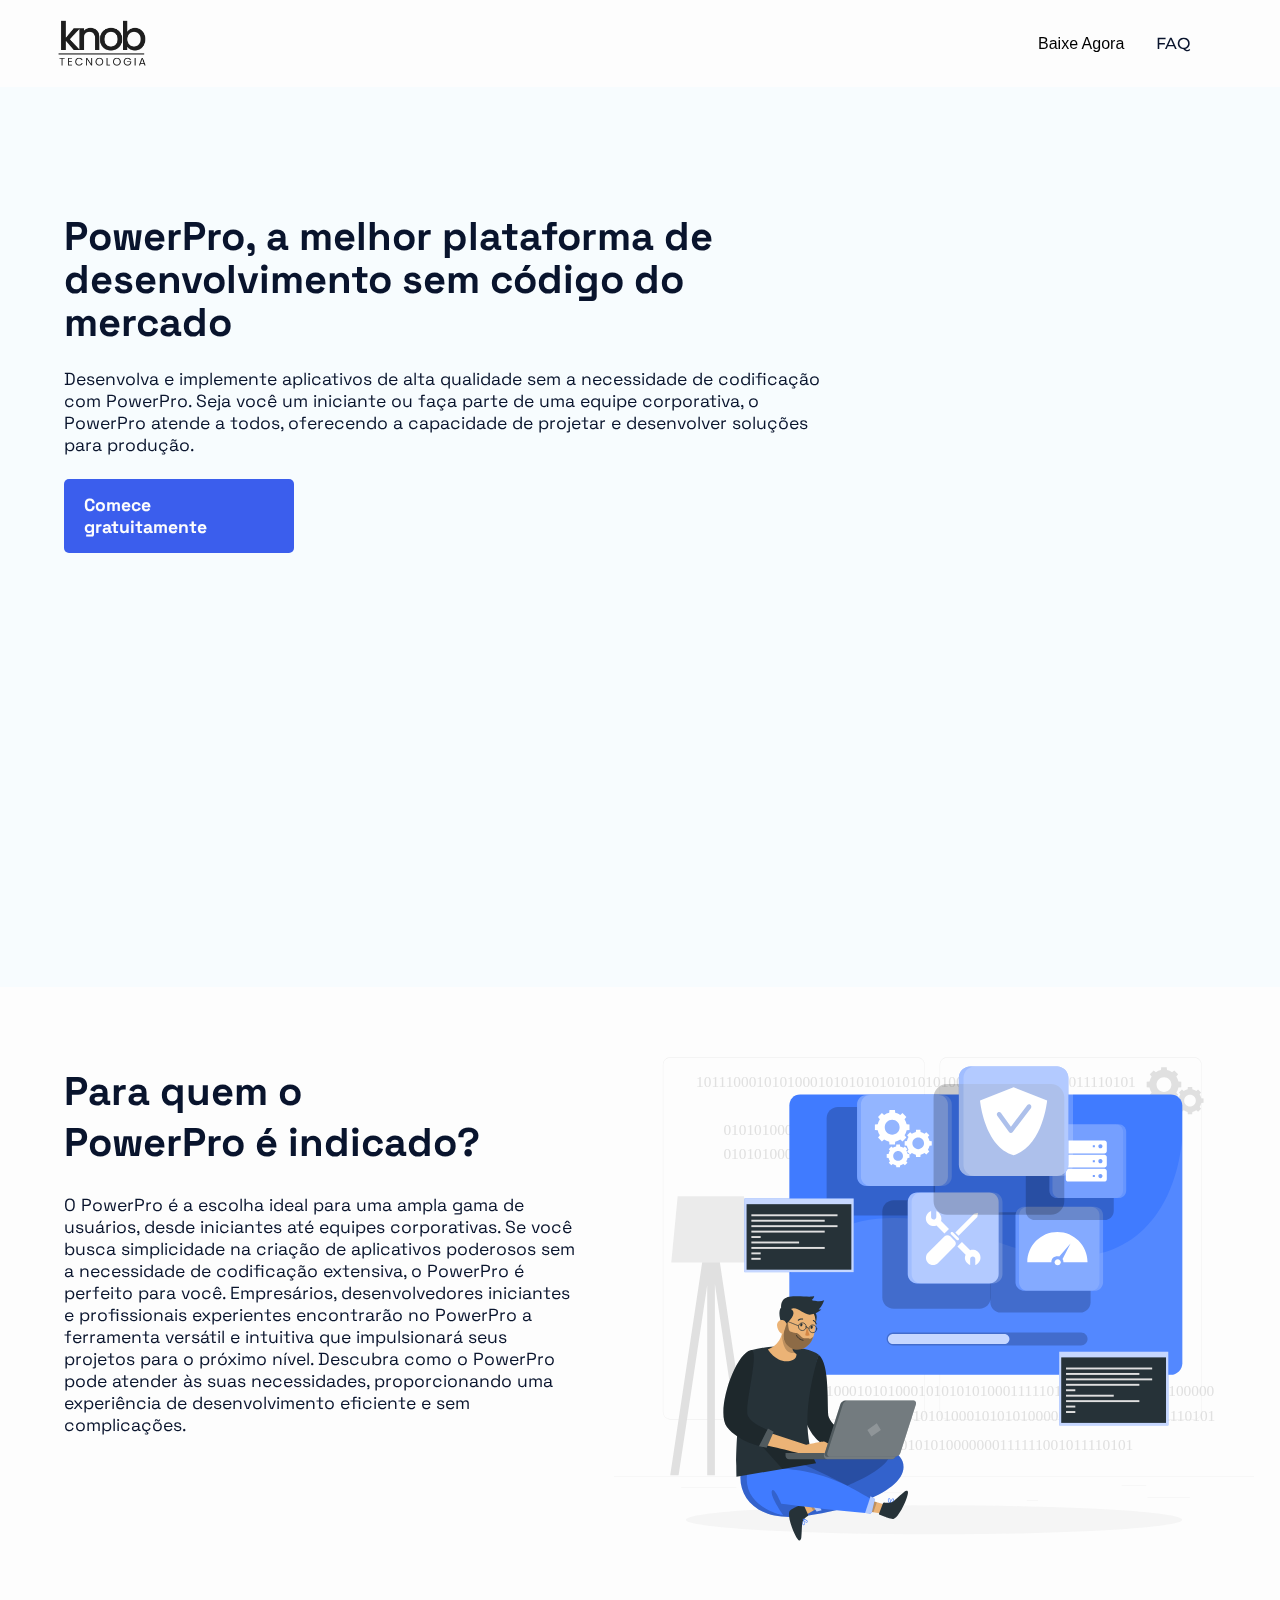
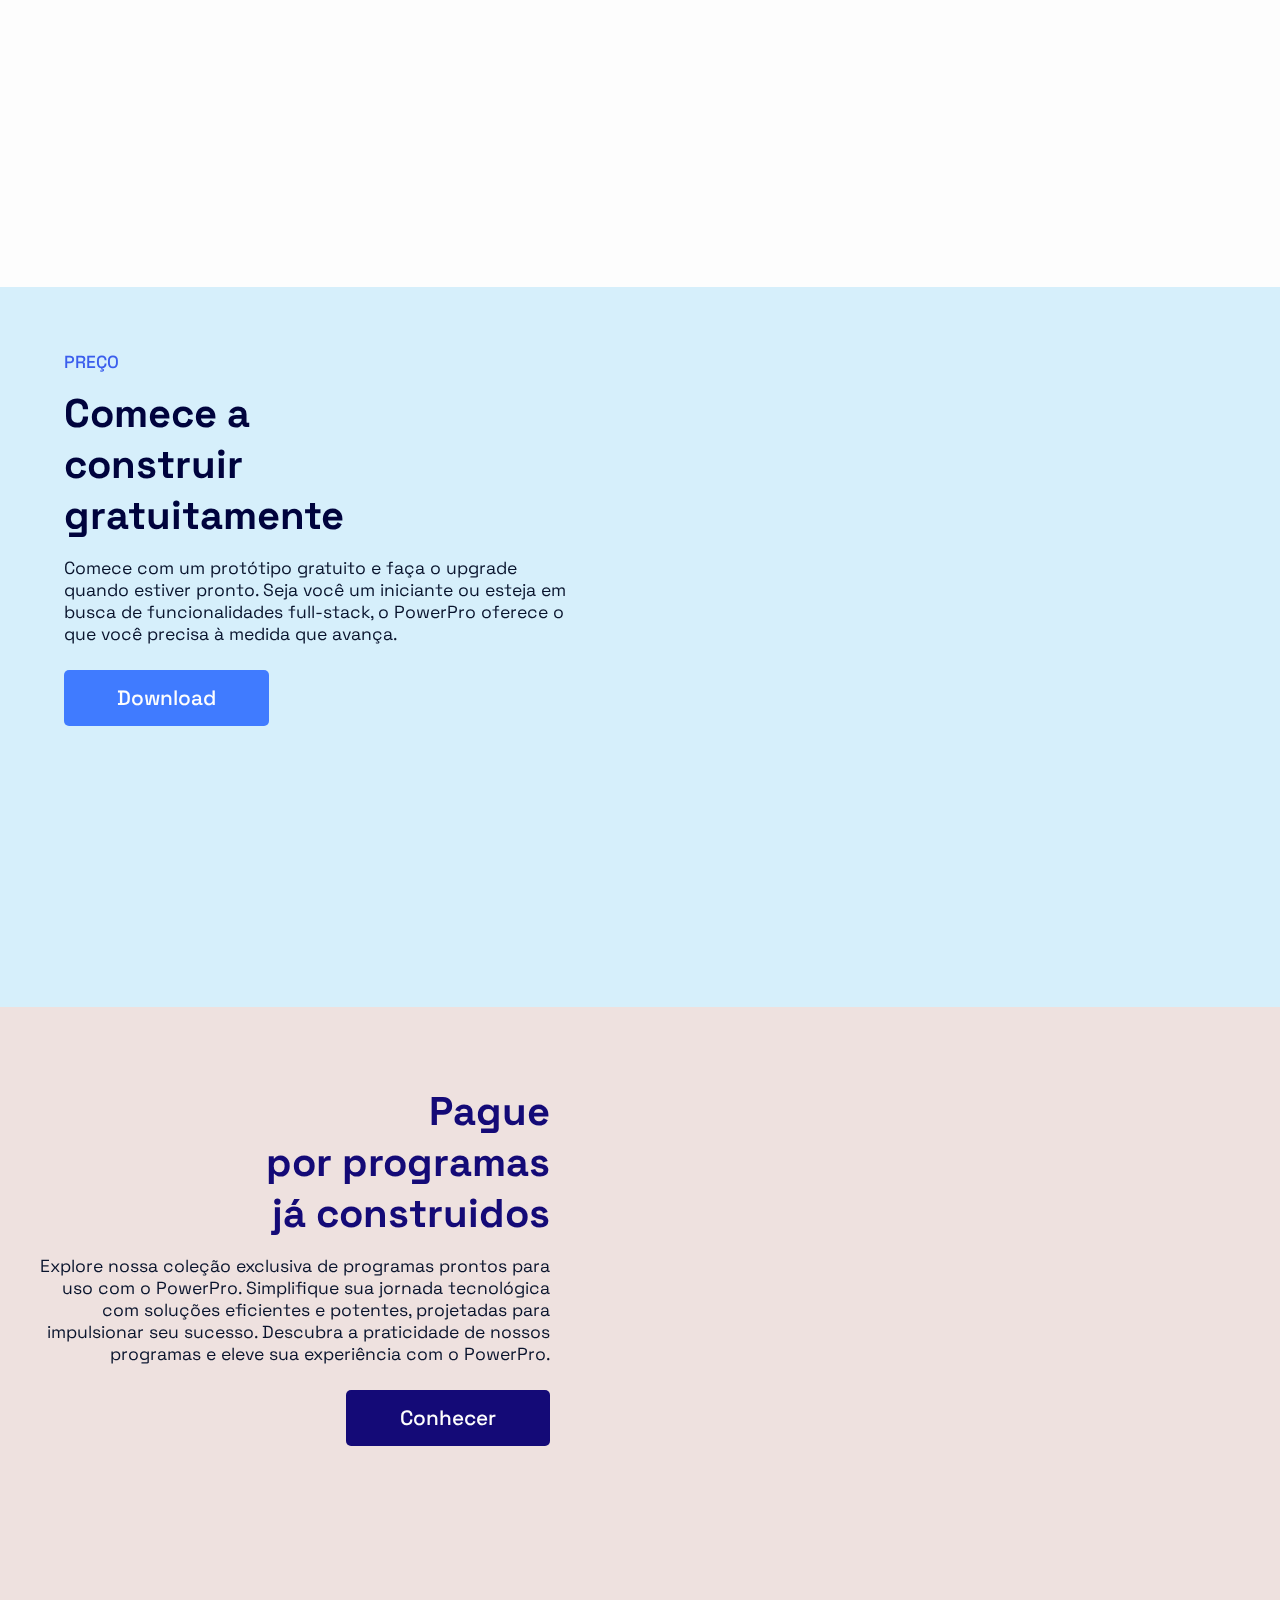
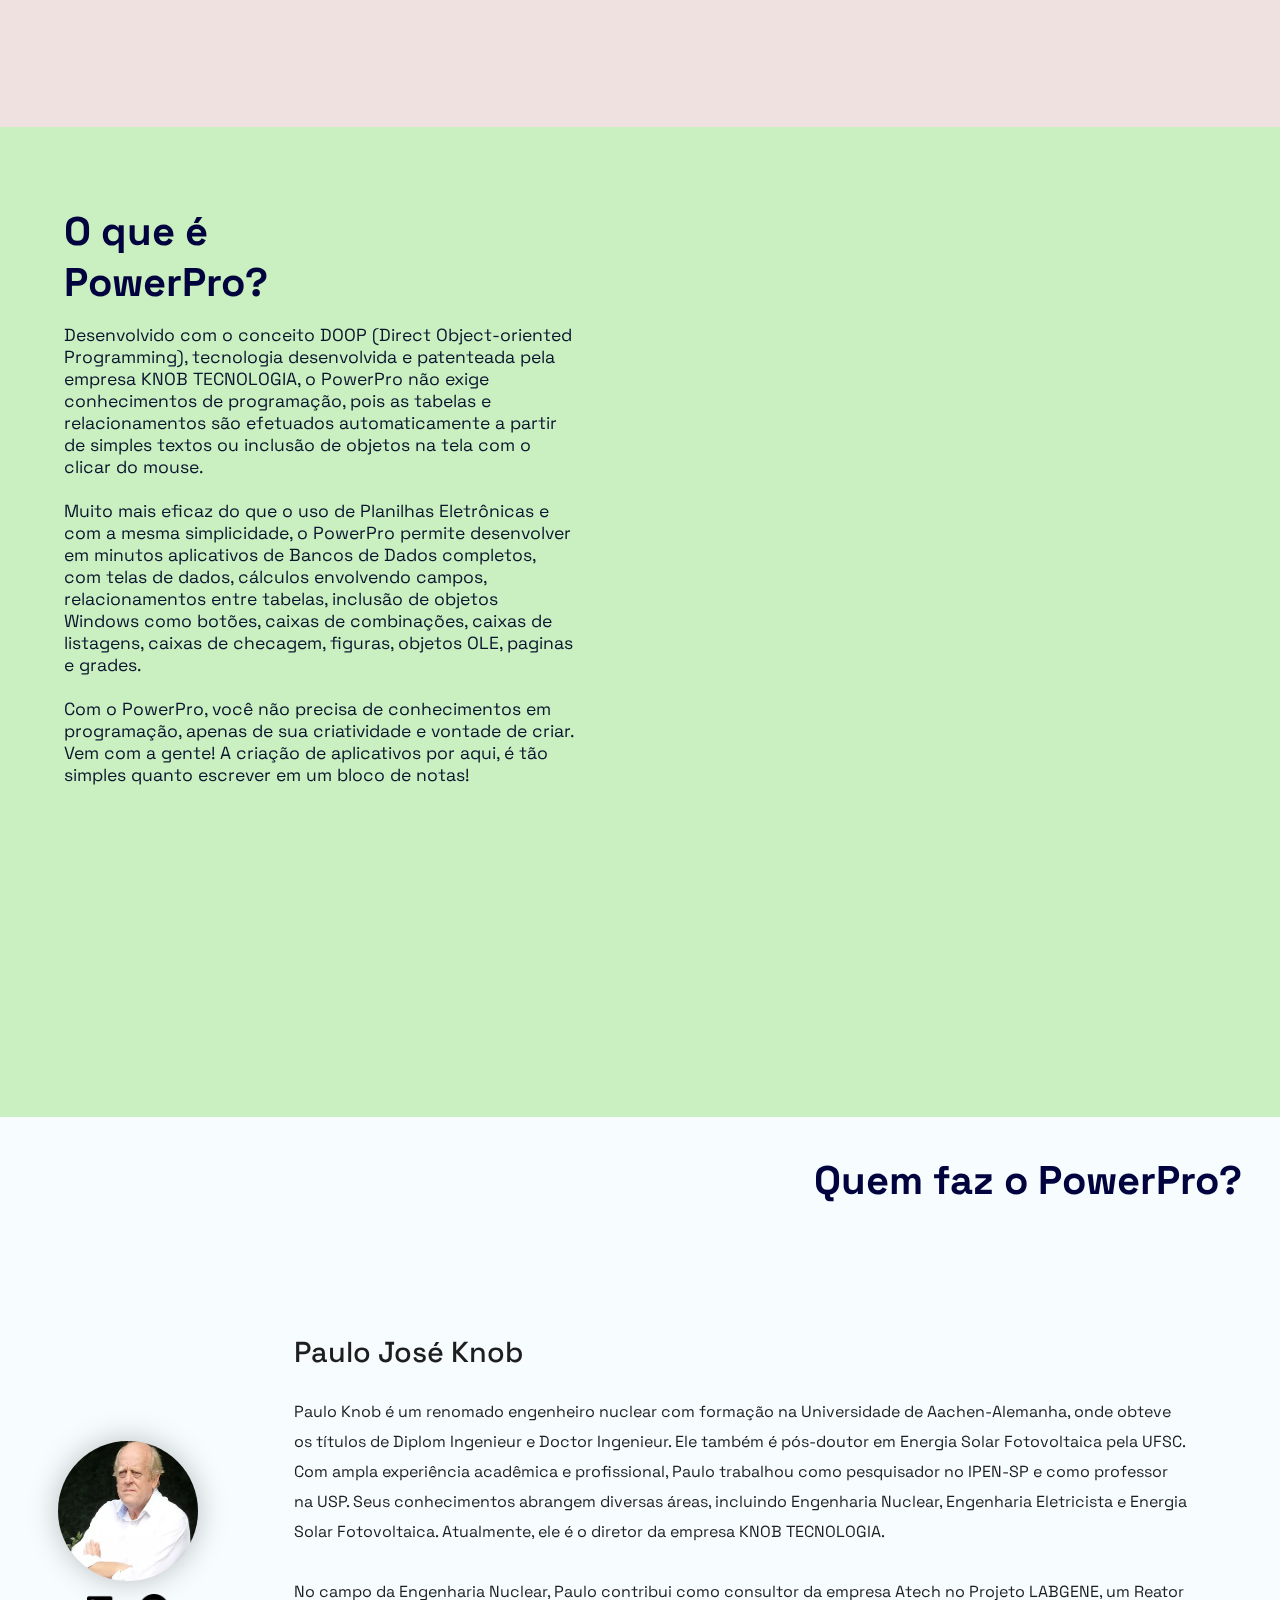
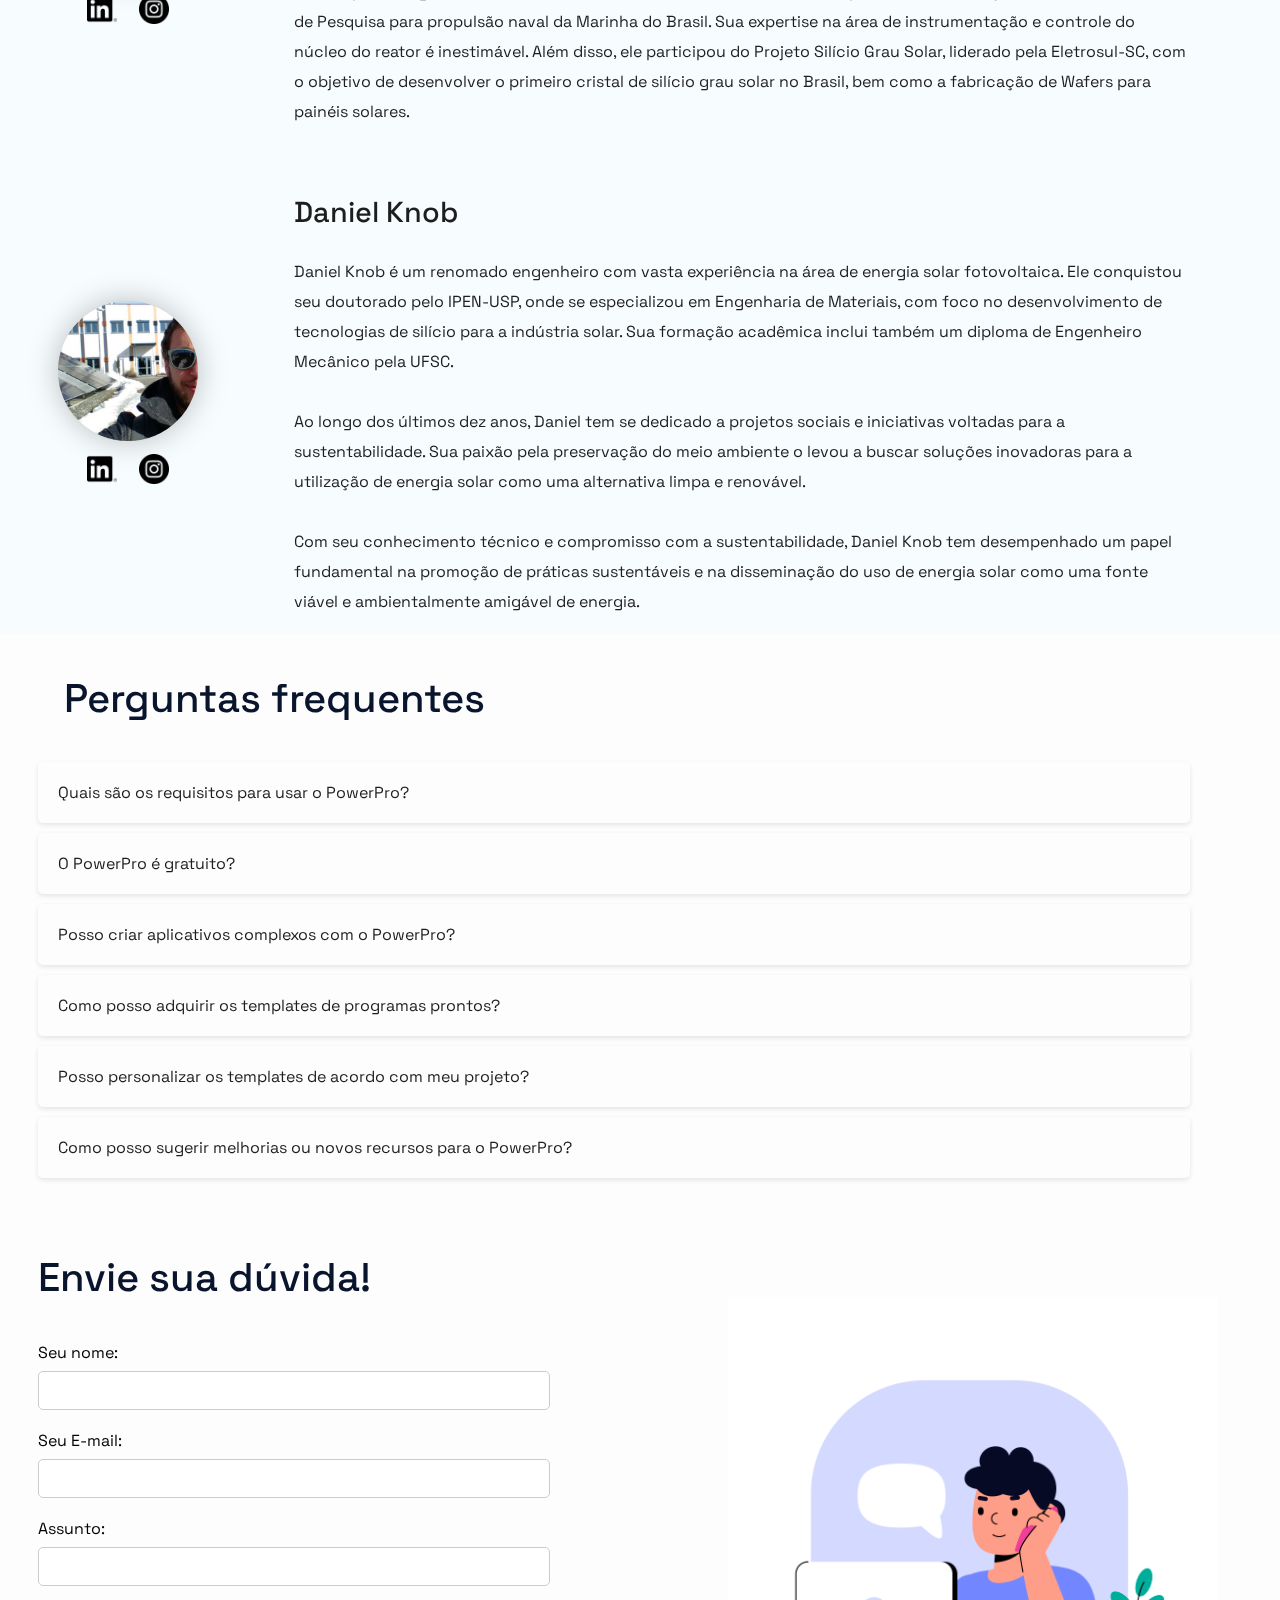
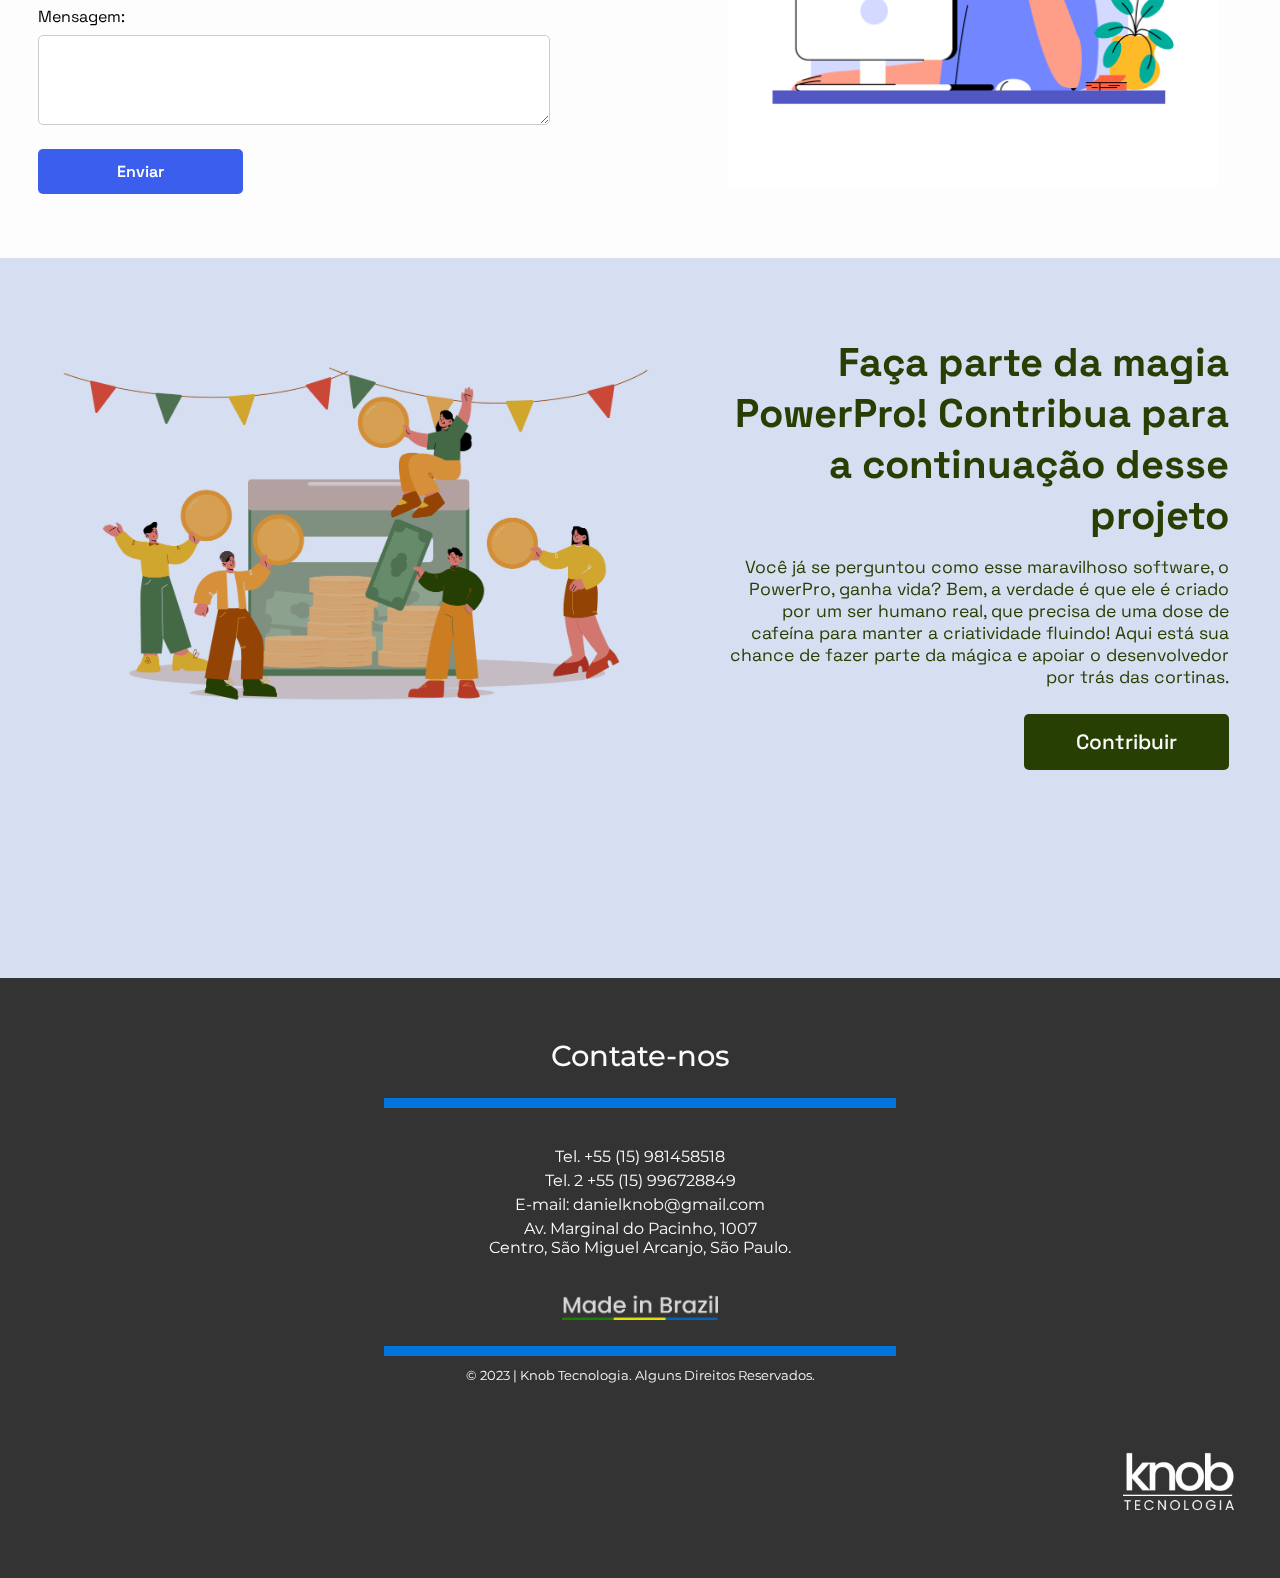
==== index.html @ 8c01953c "Update index.html" ====
<!DOCTYPE html>
<html lang="pt-BR">
<head>
    <meta charset="UTF-8">
    <meta name="viewport" content="width=device-width, initial-scale=1.0">
    <title>PowePro | Crie aplicativos sem códigos</title>
    <link rel="stylesheet" href="css/style.css">
    <link rel="shortcut icon" href="css/imagens/icons/PLogo.ico" type="image/x-icon">
</head>
<body>
    <header>
        <nav class="nav-bar">
            <div class="logo-header">
                <img src="css/imagens/logoknobtec.png" alt="">
            </div>
            <div class="nav-list">
                <ul>
                    <div class="dropdown">
                        <button onclick="toggleDropdown()" class="dropbtn">Baixe Agora</button>
                        <div id="myDropdown" class="dropdown-content">
                            <a href="#" download="PowerPro.rar">Winrar</a>
                            <a href="#" download="PowerPro.exe">Executável</a>
                        </div>
                    </div>
                    <li class="nav-item"><a href="#" class="nav-link">FAQ</a></li>
                </ul>
            </div>
            <div class="mobile-menu-icon">
                <button onclick="menuShow()"><img class="icon" src="css/imagens/icons/menu-abertoPreto.png" alt=""></button>
            </div>
        </nav>
        <div class="mobile-menu">
            <ul>
                <li class="nav-item"><a href="#powerpro" class="nav-link">FAQ</a></li>
            </ul>    
        </div>
    </header>
    <main>
        <section id="home">
            <div class="textos-home">
                <h1>PowerPro, a melhor plataforma de desenvolvimento sem código do mercado</h1>
                <p>Desenvolva e implemente aplicativos de alta qualidade sem a necessidade de codificação com PowerPro. Seja você um iniciante ou faça parte de uma equipe corporativa, o PowerPro atende a todos, oferecendo a capacidade de projetar e desenvolver soluções para produção.</p>
                <a href="#preco" class="btn-home">Comece gratuitamente</a>
            </div>
        </section>
        <section id="indicado">
            <div class="textos-indicado">
                <h1>Para quem o<br>PowerPro é indicado?</h1>
                <p class="desc-indicado">O PowerPro é a escolha ideal para uma ampla gama de usuários, desde iniciantes até equipes corporativas. Se você busca simplicidade na criação de aplicativos poderosos sem a necessidade de codificação extensiva, o PowerPro é perfeito para você. Empresários, desenvolvedores iniciantes e profissionais experientes encontrarão no PowerPro a ferramenta versátil e intuitiva que impulsionará seus projetos para o próximo nível. Descubra como o PowerPro pode atender às suas necessidades, proporcionando uma experiência de desenvolvimento eficiente e sem complicações.</p>
            </div>
            <div class="imagem-indicado"></div>
        </section>
        <section id="preco">
            <div class="textos-preco">
                <p class="tittle-preco">PREÇO</p>
                <h1>Comece a <br>construir<br>gratuitamente</h1>
                <p class="desc-preco">Comece com um protótipo gratuito e faça o upgrade quando estiver pronto. Seja você um iniciante ou esteja em busca de funcionalidades full-stack, o PowerPro oferece o que você precisa à medida que avança.</p>
                <a href="download.html" class="btn-preco" target="_blank" rel="noopener noreferrer">Download<a>
            </div>
            <div class="imagem-preco"><img src="css/imagens/35294599_8292847.svg" alt=""></div>
        </section>
        <section id="teste">
            <div class="imagem-teste"><img src="css/imagens/12084746_20943890.svg" alt=""></div>
            <div class="textos-teste">
                <h1>Pague<br>por programas<br>já construidos</h1>
                <p class="desc-teste">Explore nossa coleção exclusiva de programas prontos para uso com o PowerPro. Simplifique sua jornada tecnológica com soluções eficientes e potentes, projetadas para impulsionar seu sucesso. Descubra a praticidade de nossos programas e eleve sua experiência com o PowerPro.</p>
                <a href="pgProntos.html" class="btn-teste">Conhecer</a>
            </div>
        </section>
        <section id="sobre">
            <div class="textos-sobre">
                <h1>O que é<br>PowerPro?</h1>
                <p class="desc-sobre">
                    Desenvolvido com o conceito DOOP (Direct Object-oriented Programming), tecnologia desenvolvida e patenteada pela empresa KNOB TECNOLOGIA, o PowerPro não exige conhecimentos de programação, pois as tabelas e relacionamentos são efetuados automaticamente a partir de simples textos ou inclusão de objetos na tela com o clicar do mouse.
                    <br><br>
                    Muito mais eficaz do que o uso de Planilhas Eletrônicas e com a mesma simplicidade, o PowerPro permite desenvolver em minutos aplicativos de Bancos de Dados completos, com telas de dados, cálculos envolvendo campos, relacionamentos entre tabelas, inclusão de objetos Windows como botões, caixas de combinações, caixas de listagens, caixas de checagem, figuras, objetos OLE, paginas e grades. 
                    <br><br>
                    Com o PowerPro, você não precisa de conhecimentos em programação, apenas de sua criatividade e vontade de criar. Vem com a gente! A criação de aplicativos por aqui, é tão simples quanto escrever em um bloco de notas!
                </p>
            </div>
            <div class="imagem-sobre"></div>
        </section>
        <section id="quem-faz">
            <h1 class="title-quem-faz">Quem faz o PowerPro?</h1>
            <div class="desenvolvedoresContainer">
                <div class="desenvUm">
                    <div class="fotoIcons">
                        <div class="fotoUm">
                            <img src="css/imagens/paulo.jpg" alt="">
                        </div>
                        <div class="iconsDesenv">
                            <a href="#" target="_blank" rel="noopener noreferrer">
                                <img src="css/imagens/icons/linkedin.png" alt="icone-linkdin">
                            </a>
                            <a href="#" target="_blank" rel="noopener noreferrer">
                                <img src="css/imagens/icons/instagram (2).png" alt="icone-instagram">
                            </a>
                        </div>
                    </div>
                    <div class="contDesenv">
                        <h1>Paulo José Knob</h1>
                        <p>
                            Paulo Knob é um renomado engenheiro nuclear com formação na Universidade de Aachen-Alemanha, onde obteve os títulos de Diplom Ingenieur e Doctor Ingenieur. Ele também é pós-doutor em Energia Solar Fotovoltaica pela UFSC. Com ampla experiência acadêmica e profissional, Paulo trabalhou como pesquisador no IPEN-SP e como professor na USP. Seus conhecimentos abrangem diversas áreas, incluindo Engenharia Nuclear, Engenharia Eletricista e Energia Solar Fotovoltaica. Atualmente, ele é o diretor da empresa KNOB TECNOLOGIA.
                            <br><br>
                            No campo da Engenharia Nuclear, Paulo contribui como consultor da empresa Atech no Projeto LABGENE, um Reator de Pesquisa para propulsão naval da Marinha do Brasil. Sua expertise na área de instrumentação e controle do núcleo do reator é inestimável. Além disso, ele participou do Projeto Silício Grau Solar, liderado pela Eletrosul-SC, com o objetivo de desenvolver o primeiro cristal de silício grau solar no Brasil, bem como a fabricação de Wafers para painéis solares.
                        </p>
                    </div>
                </div>
                <div class="desenvDois">
                    <div class="fotoIcons">
                        <div class="fotoDois">
                            <img src="css/imagens/daniel.jpg" alt="">
                        </div>
                        <div class="iconsDesenv">
                            <a href="#" target="_blank" rel="noopener noreferrer">
                                <img src="css/imagens/icons/linkedin.png" alt="icone-linkdin">
                            </a>
                            <a href="#" target="_blank" rel="noopener noreferrer">
                                <img src="css/imagens/icons/instagram (2).png" alt="icone-instagram">
                            </a>
                        </div>
                    </div>
                    <div class="contDesenv">
                        <h1>Daniel Knob</h1>
                        <p>
                            Daniel Knob é um renomado engenheiro com vasta experiência na área de energia solar fotovoltaica. Ele conquistou seu doutorado pelo IPEN-USP, onde se especializou em Engenharia de Materiais, com foco no desenvolvimento de tecnologias de silício para a indústria solar. Sua formação acadêmica inclui também um diploma de Engenheiro Mecânico pela UFSC.
                            <br><br>
                            Ao longo dos últimos dez anos, Daniel tem se dedicado a projetos sociais e iniciativas voltadas para a sustentabilidade. Sua paixão pela preservação do meio ambiente o levou a buscar soluções inovadoras para a utilização de energia solar como uma alternativa limpa e renovável.
                            <br><br>
                            Com seu conhecimento técnico e compromisso com a sustentabilidade, Daniel Knob tem desempenhado um papel fundamental na promoção de práticas sustentáveis e na disseminação do uso de energia solar como uma fonte viável e ambientalmente amigável de energia.
                        </p>
                    </div>
                </div>
            </div>
        </section>
        <section id="faq">
            <div class="titulo-faq">
                <h1>Perguntas frequentes</h1>
            </div>
            <ul class="benefits-list">
                <li>
                  <span class="benefit-title">Quais são os requisitos para usar o PowerPro?</span>
                  <div class="benefit-details">
                    O PowerPro é compatível em desktops. Tudo que você precisa é de criatividade para começar a criar aplicativos incríveis!
                  </div>
                </li>
                <li>
                  <span class="benefit-title">O PowerPro é gratuito?</span>
                  <div class="benefit-details">
                    Sim, o PowerPro está disponível para download gratuito. Você pode criar aplicativos sem custos!
                  </div>
                </li>
                <li>
                  <span class="benefit-title">Posso criar aplicativos complexos com o PowerPro?</span>
                  <div class="benefit-details">
                    Com certeza! O PowerPro permite criar aplicativos simples ou complexos, adaptados às suas necessidades. Nossa plataforma oferece recursos avançados para lidar com projetos diversos.
                  </div>
                </li>
                <li>
                  <span class="benefit-title">Como posso adquirir os templates de programas prontos?</span>
                  <div class="benefit-details">
                    Nossos templates estão disponíveis para compra diretamente no site do PowerPro. Escolha entre uma variedade de modelos e adquira o que melhor se encaixa nas suas necessidades.
                  </div>
                </li>
                <li>
                  <span class="benefit-title">Posso personalizar os templates de acordo com meu projeto?</span>
                  <div class="benefit-details">
                    Sim, nossos templates são totalmente customizáveis. Após a compra, você pode adaptá-los com facilidade, inserindo seus próprios dados e conteúdos.
                  </div>
                </li>
                <li>
                  <span class="benefit-title">Como posso sugerir melhorias ou novos recursos para o PowerPro?</span>
                  <div class="benefit-details">
                    Valorizamos a opinião dos nossos usuários! Se você tiver sugestões de melhorias ou novos recursos, envie-nos suas ideias através do formulário de contato. Adoramos ouvir você!
                  </div>
                </li>
            </ul>
            <div class="titulo-faq-dois">
                <h1>Envie sua dúvida!</h1>
            </div>
            <div class="contato-faq">
                <form action="" method="post">
                    <label for="nome">Seu nome:</label>
                    <input type="text" id="nome" name="nome" required>
                  
                    <label for="email">Seu E-mail:</label>
                    <input type="email" id="email" name="email" required>
                  
                    <label for="assunto">Assunto:</label>
                    <input type="text" id="assunto" name="assunto" required>
                  
                    <label for="mensagem">Mensagem:</label>
                    <textarea id="mensagem" name="mensagem" rows="4" required></textarea>
                  
                    <input type="submit" value="Enviar">

                    <input type="hidden" name="_next" value="https://okaiquelopes.github.io/powerprofinal/agredecimento.html">
                </form>
                <div class="imagem-contato-faq">
                    <img src="css/imagens/33759779_8094458.jpg" alt="">
                </div>
            </div>
        </section>
        <section id="contribua">
            <div class="imagem-contribua"></div>
            <div class="textos-contribua">
                <h1>Faça parte da magia PowerPro! Contribua para a continuação desse projeto</h1>
                <p class="desc-contribua">Você já se perguntou como esse maravilhoso software, o PowerPro, ganha vida? Bem, a verdade é que ele é criado por um ser humano real, que precisa de uma dose de cafeína para manter a criatividade fluindo! Aqui está sua chance de fazer parte da mágica e apoiar o desenvolvedor por trás das cortinas.</p>
                <a href="contribua.html" class="btn-contribua">Contribuir</a>
            </div>
        </section>
    </main>

    <footer>
        <h2>Contate-nos</h2>
        <hr class="divisaoFooter">
        <div class="contFooter">
            <a href="tel:+55 (15) 981458518">Tel. +55 (15) 981458518</a>
            <a href="tel:+55 (15) 996728849">Tel. 2 +55 (15) 996728849</a>
            <a href="mailto:danielknob@gmail.com" target="_blank">E-mail: danielknob@gmail.com</a>
            <p>Av. Marginal do Pacinho, 1007<br>Centro, São Miguel Arcanjo, São Paulo.</p>
        </div>
        <img class="imgFooter" src="css/imagens/madein.png" alt="">
        <hr class="divisaoFooter">
        <p class="footerDireitos">&copy; 2023 | Knob Tecnologia. Alguns Direitos Reservados.</p>
        <div class="logo-footer">
            <img src="css/imagens/LOGO_KNOB_TEC_BGBLACK.png" alt="">
        </div>
    </footer>






<script src="script.js"></script>
</body>
</html>
---- css/style.css ----
@import url('https://fonts.googleapis.com/css2?family=Montserrat:wght@400;500&family=Space+Grotesk:wght@400;500;700&display=swap');
*{
    margin: 0;
    padding: 0;
    box-sizing: border-box;
}
html{
    scroll-behavior: smooth;
}
body{
    background-color: rgba(253, 253, 253, 1);
    font-family: 'Montserrat';
}
header {
    align-items: center;
}
.logo-header{
    display: flex;
    align-items: center;
    justify-content: center;
    height: 55px;
    margin-left: 3%;
}
.logo-header img{
    height: 55px;
    width: 100%;
}
.nav-bar {
    display: flex;
    align-items: center;
    padding: 1rem 1rem;
}
.nav-list {
    display: flex;
    align-items: center;
    justify-content: space-evenly;
    margin-left: 70%;
}
.nav-list ul {
    display: flex;
    justify-content: center;
    align-items: center;
    list-style: none;
}
.nav-item {
    margin: 0 20px;
}
.nav-link {
    color: #09142D;
    font-family: 'Montserrat';
    font-size: 1rem;
    font-style: normal;
    font-weight: 500;
    line-height: normal;
    text-decoration: none;
}
.dropbtn {
    padding: 12px;
    font-size: 1rem;
    font-weight: 500;
    border: none;
    cursor: pointer;
    background-color: #FDFDFD;
    border-radius: 5px;
}
.dropdown {
    position: relative;
    display: inline-block;
    border-radius: 5px;
}
.dropdown-content {
    display: none;
    position: absolute;
    background-color: #FDFDFD;
    min-width: 160px;
    box-shadow: 0px 8px 16px 0px rgba(0,0,0,0.2);
    z-index: 1;
    color: #09142D;
    border-radius: 5px;
}
.dropdown-content a {
    color: #09142D;
    font-weight: 500;
    padding: 12px 16px;
    text-decoration: none;
    display: block;
}
.dropdown-content a:hover {
    background-color: #f1f1f1;
}
.show {
    display: block;
}
.mobile-menu-icon {
    display: none;
}
.mobile-menu {
    display: none;
}
#home{
    display: flex;
    flex-direction: column;
    width: 100%;
    height: 100vh;
    background-color: rgba(247, 252, 254, 1);
}
.textos-home{
    display: flex;
    flex-direction: column;
    width: 60%;
    max-height: auto;
    margin-top: 10%;
    margin-left: 5%;
}
.textos-home h1{
    color: #09142D;
    font-family: 'Space Grotesk';
    font-size: 2.5rem;
    font-style: normal;
    font-weight: 700;
    line-height: 108.333%; /* 3.25rem */
}
.textos-home p{
    color: #09142D;
    font-family: 'Space Grotesk';
    font-size: 1.1rem;
    font-style: normal;
    font-weight: 400;
    line-height: normal;
    margin-top: 3%;
}
.btn-home{
    color: #FDFDFD;
    font-family: 'Space Grotesk';
    font-size: 1.1rem;
    font-style: normal;
    font-weight: 700;
    line-height: normal;
    text-decoration: none;
    align-items: center;
    justify-content: center;
    background: #3B5EED;
    padding: 15px 20px;
    border-radius: 5px;
    width: 30%;
    margin-top: 3%;
}
.btn-home:hover{
    background: #2f4bbb;
    transition: all 0.3s ease-out;
}
#indicado{
    display: flex;
    flex-direction: row;
    max-height: auto;
    width: 100%;
    height: 100vh;
    background-color: rgba(253, 253, 253, 1);
}
.textos-indicado{
    display: flex;
    flex-direction: column;
    width: 40%;
    max-height: auto;
    margin-left: 5%;
    margin-top: 5%;
}
.textos-indicado h1{
    color: #09142D;
    font-family: 'Space Grotesk';
    font-size: 2.5rem;
    font-style: normal;
    font-weight: 700;
    line-height: normal;
    margin-top: 3%;
}
.desc-indicado{
    color: #09142D;
    font-family: 'Space Grotesk';
    font-size: 1.1rem;
    font-style: normal;
    font-weight: 400;
    line-height: normal;
    margin-top: 5%;
}
.imagem-indicado{
    display: flex;
    width: 50%;
    max-height: auto;
    align-items: center;
    justify-content: center;
    background-image: url(imagens/8497398_3937432.svg);
    background-repeat: no-repeat;
    margin-left: 3%;
}
#preco{
    display: flex;
    flex-direction: row;
    max-height: auto;
    width: 100%;
    height: 80vh;
    background-color: rgba(214, 239, 251, 1);
}
.textos-preco{
    display: flex;
    flex-direction: column;
    width: 40%;
    max-height: auto;
    margin-left: 5%;
    margin-top: 5%;
}
.tittle-preco{
    color: #3B5EED;
    font-family: 'Space Grotesk';
    font-size: 1.1rem;
    font-style: normal;
    font-weight: 500;
    line-height: normal;
}
.textos-preco h1{
    color: #00033D;
    font-family: 'Space Grotesk';
    font-size: 2.5rem;
    font-style: normal;
    font-weight: 700;
    line-height: normal;
    margin-top: 3%;
}
.desc-preco{
    color: #09142D;
    font-family: 'Space Grotesk';
    font-size: 1.1rem;
    font-style: normal;
    font-weight: 400;
    line-height: normal;
    margin-top: 3%;
}
.btn-preco{
    color: #FDFDFD;
    font-family: 'Space Grotesk';
    font-size: 1.3rem;
    font-style: normal;
    font-weight: 500;
    line-height: normal;
    text-decoration: none;
    display: flex;
    align-items: center;
    justify-content: center;
    background: #407BFF;
    padding: 15px 20px;
    width: 40%;
    margin-top: 5%;
    border-radius: 5px;
}
.btn-preco:hover{
    background: #3565ce;
    transition: all 0.3s ease-out;
}
.imagem-preco{
    display: flex;
    width: 50%;
    max-height: auto;
    align-items: center;
    justify-content: center;
    background-image: url(imagens/35294599_8292847.svg);
    background-repeat: no-repeat;
    margin-left: 3%;
}
#teste{
    display: flex;
    flex-direction: row;
    max-height: auto;
    width: 100%;
    height: 80vh;
    background-color: rgba(238, 225, 223, 1);
}
.textos-teste{
    display: flex;
    flex-direction: column;
    text-align: right;
    align-items: flex-end;
    width: 40%;
    max-height: auto;
    margin-left: 3%;
    margin-top: 5%;
    
}
.tittle-teste{
    color: #3B5EED;
    font-family: 'Space Grotesk';
    font-size: 1.1rem;
    font-style: normal;
    font-weight: 500;
    line-height: normal;
}
.textos-teste h1{
    color: #140A77;
    font-family: 'Space Grotesk';
    font-size: 2.5rem;
    font-style: normal;
    font-weight: 700;
    line-height: normal;
    margin-top: 3%;
}
.desc-teste{
    color: #09142D;
    font-family: 'Space Grotesk';
    font-size: 1.1rem;
    font-style: normal;
    font-weight: 400;
    line-height: normal;
    margin-top: 3%;
}
.imagem-teste{
    display: flex;
    width: 50%;
    max-height: auto;
    align-items: center;
    justify-content: center;
    background-image: url(imagens/12084746_20943890.svg);
    background-repeat: no-repeat;
    margin-left: 3%;
    mix-blend-mode: multiply;
}
.btn-teste{
    color: #FDFDFD;
    font-family: 'Space Grotesk';
    font-size: 1.3rem;
    font-style: normal;
    font-weight: 500;
    line-height: normal;
    text-decoration: none;
    display: flex;
    align-items: center;
    justify-content: center;
    background: #140A77;
    padding: 15px 20px;
    width: 40%;
    margin-top: 5%;
    border-radius: 5px;
}
.btn-teste:hover{
    background: #0f0755;
    transition: all 0.3s ease-out;
}
#sobre{
    display: flex;
    flex-direction: row;
    max-height: auto;
    width: 100%;
    height: 110vh;
    background-color: rgba(202, 239, 193, 1);
}
.textos-sobre{
    display: flex;
    flex-direction: column;
    width: 40%;
    max-height: auto;
    margin-left: 5%;
    margin-top: 5%;
}
.tittle-sobre{
    color: #3B5EED;
    font-family: 'Space Grotesk';
    font-size: 1.1rem;
    font-style: normal;
    font-weight: 500;
    line-height: normal;
}
.textos-sobre h1{
    color: #00033D;
    font-family: 'Space Grotesk';
    font-size: 2.5rem;
    font-style: normal;
    font-weight: 700;
    line-height: normal;
    margin-top: 3%;
}
.desc-sobre{
    color: #09142D;
    font-family: 'Space Grotesk';
    font-size: 1.1rem;
    font-style: normal;
    font-weight: 400;
    line-height: normal;
    margin-top: 3%;
}
.imagem-sobre{
    display: flex;
    width: 50%;
    max-height: auto;
    align-items: center;
    justify-content: center;
    background-repeat: no-repeat;
    margin-left: 3%;
}
#quem-faz{
    display: flex;
    flex-direction: column;
    background-color: rgba(247, 252, 254, 1);
}
.title-quem-faz{
    color: #00033D;
    font-family: 'Space Grotesk';
    font-size: 2.5rem;
    font-style: normal;
    font-weight: 700;
    line-height: normal;
    text-align: right;
    margin-right: 3%;
    margin-top: 3%;
}
.desenvolvedoresContainer{
    height: 900px;
    width: 100%;
    display: flex;
    flex-direction: column;
    margin-top: 10%;
    gap: 60px;
}
.desenvUm{
    display: flex;
    flex-direction: row;
    width: 100%;
    height: 400px;
}
.fotoIcons{
    display: flex;
    flex-direction: column;
    width: 20%;
    height: 400px;
    align-items: center;
    justify-content: center;
}
.fotoUm{
    background: #D9D9D9;
    box-shadow: 0px 0px 30px rgba(0, 0, 0, 0.25);
    height: 140px;
    width: 140px;
    border-radius: 100%;
}
.fotoUm img{
    height: 140px;
    width: 140px;
    border-radius: 100%;
}
.iconsDesenv{
    display: flex;
    flex-direction: row;
    width: 50%;
    margin-top: 5%;
    max-height: auto;
    align-items: center;
    justify-content: space-evenly;
}
.iconsDesenv img{
    height: 30px;
}
.iconsDesenv img:hover{
    scale: 1.1;
    transition: all 0.3s ease-out;
}
.contDesenv{
    display: flex;
    flex-direction: column;
    width: 70%;
    margin-left: 3%;
}
.contDesenv h1{
    font-family: 'Space Grotesk';
    font-style: normal;
    font-weight: 500;
    font-size: 1.8rem;
    color: #1E1E1E;
}
.contDesenv p{
    font-family: 'Space Grotesk';
    font-style: normal;
    font-weight: 400;
    font-size: 1rem;
    line-height: 30px;
    color: #1E1E1E;
    margin-top: 3%;
}
.desenvDois{
    display: flex;
    flex-direction: row;
    width: 100%;
    height: 500px;
}
.fotoDois{
    background: #D9D9D9;
    box-shadow: 0px 0px 30px rgba(0, 0, 0, 0.25);
    height: 140px;
    width: 140px;
    border-radius: 100%;
}
.fotoDois img{
    height: 140px;
    width: 140px;
    border-radius: 100%;
}
#faq{
    background-color: #FDFDFD;
    max-height: auto;
    display: flex;
    flex-direction: column;
    width: 100%;
    margin-bottom: 5%;
}
.titulo-faq{
    display: flex;
    flex-direction: column;
    width: 100%;
    max-height: auto;
    margin-top: 3%;
    justify-content: center;
}
.titulo-faq h1{
    color: #09142D;
    font-family: 'Space Grotesk';
    font-size: 2.5rem;
    font-style: normal;
    font-weight: 500;
    line-height: normal;
    margin-left: 5%;
}
/* Estilos para a lista de benefícios */
.benefits-list {
    list-style-type: none;
    padding: 0;
    margin: 0;
    margin-top: 3%;
    width: 90%;
    max-height: auto;
    margin-left: 3%;
  }
  
  /* Estilos para cada item da lista */
  .benefits-list li {
    background-color: #FDFDFD;
    padding: 20px;
    border-radius: 5px;
    margin-bottom: 10px;
    box-shadow: 0px 2px 5px rgba(0, 0, 0, 0.1);
    cursor: pointer;
  }
  
  /* Estilos para os detalhes do benefício (inicialmente ocultos) */
  .benefit-details {
    display: none;
    padding: 20px;
    border-radius: 5px;
    margin-top: 5px;
  }
  
  /* Estilos para o título do benefício */
  .benefit-title {
    font-weight: 400;
    color: #1E1E1E;
    font-family: 'Space Grotesk';
  }
  
  /* Estilos para o título do benefício quando o item está expandido */
  .benefits-list li.active .benefit-title {
    color: #1E1E1E;
    font-weight: 500;
  }
  
  /* Estilos para os detalhes do benefício quando o item está expandido */
  .benefits-list li.active .benefit-details {
    display: block;
  }
  /* Adicione estilos ao botão de alternância */
  .titulo-faq-dois{
    display: flex;
    flex-direction: column;
    width: 100%;
    max-height: auto;
    margin-top: 5%;
    align-items: flex-start;
    justify-content: center;
}
.titulo-faq-dois h1{
    color: #09142D;
    font-family: 'Space Grotesk';
    font-size: 2.5rem;
    font-style: normal;
    font-weight: 500;
    line-height: normal;
    margin-left: 3%;
}
.contato-faq{
    display: flex;
    flex-direction: row;
    width: 100%;
    max-height: auto;
}
/* Estilo para o formulário de contato */
form {
    width: 40%;
    margin-left: 3%;
    margin-top: 3%;
  }
  
  label {
    display: block;
    margin-bottom: 8px;
    font-family: 'Space Grotesk';
    font-weight: 400;
  }
  
  input[type="text"],
  input[type="email"],
  textarea {
    width: 100%;
    padding: 10px;
    margin-bottom: 20px;
    border: 1px solid #ccc;
    border-radius: 5px;
    font-family: 'Space Grotesk';
  }
  
  textarea {
    resize: vertical;
  }
  
  input[type="submit"] {
    background: #3B5EED;
    color: #fff;
    font-weight: 600;
    width: 40%;
    padding: 12px 20px;
    border: none;
    border-radius: 5px;
    cursor: pointer;
    font-size: 1rem;
    font-family: 'Space Grotesk';
  }
  
  input[type="submit"]:hover {
    background: #2f4bbb;
  }
  
  /* Estilo para a mensagem de confirmação */
  .confirmation-message {
    color: #4CAF50;
    font-weight: bold;
  }
  
.imagem-contato-faq{
    display: flex;
    align-items: center;
    justify-content: center;
    width: 40%;
    height: 400px;
    margin-left: 13%;
    margin-top: 3%;
    border-radius: 10px;
   
}
.imagem-contato-faq img{
    max-width: auto;
    height: 490px;
    
}
#contribua{
    display: flex;
    flex-direction: row;
    height: 80vh;
    width: 100%;
    background-color: rgba(214, 222, 241, 1);
}
.textos-contribua{
    display: flex;
    flex-direction: column;
    text-align: right;
    align-items: flex-end;
    width: 40%;
    max-height: auto;
    margin-left: 3%;
    margin-top: 5%;
    
}
.textos-contribua h1{
    color: #283F04;
    font-family: 'Space Grotesk';
    font-size: 2.5rem;
    font-style: normal;
    font-weight: 700;
    line-height: normal;
    margin-top: 3%;
}
.desc-contribua{
    color: #283F04;
    font-family: 'Space Grotesk';
    font-size: 1.1rem;
    font-style: normal;
    font-weight: 400;
    line-height: normal;
    margin-top: 3%;
}
.imagem-contribua{
    display: flex;
    width: 50%;
    max-height: auto;
    align-items: center;
    justify-content: center;
    background-image: url(imagens/contribua1.jpg);
    background-size: 100%;
    background-repeat: no-repeat;
    margin-left: 3%;
    margin-top: 8%;
    mix-blend-mode: multiply;
}
.btn-contribua{
    color: #FDFDFD;
    font-family: 'Space Grotesk';
    font-size: 1.3rem;
    font-style: normal;
    font-weight: 500;
    line-height: normal;
    text-decoration: none;
    display: flex;
    align-items: center;
    justify-content: center;
    background: #283F04;
    padding: 15px 20px;
    width: 40%;
    margin-top: 5%;
    border-radius: 5px;
}
.btn-contribua:hover{
    background: #1c2c03;
    transition: all 0.3s ease-out;
}
footer{
    display: flex;
    flex-direction: column;
    align-items: center;
    justify-content: center;
    height: 600px;
    width: 100%;
    background-color: rgba(52, 51, 51, 1);
}
footer h2{
    font-family: 'Montserrat';
    font-style: normal;
    font-weight: 500;
    font-size: 1.8rem;
    color: #FBFBFB;

}
.divisaoFooter{
    border: 5px solid #0374DD;
    width: 40%;
    margin-top: 2%;
}
.contFooter{
    width: 40%;
    margin-top: 3%;
    max-height: auto;
    align-items: center;
    display: flex;
    flex-direction: column;
    gap: 5px;
}
.contFooter a,
.contFooter p{
    font-family: 'Montserrat';
    font-style: normal;
    font-weight: 400;
    font-size: 1rem;
    text-align: center;
    text-decoration: none;
    color: #FBFBFB;
}
.imgFooter{
    height: 25px;
    display: flex;
    margin-top: 3%;
}
.footerDireitos{
    font-family: 'Montserrat';
    font-style: normal;
    font-weight: 400;
    font-size: 0.8rem;
    text-align: center;
    color: #FBFBFB;
    margin-top: 1%;
}
.logo-footer{
    display: flex;
    flex-direction: row;
    align-items: center;
    justify-content: flex-end;
    max-height: auto;
    width: 100%;
}
.logo-footer img{
    display: flex;
    height: 70px;
    margin-right: 3%;
    margin-top: 5%;
}
@media (max-width: 768px) {
    .nav-bar {
        padding: 1rem 1.5rem;
    }
    .nav-item {
        display: none;
    }
    #mudarEstilo{
        display: none;
    }
    .mobile-menu-icon {
        display: block;
        margin-left: 20%;
    }
    .mobile-menu-icon button {
        background-color: transparent;
        border: none;
        cursor: pointer;
    }
    .icon{
        height: 30px;
    }
    .mobile-menu ul {
        display: flex;
        flex-direction: column;
        text-align: center;
        padding-bottom: 1rem;
        align-items: center;
    }
    .mobile-menu .nav-item {
        display: block;
        padding-top: 1.2rem;
    }
    .mobile-menu #mudarEstilo{
        display: block;
        width: 50%;
        margin-top: 2%;
    }
    .mobile-menu #mudarEstilo:hover{
        scale: 1;
    }
    .open {
        display: block;
    }
    .logo-header{
        display: none;
    }
    .dropdown{
        display: none;
    }
    #home,
    #indicado,
    #preco,
    #teste{
        align-items: center;
        height: 40vh;
    }
    .textos-home,
    .textos-indicado,
    .textos-preco,
    .textos-teste{
        width: 100%;
        margin: 0;
    }
    .textos-home h1,
    .textos-indicado h1,
    .textos-preco h1{
        font-size: 1.5rem;
        margin-left: 2%;
    }
    .textos-home p,
    .textos-indicado p,
    .textos-preco p{
        font-size: 0.8rem;
        margin-left: 2%;
    }
    .btn-home,
    .btn-preco{
        font-size: 0.9rem;
        width: 50%;
        margin-left: 2%;
    }
    .imagem-indicado{
        display: none;
    }
    .imagem-preco{
        display: none;
    }
    .tittle-preco{
        font-size: 0.8rem;
    }
    .imagem-teste{
        display: none;
    }
    .textos-teste{
        width: 100%;
        margin: 0;
    }
    .textos-teste h1{
        font-size: 1.5rem;
        margin-right: 2%;
    }
    .textos-teste p{
        font-size: 0.8rem;
        margin-right: 2%;
    }
    .btn-teste{
        font-size: 0.9rem;
        width: 50%;
        margin-right: 2%;
    }
}
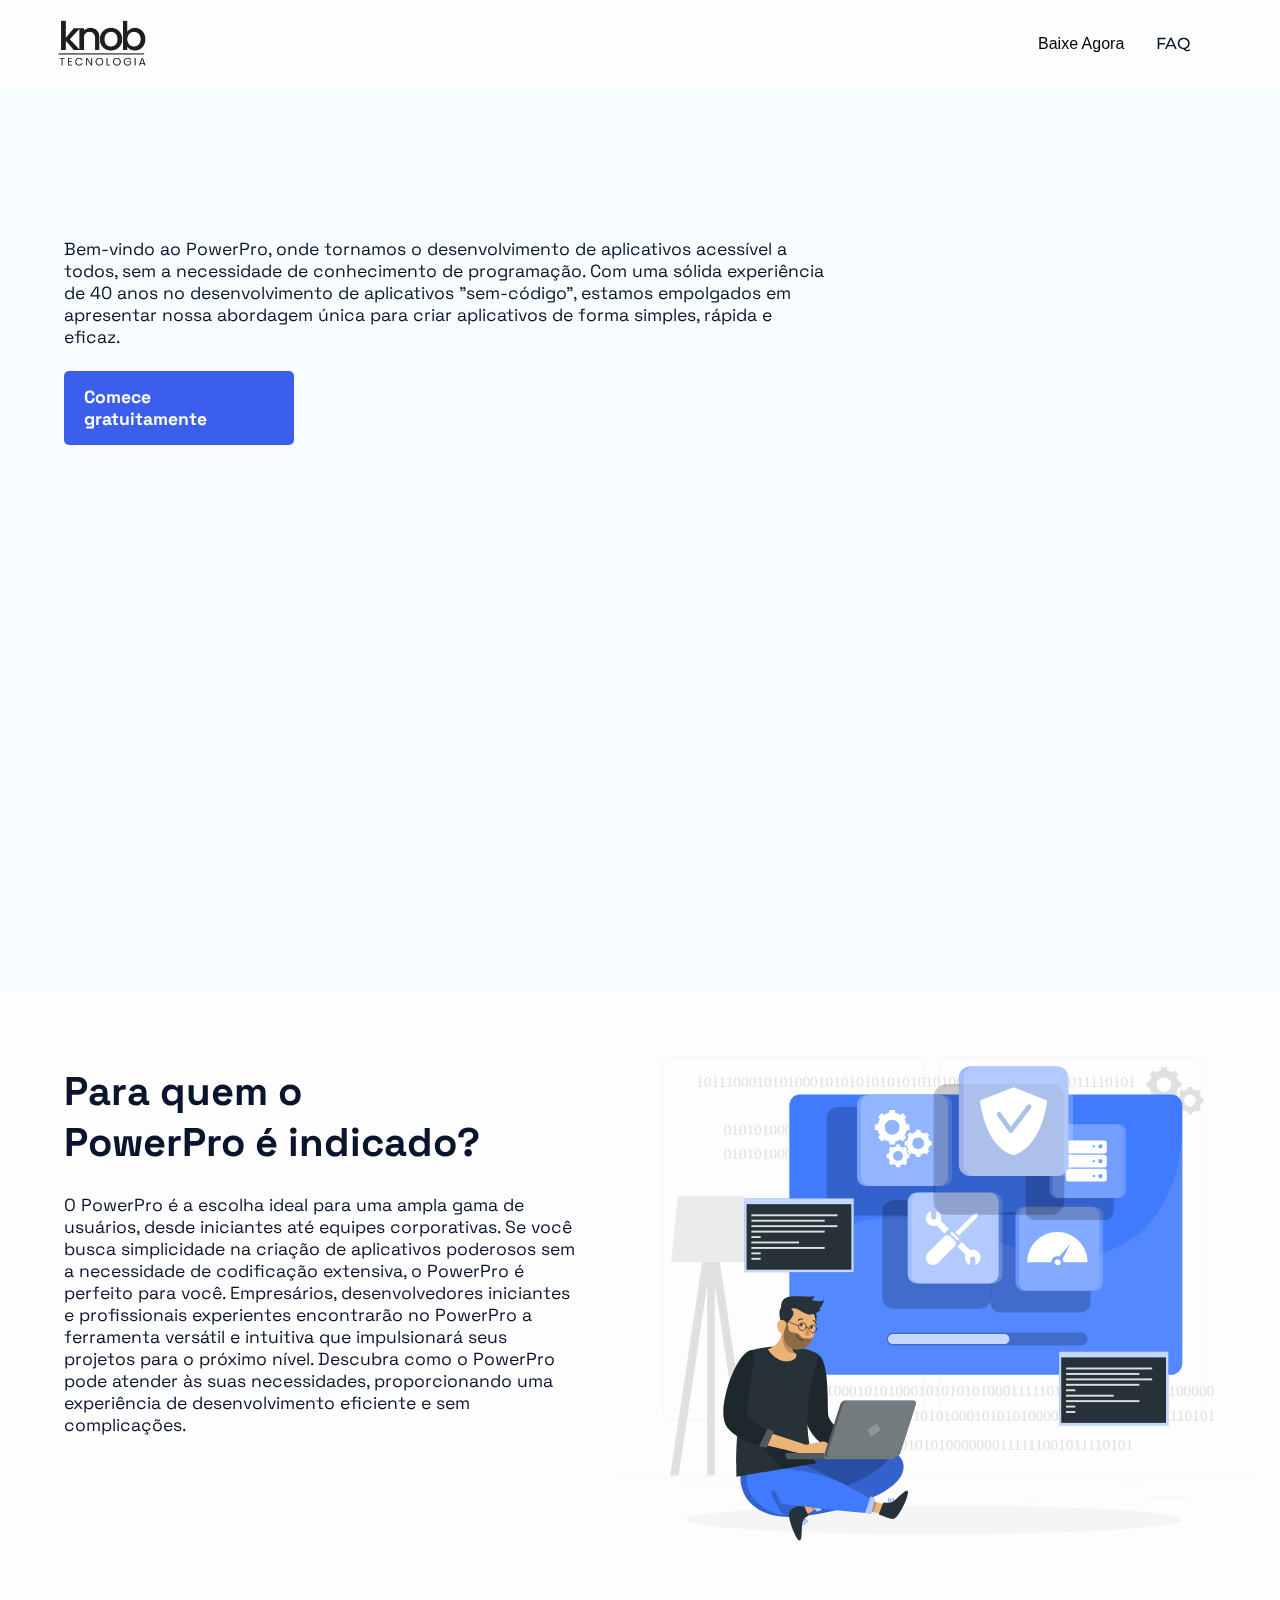
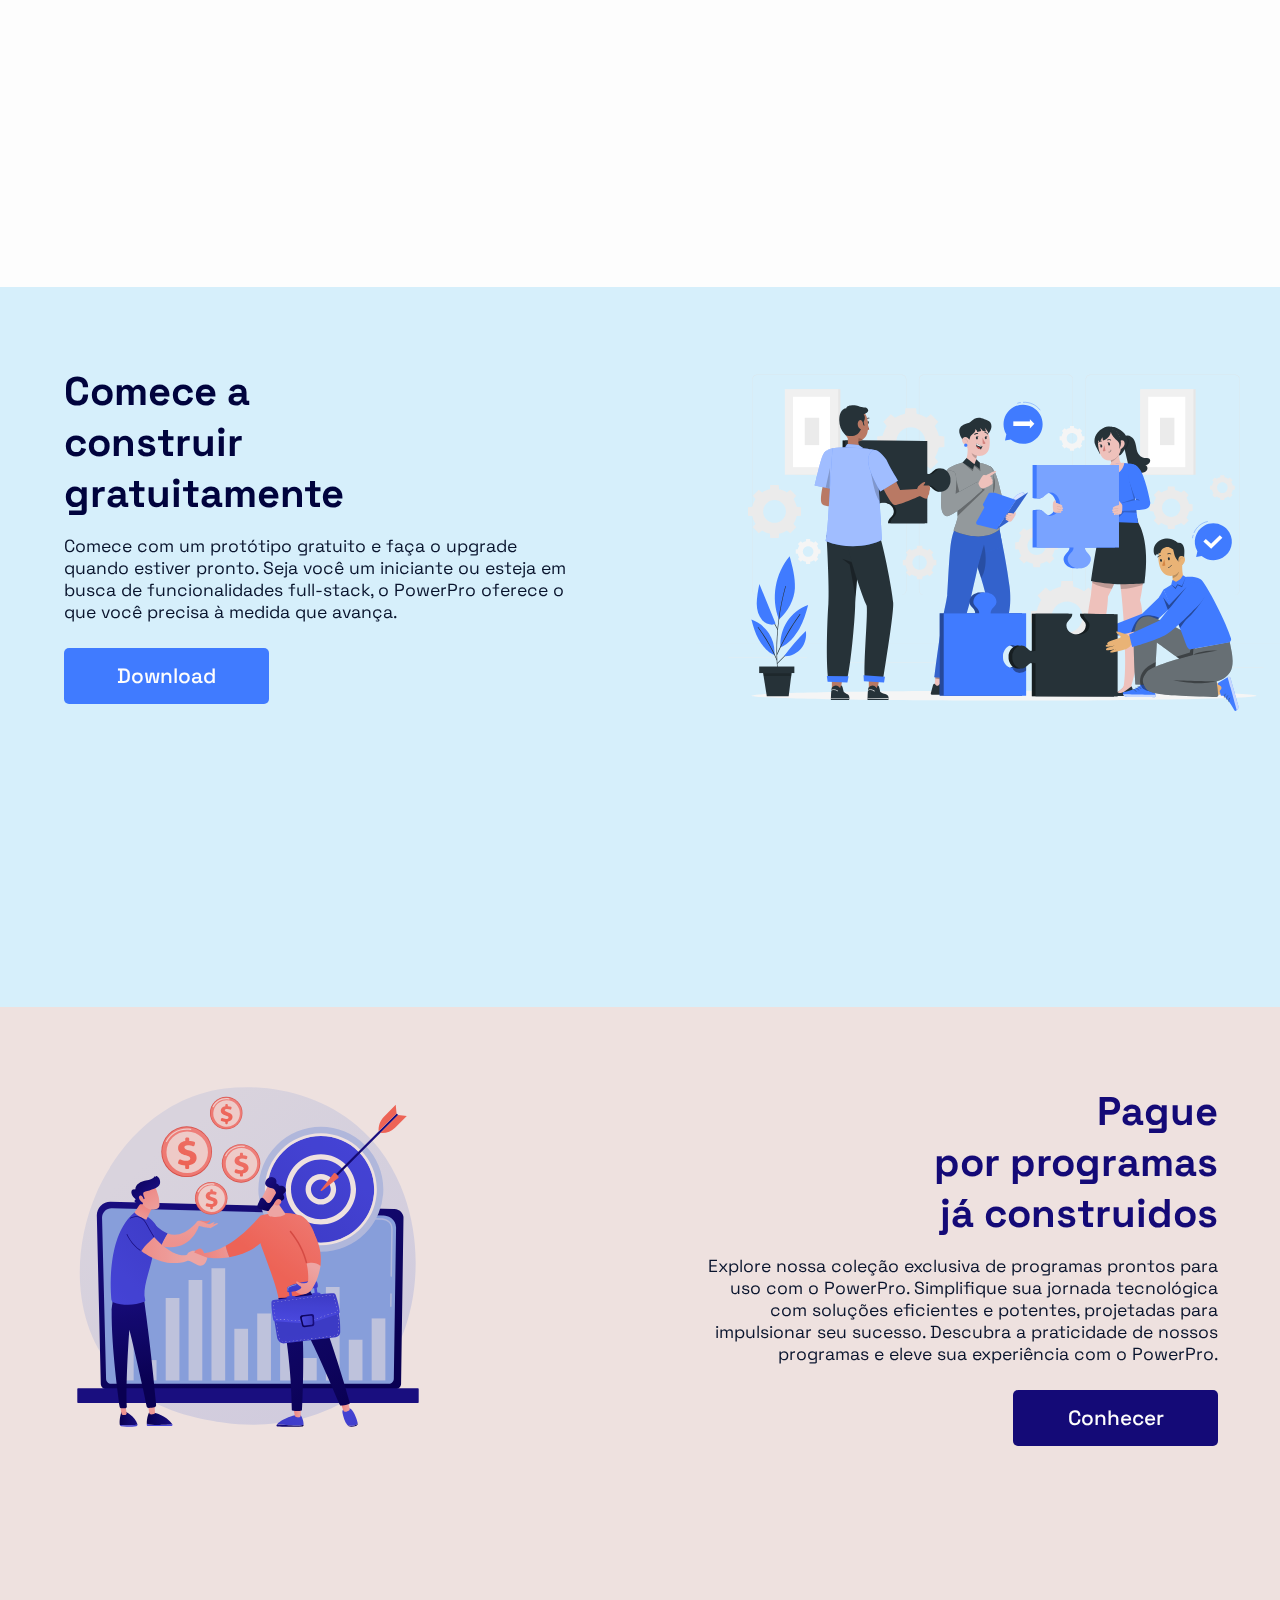
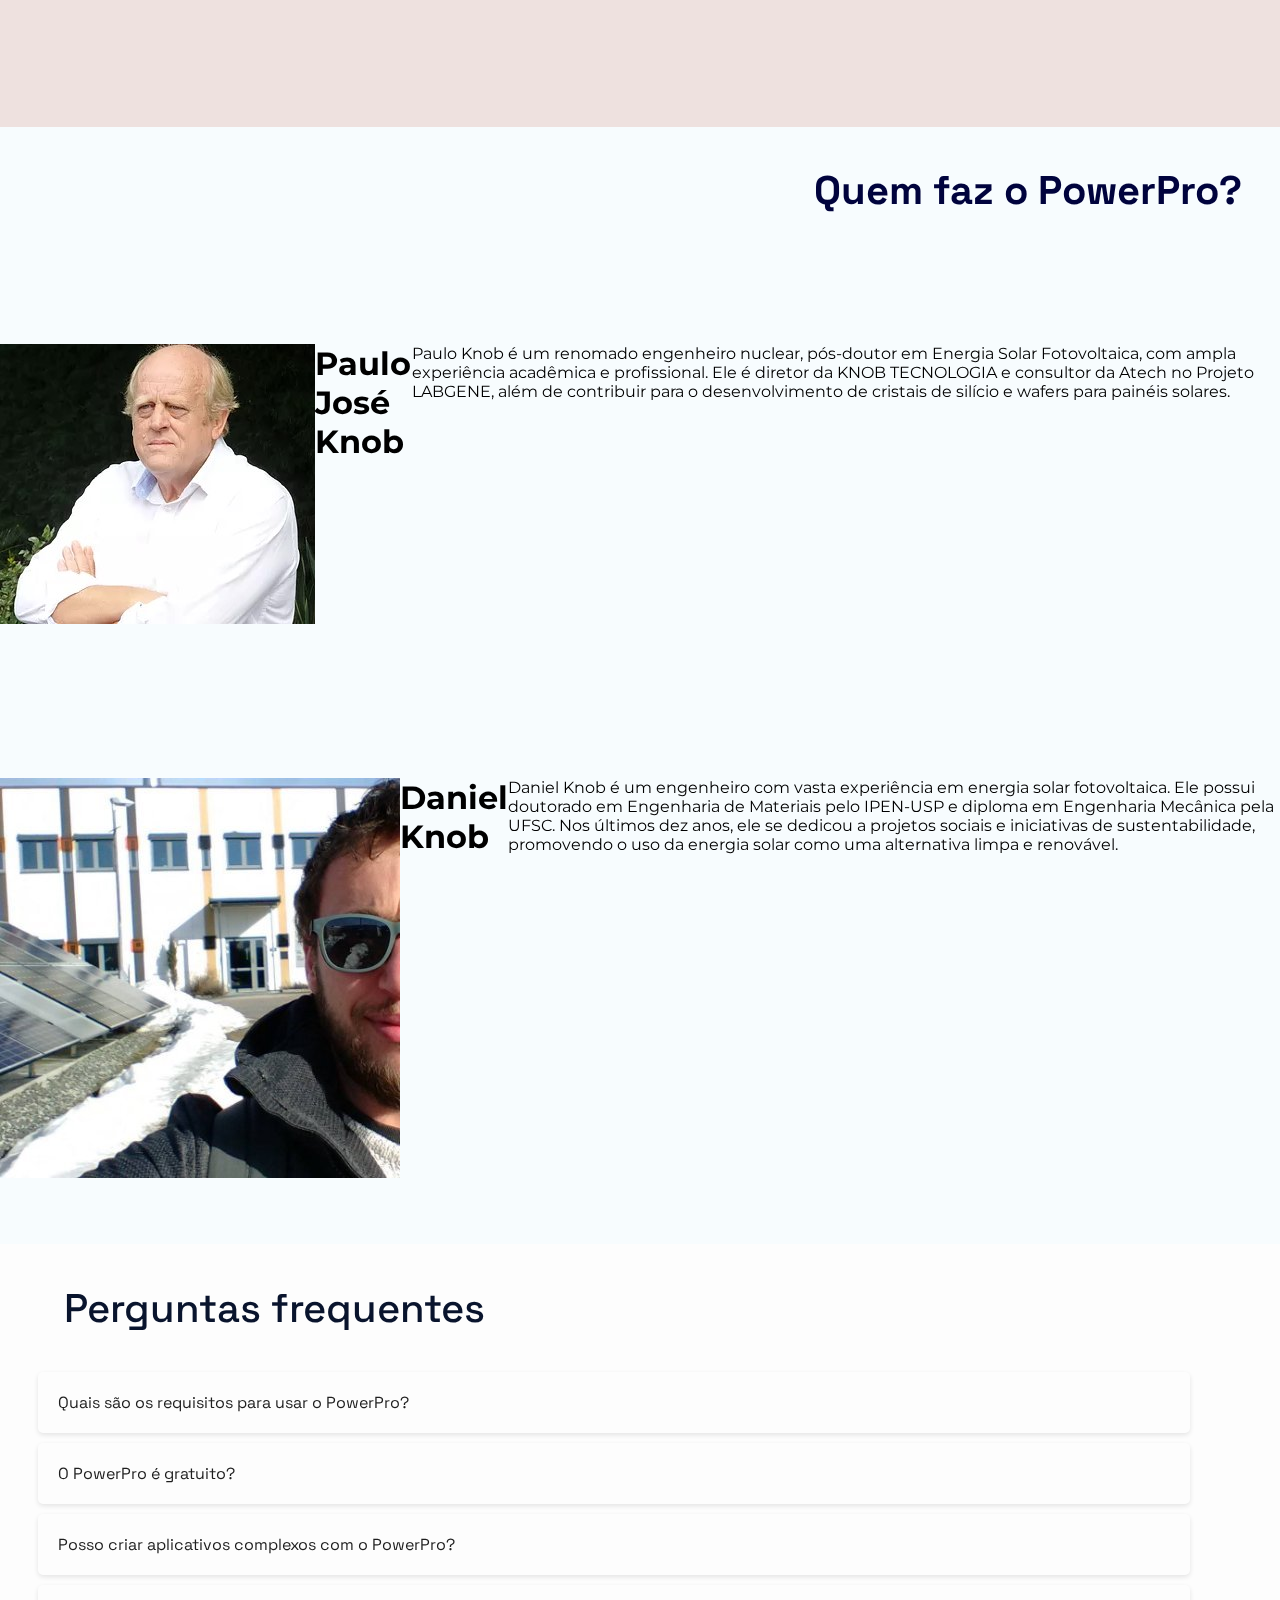
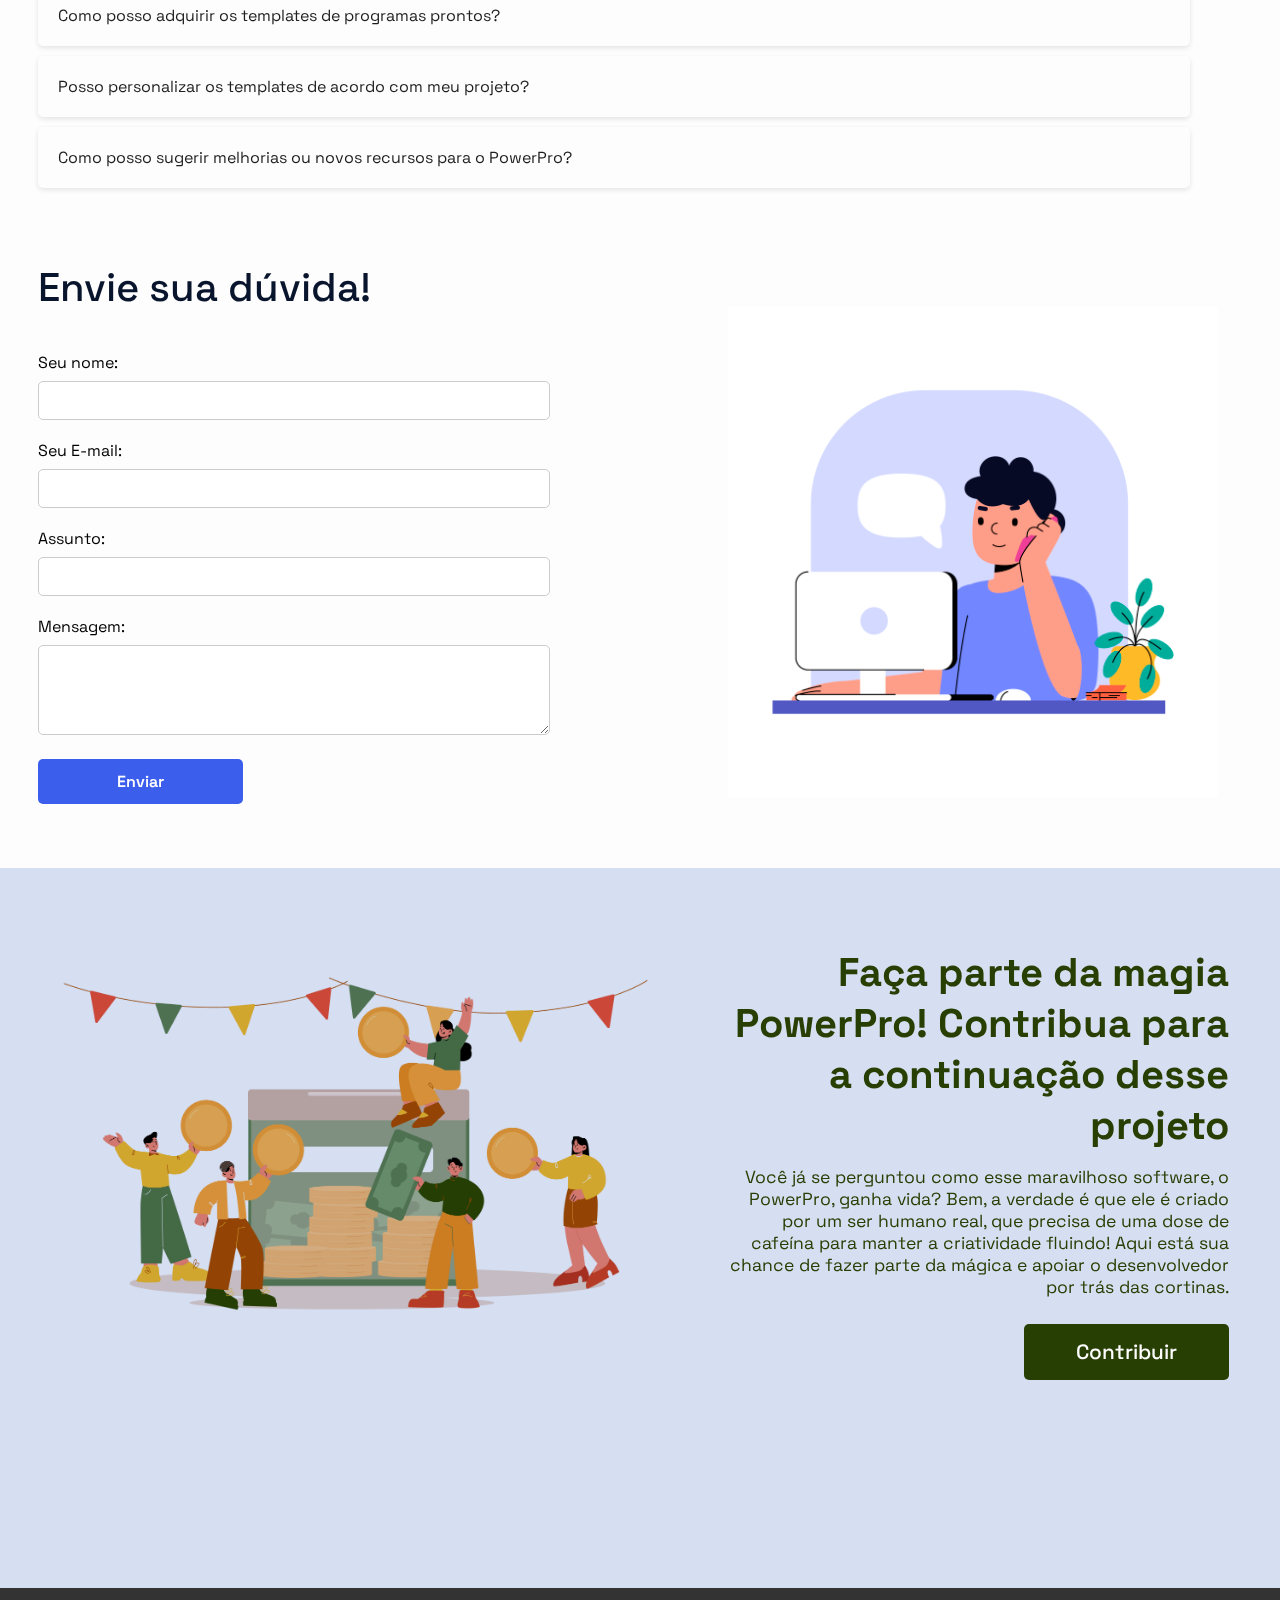
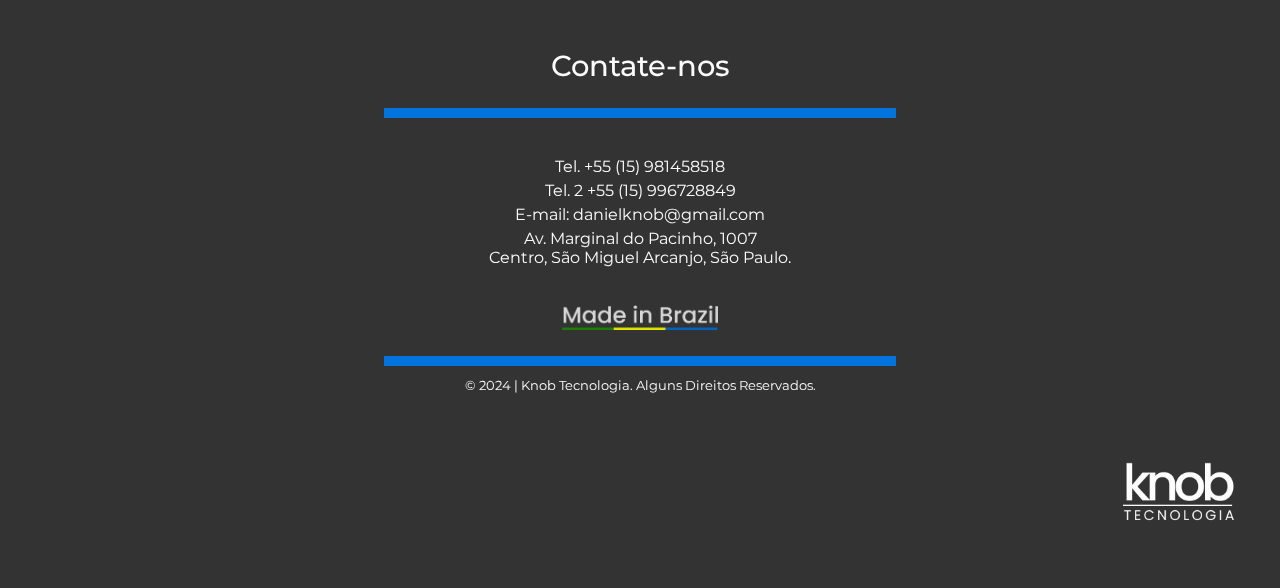
==== commit 04b3a07b: "Update index.html" ====
--- a/index.html
+++ b/index.html
@@ -22,7 +22,7 @@
                             <a href="#" download="PowerPro.exe">Executável</a>
                         </div>
                     </div>
-                    <li class="nav-item"><a href="#" class="nav-link">FAQ</a></li>
+                    <li class="nav-item"><a href="#faq" class="nav-link">FAQ</a></li>
                 </ul>
             </div>
             <div class="mobile-menu-icon">
@@ -38,8 +38,8 @@
     <main>
         <section id="home">
             <div class="textos-home">
-                <h1>PowerPro, a melhor plataforma de desenvolvimento sem código do mercado</h1>
-                <p>Desenvolva e implemente aplicativos de alta qualidade sem a necessidade de codificação com PowerPro. Seja você um iniciante ou faça parte de uma equipe corporativa, o PowerPro atende a todos, oferecendo a capacidade de projetar e desenvolver soluções para produção.</p>
+                <h1 id="home-title"></h1>
+                <p>Bem-vindo ao PowerPro, onde tornamos o desenvolvimento de aplicativos acessível a todos, sem a necessidade de conhecimento de programação. Com uma sólida experiência de 40 anos no desenvolvimento de aplicativos "sem-código", estamos empolgados em apresentar nossa abordagem única para criar aplicativos de forma simples, rápida e eficaz.</p>
                 <a href="#preco" class="btn-home">Comece gratuitamente</a>
             </div>
         </section>
@@ -52,7 +52,6 @@
         </section>
         <section id="preco">
             <div class="textos-preco">
-                <p class="tittle-preco">PREÇO</p>
                 <h1>Comece a <br>construir<br>gratuitamente</h1>
                 <p class="desc-preco">Comece com um protótipo gratuito e faça o upgrade quando estiver pronto. Seja você um iniciante ou esteja em busca de funcionalidades full-stack, o PowerPro oferece o que você precisa à medida que avança.</p>
                 <a href="download.html" class="btn-preco" target="_blank" rel="noopener noreferrer">Download<a>
@@ -67,7 +66,7 @@
                 <a href="pgProntos.html" class="btn-teste">Conhecer</a>
             </div>
         </section>
-        <section id="sobre">
+        <!--<section id="sobre">
             <div class="textos-sobre">
                 <h1>O que é<br>PowerPro?</h1>
                 <p class="desc-sobre">
@@ -79,57 +78,19 @@
                 </p>
             </div>
             <div class="imagem-sobre"></div>
-        </section>
+        </section>-->
         <section id="quem-faz">
             <h1 class="title-quem-faz">Quem faz o PowerPro?</h1>
             <div class="desenvolvedoresContainer">
                 <div class="desenvUm">
-                    <div class="fotoIcons">
-                        <div class="fotoUm">
-                            <img src="css/imagens/paulo.jpg" alt="">
-                        </div>
-                        <div class="iconsDesenv">
-                            <a href="#" target="_blank" rel="noopener noreferrer">
-                                <img src="css/imagens/icons/linkedin.png" alt="icone-linkdin">
-                            </a>
-                            <a href="#" target="_blank" rel="noopener noreferrer">
-                                <img src="css/imagens/icons/instagram (2).png" alt="icone-instagram">
-                            </a>
-                        </div>
-                    </div>
-                    <div class="contDesenv">
-                        <h1>Paulo José Knob</h1>
-                        <p>
-                            Paulo Knob é um renomado engenheiro nuclear com formação na Universidade de Aachen-Alemanha, onde obteve os títulos de Diplom Ingenieur e Doctor Ingenieur. Ele também é pós-doutor em Energia Solar Fotovoltaica pela UFSC. Com ampla experiência acadêmica e profissional, Paulo trabalhou como pesquisador no IPEN-SP e como professor na USP. Seus conhecimentos abrangem diversas áreas, incluindo Engenharia Nuclear, Engenharia Eletricista e Energia Solar Fotovoltaica. Atualmente, ele é o diretor da empresa KNOB TECNOLOGIA.
-                            <br><br>
-                            No campo da Engenharia Nuclear, Paulo contribui como consultor da empresa Atech no Projeto LABGENE, um Reator de Pesquisa para propulsão naval da Marinha do Brasil. Sua expertise na área de instrumentação e controle do núcleo do reator é inestimável. Além disso, ele participou do Projeto Silício Grau Solar, liderado pela Eletrosul-SC, com o objetivo de desenvolver o primeiro cristal de silício grau solar no Brasil, bem como a fabricação de Wafers para painéis solares.
-                        </p>
-                    </div>
+                    <div class="profile-img-desenv1"><img src="css/imagens/paulo.jpg" alt=""></div>
+                    <h1>Paulo José Knob</h1>
+                    <p>Paulo Knob é um renomado engenheiro nuclear, pós-doutor em Energia Solar Fotovoltaica, com ampla experiência acadêmica e profissional. Ele é diretor da KNOB TECNOLOGIA e consultor da Atech no Projeto LABGENE, além de contribuir para o desenvolvimento de cristais de silício e wafers para painéis solares.</p>
                 </div>
                 <div class="desenvDois">
-                    <div class="fotoIcons">
-                        <div class="fotoDois">
-                            <img src="css/imagens/daniel.jpg" alt="">
-                        </div>
-                        <div class="iconsDesenv">
-                            <a href="#" target="_blank" rel="noopener noreferrer">
-                                <img src="css/imagens/icons/linkedin.png" alt="icone-linkdin">
-                            </a>
-                            <a href="#" target="_blank" rel="noopener noreferrer">
-                                <img src="css/imagens/icons/instagram (2).png" alt="icone-instagram">
-                            </a>
-                        </div>
-                    </div>
-                    <div class="contDesenv">
-                        <h1>Daniel Knob</h1>
-                        <p>
-                            Daniel Knob é um renomado engenheiro com vasta experiência na área de energia solar fotovoltaica. Ele conquistou seu doutorado pelo IPEN-USP, onde se especializou em Engenharia de Materiais, com foco no desenvolvimento de tecnologias de silício para a indústria solar. Sua formação acadêmica inclui também um diploma de Engenheiro Mecânico pela UFSC.
-                            <br><br>
-                            Ao longo dos últimos dez anos, Daniel tem se dedicado a projetos sociais e iniciativas voltadas para a sustentabilidade. Sua paixão pela preservação do meio ambiente o levou a buscar soluções inovadoras para a utilização de energia solar como uma alternativa limpa e renovável.
-                            <br><br>
-                            Com seu conhecimento técnico e compromisso com a sustentabilidade, Daniel Knob tem desempenhado um papel fundamental na promoção de práticas sustentáveis e na disseminação do uso de energia solar como uma fonte viável e ambientalmente amigável de energia.
-                        </p>
-                    </div>
+                    <div class="profile-img-desenv2"><img src="css/imagens/daniel.jpg" alt=""></div>
+                    <h1>Daniel Knob</h1>
+                    <p>Daniel Knob é um engenheiro com vasta experiência em energia solar fotovoltaica. Ele possui doutorado em Engenharia de Materiais pelo IPEN-USP e diploma em Engenharia Mecânica pela UFSC. Nos últimos dez anos, ele se dedicou a projetos sociais e iniciativas de sustentabilidade, promovendo o uso da energia solar como uma alternativa limpa e renovável.</p>
                 </div>
             </div>
         </section>
@@ -222,17 +183,11 @@
         </div>
         <img class="imgFooter" src="css/imagens/madein.png" alt="">
         <hr class="divisaoFooter">
-        <p class="footerDireitos">&copy; 2023 | Knob Tecnologia. Alguns Direitos Reservados.</p>
+        <p class="footerDireitos">&copy; 2024 | Knob Tecnologia. Alguns Direitos Reservados.</p>
         <div class="logo-footer">
             <img src="css/imagens/LOGO_KNOB_TEC_BGBLACK.png" alt="">
         </div>
     </footer>
-
-
-
-
-
-
 <script src="script.js"></script>
 </body>
 </html>
--- a/css/style.css
+++ b/css/style.css
@@ -259,12 +259,14 @@
 .imagem-preco{
     display: flex;
     width: 50%;
-    max-height: auto;
-    align-items: center;
-    justify-content: center;
-    background-image: url(imagens/35294599_8292847.svg);
-    background-repeat: no-repeat;
-    margin-left: 3%;
+    height: 500px;
+    align-items: center;
+    justify-content: center;
+    margin-left: 45%;
+}
+.imagem-preco img{
+    display: flex;
+    height: 400px;
 }
 #teste{
     display: flex;
@@ -281,7 +283,7 @@
     align-items: flex-end;
     width: 40%;
     max-height: auto;
-    margin-left: 3%;
+    margin-left: 20%;
     margin-top: 5%;
     
 }
@@ -314,13 +316,16 @@
 .imagem-teste{
     display: flex;
     width: 50%;
-    max-height: auto;
-    align-items: center;
-    justify-content: center;
-    background-image: url(imagens/12084746_20943890.svg);
-    background-repeat: no-repeat;
-    margin-left: 3%;
+    height: 500px;
+    max-height: auto;
+    align-items: center;
+    justify-content: center;
+    margin-left: 30%;
     mix-blend-mode: multiply;
+}
+.imagem-teste img{
+    display: flex;
+    height: 450px;
 }
 .btn-teste{
     color: #FDFDFD;
@@ -914,4 +919,4 @@
         width: 50%;
         margin-right: 2%;
     }
-}+}
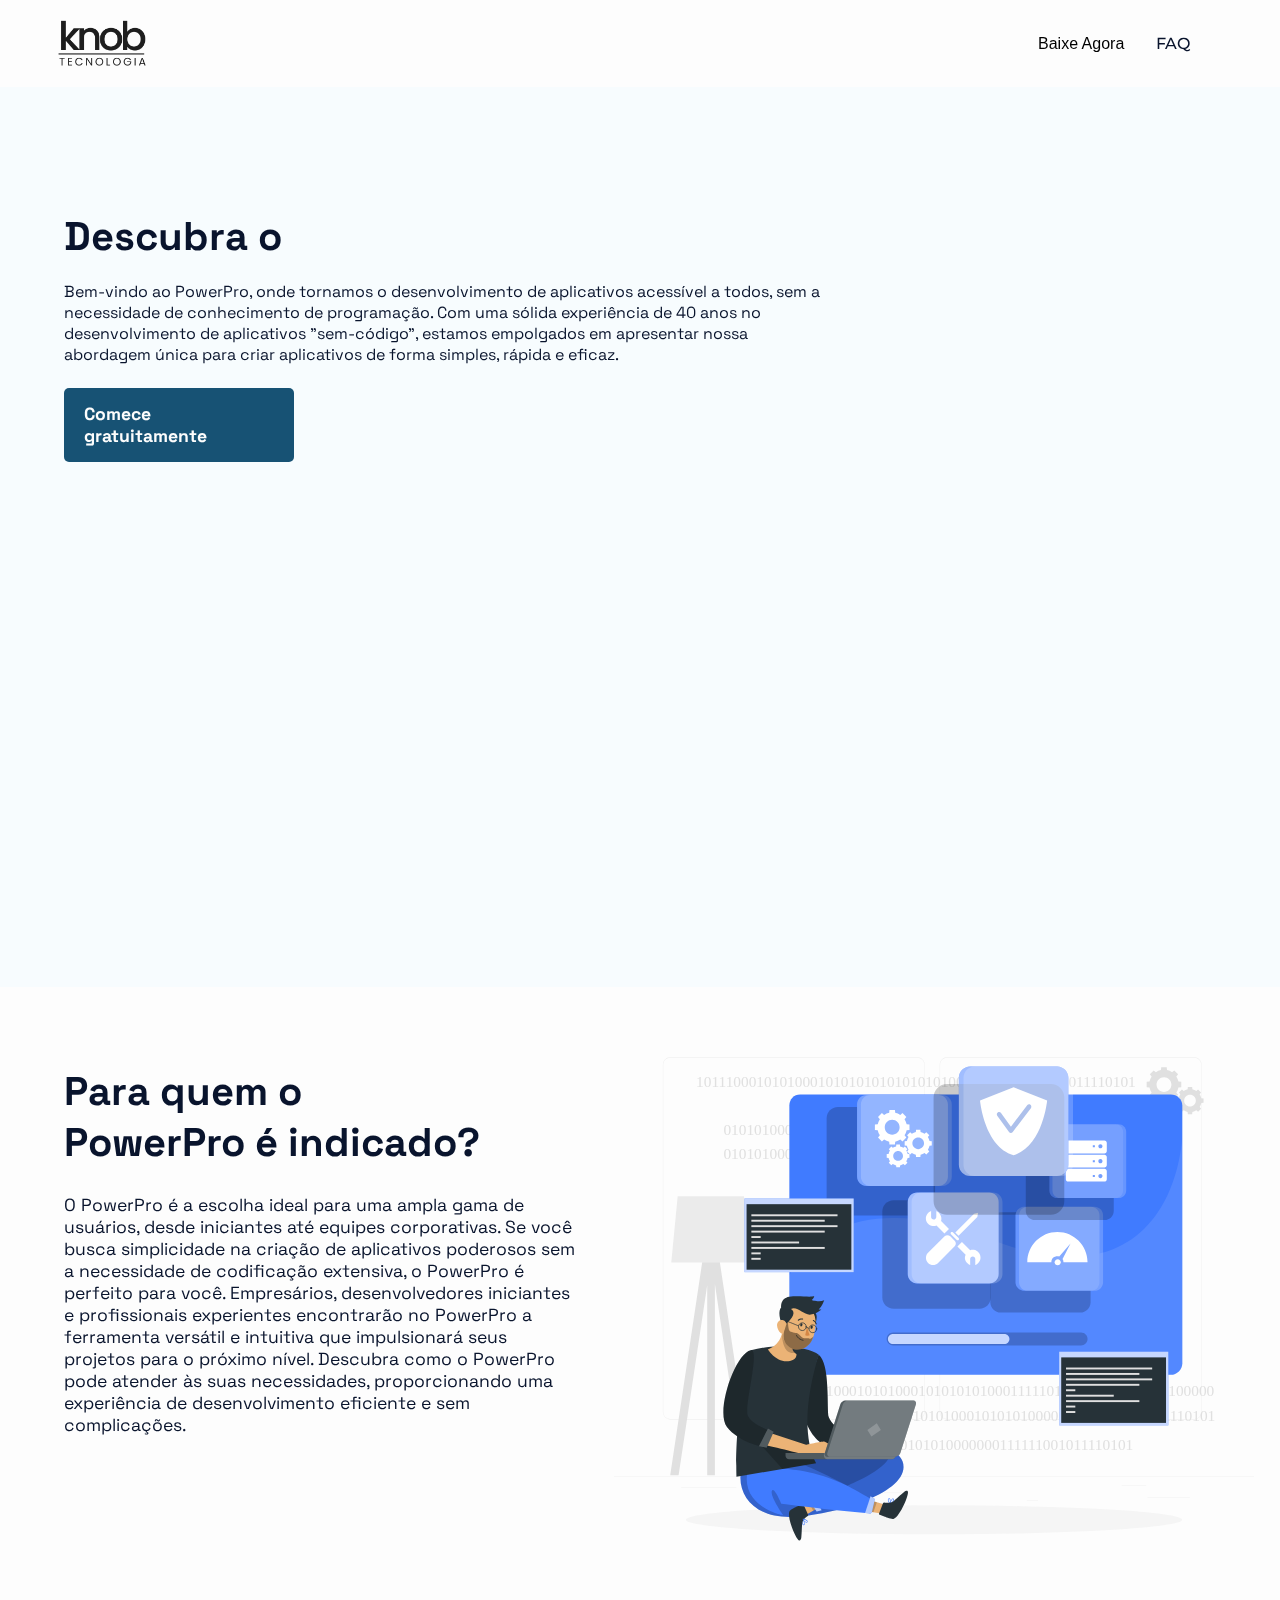
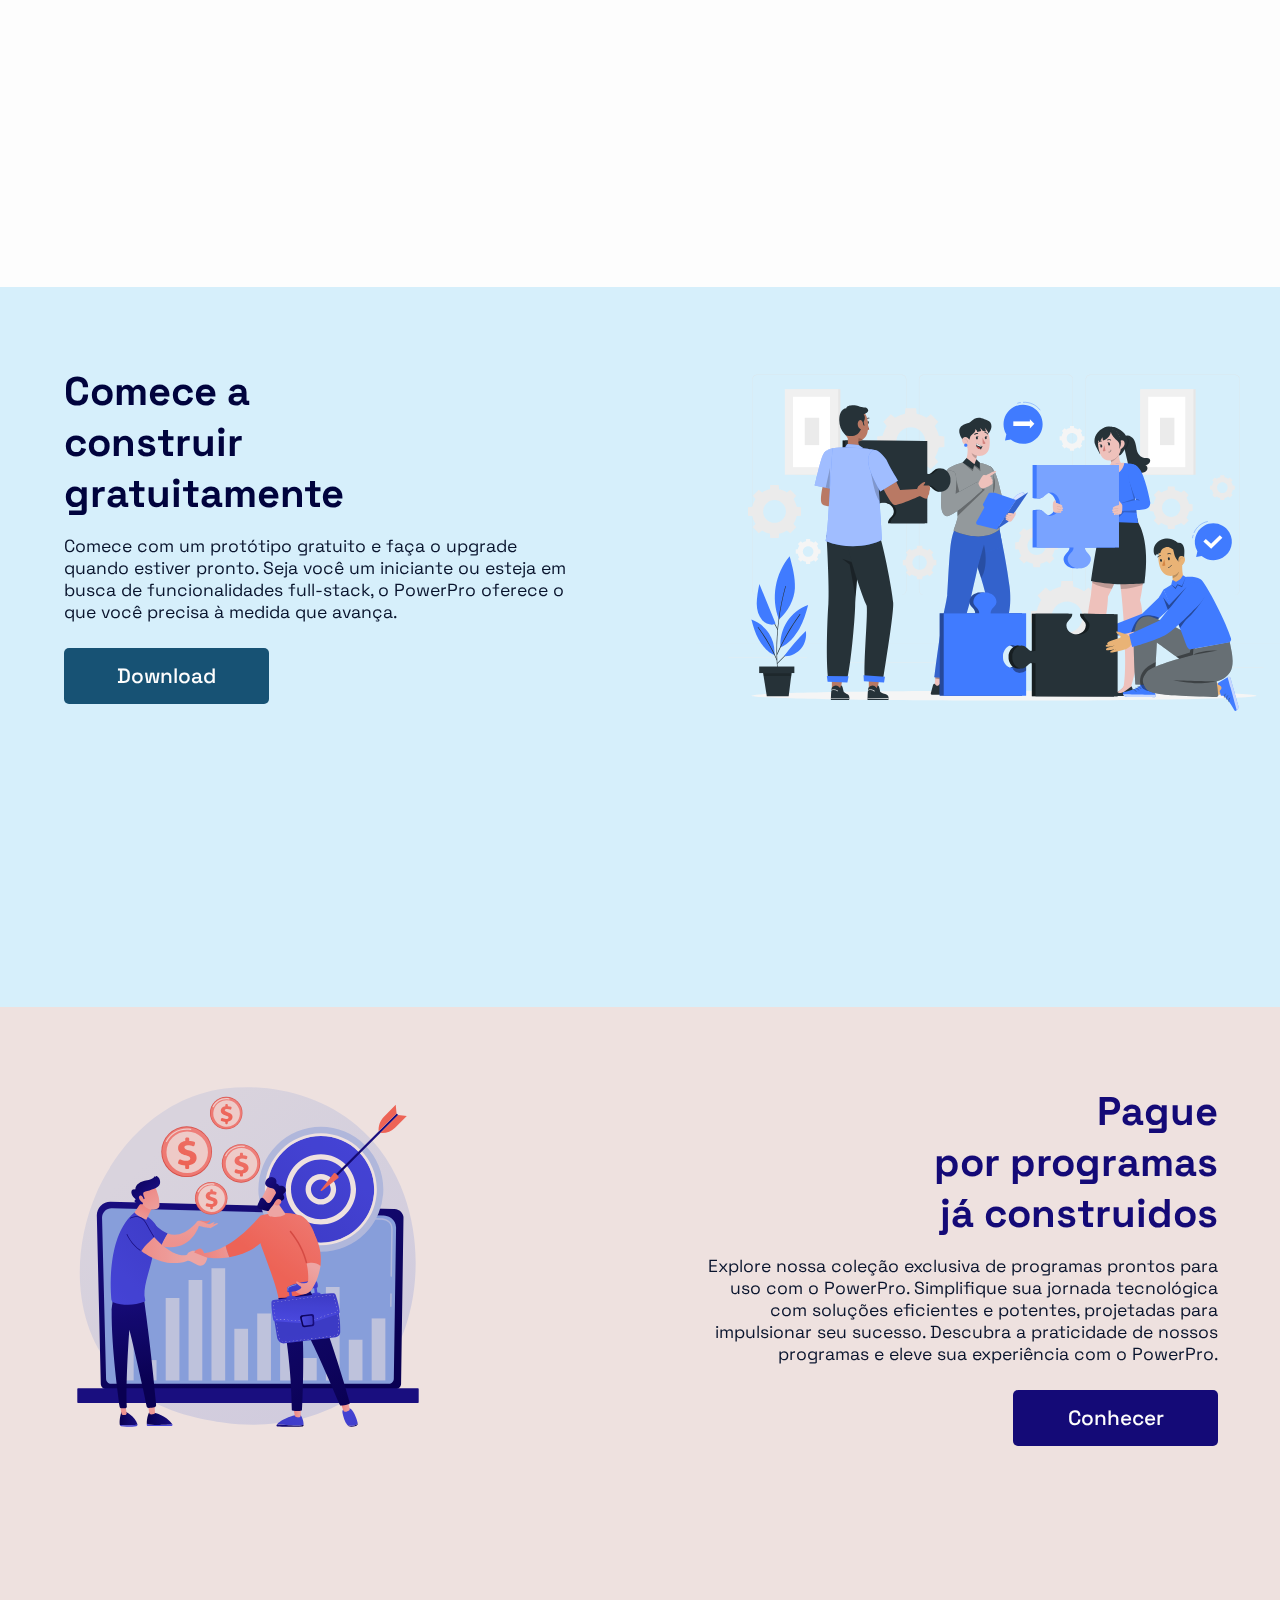
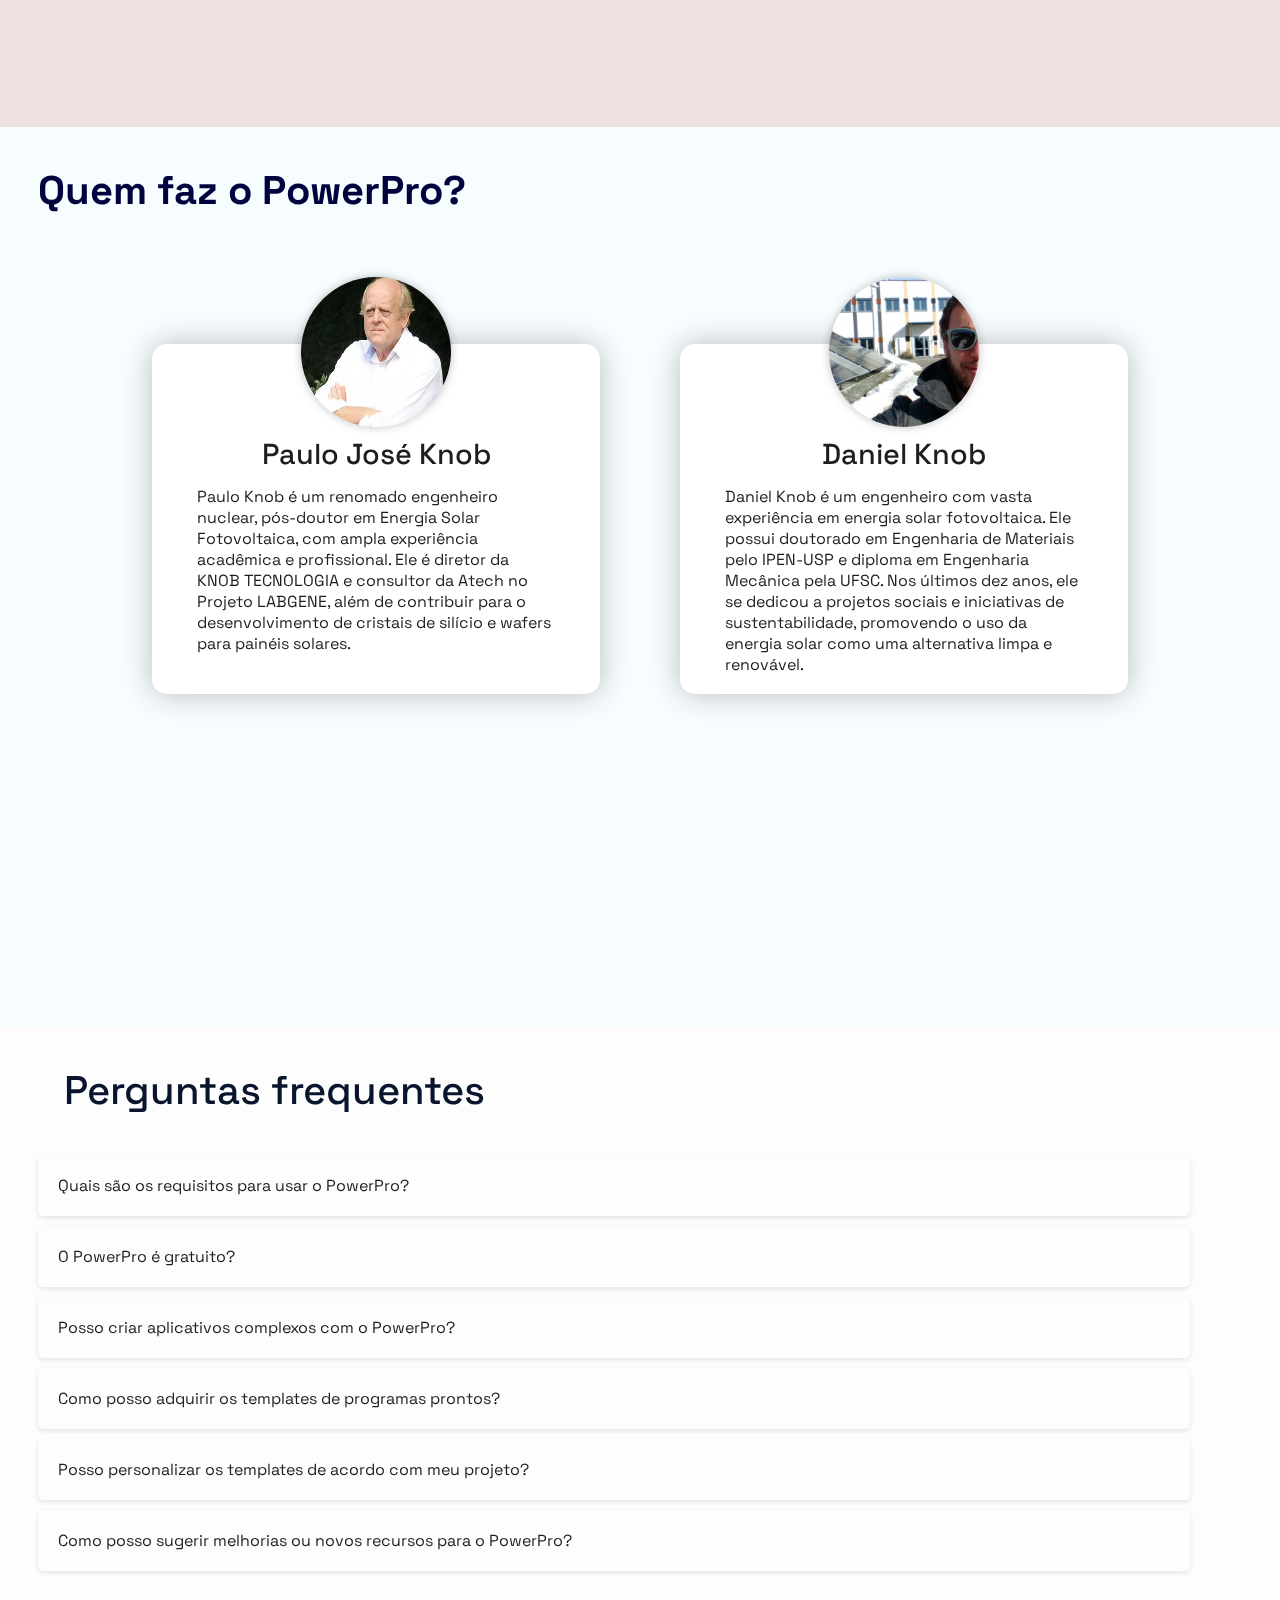
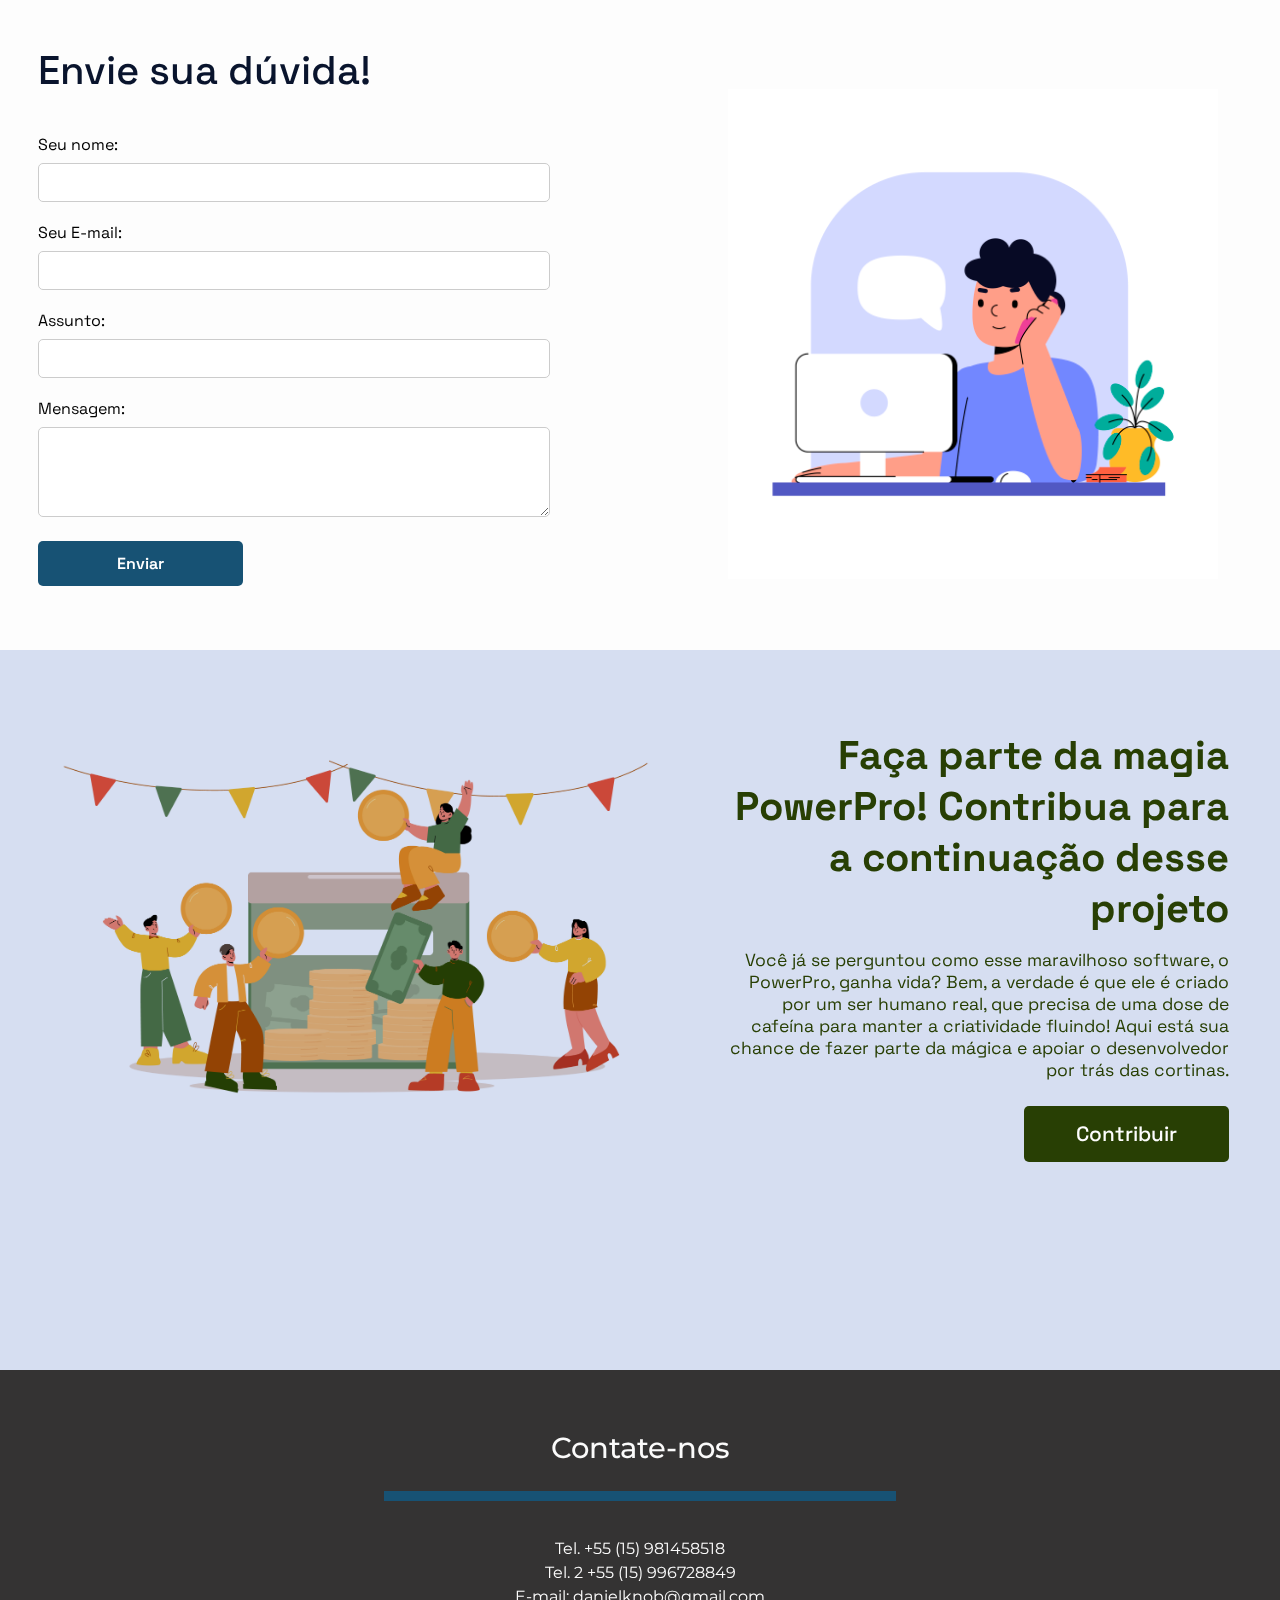
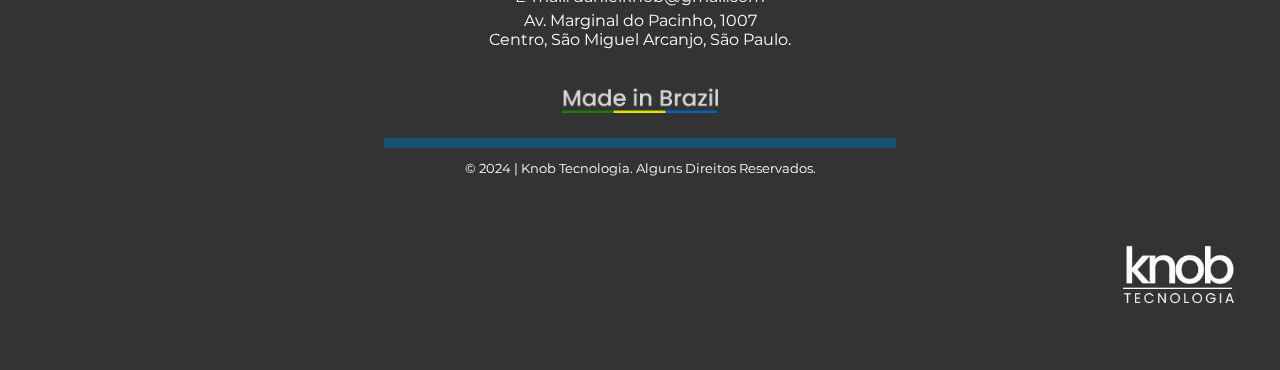
==== commit 78af76f7: "Update index.html" ====
--- a/index.html
+++ b/index.html
@@ -18,8 +18,8 @@
                     <div class="dropdown">
                         <button onclick="toggleDropdown()" class="dropbtn">Baixe Agora</button>
                         <div id="myDropdown" class="dropdown-content">
-                            <a href="#" download="PowerPro.rar">Winrar</a>
-                            <a href="#" download="PowerPro.exe">Executável</a>
+                            <a href="download.html">Versão gratuita</a>
+                            <a href="pgProntos.html">Programas prontos</a>
                         </div>
                     </div>
                     <li class="nav-item"><a href="#faq" class="nav-link">FAQ</a></li>
--- a/css/style.css
+++ b/css/style.css
@@ -112,7 +112,7 @@
     margin-top: 10%;
     margin-left: 5%;
 }
-.textos-home h1{
+#home-title{
     color: #09142D;
     font-family: 'Space Grotesk';
     font-size: 2.5rem;
@@ -123,7 +123,7 @@
 .textos-home p{
     color: #09142D;
     font-family: 'Space Grotesk';
-    font-size: 1.1rem;
+    font-size: 1rem;
     font-style: normal;
     font-weight: 400;
     line-height: normal;
@@ -139,14 +139,14 @@
     text-decoration: none;
     align-items: center;
     justify-content: center;
-    background: #3B5EED;
+    background: #175274;
     padding: 15px 20px;
     border-radius: 5px;
     width: 30%;
     margin-top: 3%;
 }
 .btn-home:hover{
-    background: #2f4bbb;
+    background: #10374e;
     transition: all 0.3s ease-out;
 }
 #indicado{
@@ -209,14 +209,6 @@
     margin-left: 5%;
     margin-top: 5%;
 }
-.tittle-preco{
-    color: #3B5EED;
-    font-family: 'Space Grotesk';
-    font-size: 1.1rem;
-    font-style: normal;
-    font-weight: 500;
-    line-height: normal;
-}
 .textos-preco h1{
     color: #00033D;
     font-family: 'Space Grotesk';
@@ -246,14 +238,14 @@
     display: flex;
     align-items: center;
     justify-content: center;
-    background: #407BFF;
+    background: #175274;
     padding: 15px 20px;
     width: 40%;
     margin-top: 5%;
     border-radius: 5px;
 }
 .btn-preco:hover{
-    background: #3565ce;
+    background: #10374e;
     transition: all 0.3s ease-out;
 }
 .imagem-preco{
@@ -403,6 +395,7 @@
     display: flex;
     flex-direction: column;
     background-color: rgba(247, 252, 254, 1);
+    height: 100vh;
 }
 .title-quem-faz{
     color: #00033D;
@@ -411,99 +404,72 @@
     font-style: normal;
     font-weight: 700;
     line-height: normal;
-    text-align: right;
-    margin-right: 3%;
+    text-align: left;
+    margin-left: 3%;
     margin-top: 3%;
 }
 .desenvolvedoresContainer{
-    height: 900px;
-    width: 100%;
-    display: flex;
-    flex-direction: column;
+    max-height: auto;
+    width: 100%;
+    display: flex;
+    flex-direction: row;
+    align-items: center;
+    justify-content: center;
     margin-top: 10%;
-    gap: 60px;
-}
-.desenvUm{
-    display: flex;
-    flex-direction: row;
-    width: 100%;
-    height: 400px;
-}
-.fotoIcons{
-    display: flex;
-    flex-direction: column;
-    width: 20%;
-    height: 400px;
-    align-items: center;
-    justify-content: center;
-}
-.fotoUm{
-    background: #D9D9D9;
-    box-shadow: 0px 0px 30px rgba(0, 0, 0, 0.25);
-    height: 140px;
-    width: 140px;
+    gap: 80px;
+}
+.desenvUm,
+.desenvDois{
+    display: flex;
+    flex-direction: column;
+    height: 350px;
+    width: 35%;
+    align-items: center;
+    background-color: #FFF;
+    -webkit-box-shadow: 0px 0px 30px 0px rgba(0,0,0,0.25);
+    -moz-box-shadow: 0px 0px 30px 0px rgba(0,0,0,0.25);
+    box-shadow: 0px 0px 30px 0px rgba(0,0,0,0.25);
+    border-radius: 15px;
+}
+.profile-img-desenv1,
+.profile-img-desenv2{
+    display: flex;
+    align-items: center;
+    justify-content: center;
+    width: 150px;
+    height: 150px;
+    margin-top: -15%;
     border-radius: 100%;
-}
-.fotoUm img{
-    height: 140px;
-    width: 140px;
+    background-color: #FFF;
+    -webkit-box-shadow: 0px 0px 10px 0px rgba(0,0,0,0.25);
+    -moz-box-shadow: 0px 0px 10px 0px rgba(0,0,0,0.25);
+    box-shadow: 0px 0px 10px 0px rgba(0,0,0,0.25);
+}
+.profile-img-desenv1 img,
+.profile-img-desenv2 img{
+    width: 150px;
+    height: 150px;
     border-radius: 100%;
 }
-.iconsDesenv{
-    display: flex;
-    flex-direction: row;
-    width: 50%;
-    margin-top: 5%;
-    max-height: auto;
-    align-items: center;
-    justify-content: space-evenly;
-}
-.iconsDesenv img{
-    height: 30px;
-}
-.iconsDesenv img:hover{
-    scale: 1.1;
-    transition: all 0.3s ease-out;
-}
-.contDesenv{
-    display: flex;
-    flex-direction: column;
-    width: 70%;
-    margin-left: 3%;
-}
-.contDesenv h1{
+.desenvUm h1,
+.desenvDois h1{
     font-family: 'Space Grotesk';
     font-style: normal;
     font-weight: 500;
     font-size: 1.8rem;
     color: #1E1E1E;
-}
-.contDesenv p{
+    margin-top: 2%;
+}
+.desenvUm p,
+.desenvDois p{
     font-family: 'Space Grotesk';
     font-style: normal;
     font-weight: 400;
     font-size: 1rem;
-    line-height: 30px;
     color: #1E1E1E;
     margin-top: 3%;
-}
-.desenvDois{
-    display: flex;
-    flex-direction: row;
-    width: 100%;
-    height: 500px;
-}
-.fotoDois{
-    background: #D9D9D9;
-    box-shadow: 0px 0px 30px rgba(0, 0, 0, 0.25);
-    height: 140px;
-    width: 140px;
-    border-radius: 100%;
-}
-.fotoDois img{
-    height: 140px;
-    width: 140px;
-    border-radius: 100%;
+    margin-bottom: 5%;
+    width: 80%;
 }
 #faq{
     background-color: #FDFDFD;
@@ -631,7 +597,7 @@
   }
   
   input[type="submit"] {
-    background: #3B5EED;
+    background: #175274;
     color: #fff;
     font-weight: 600;
     width: 40%;
@@ -644,7 +610,7 @@
   }
   
   input[type="submit"]:hover {
-    background: #2f4bbb;
+    background: #10374e;
   }
   
   /* Estilo para a mensagem de confirmação */
@@ -757,7 +723,7 @@
 
 }
 .divisaoFooter{
-    border: 5px solid #0374DD;
+    border: 5px solid #175274;
     width: 40%;
     margin-top: 2%;
 }
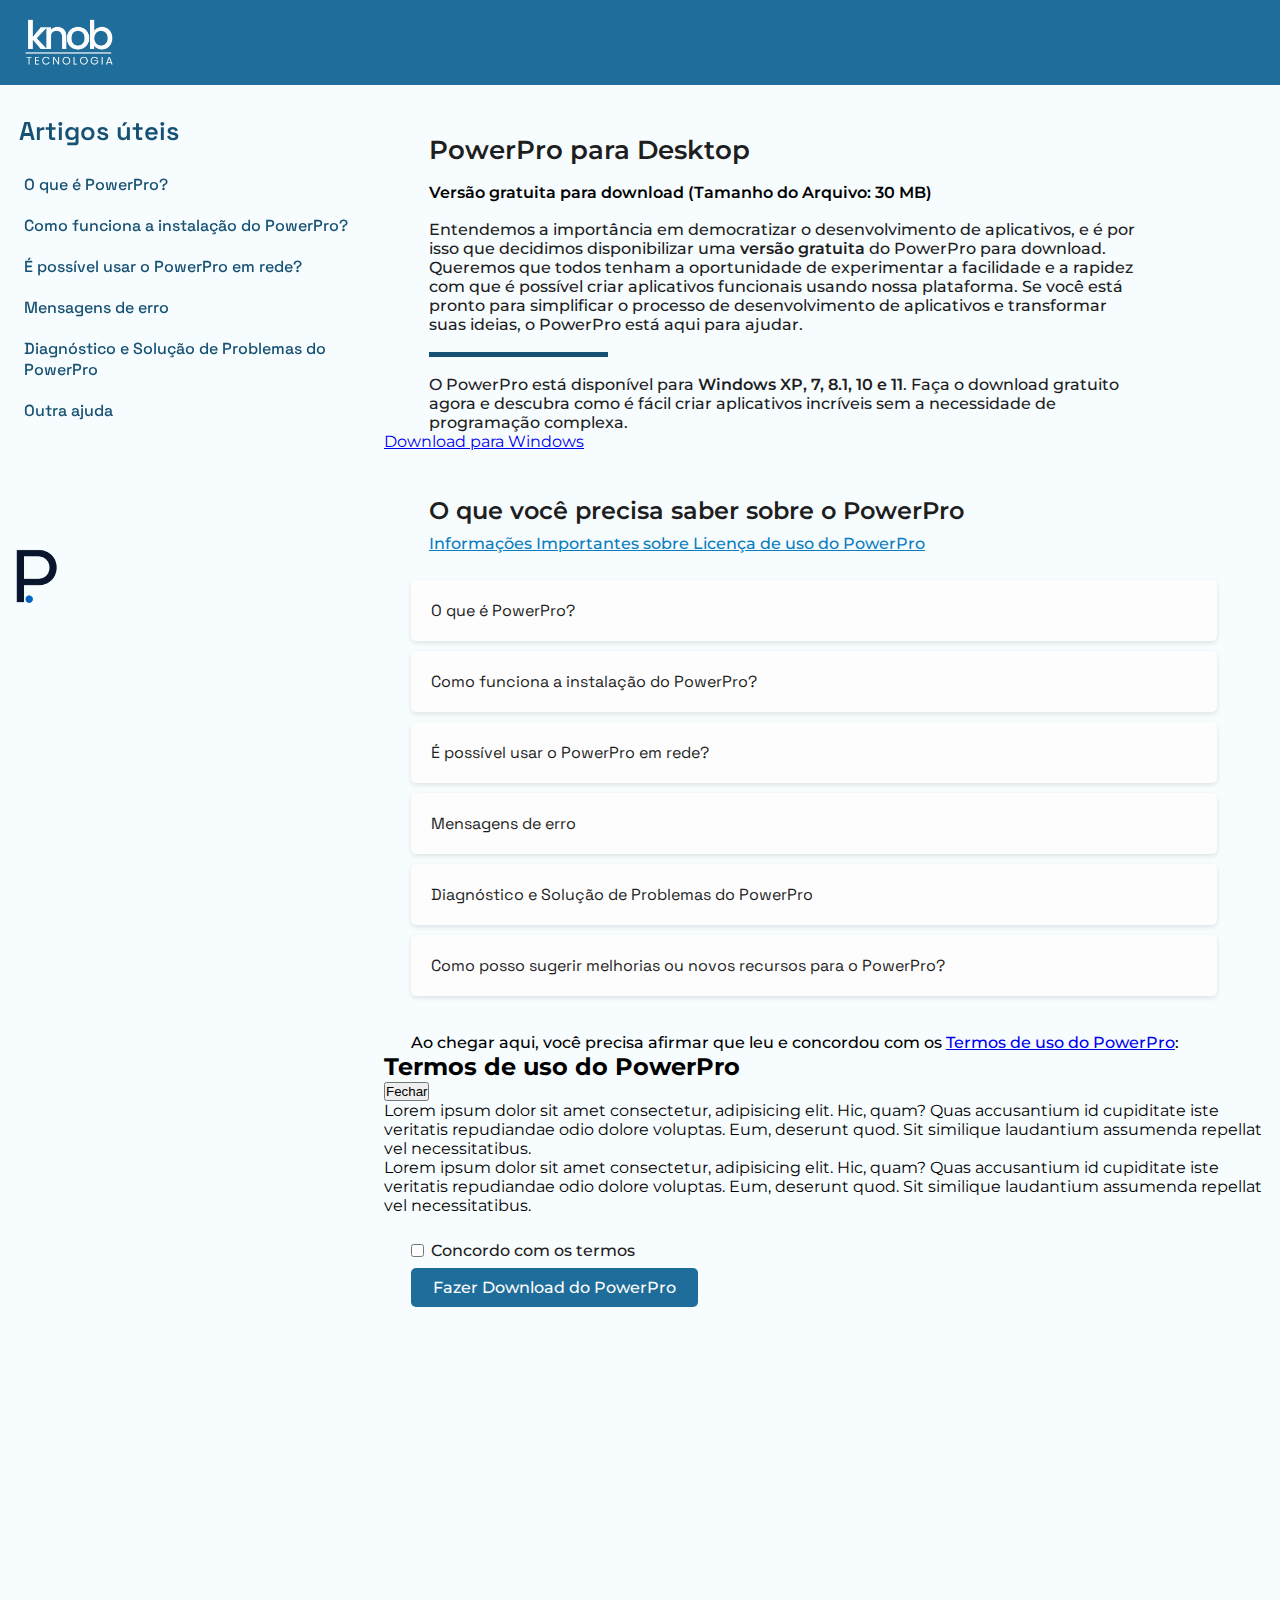
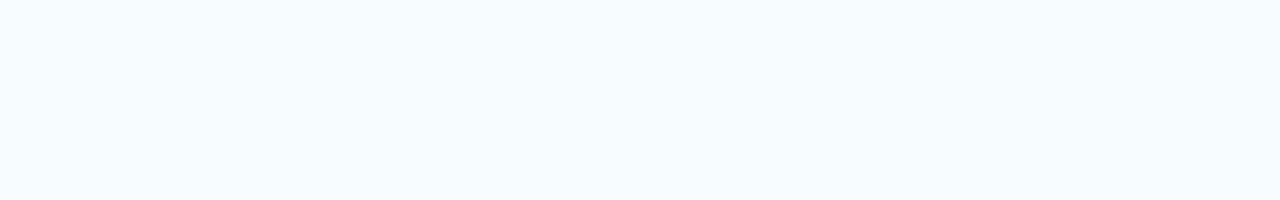
==== commit 9c90097e: "Update index.html" ====
--- a/index.html
+++ b/index.html
@@ -3,191 +3,126 @@
 <head>
     <meta charset="UTF-8">
     <meta name="viewport" content="width=device-width, initial-scale=1.0">
-    <title>PowePro | Crie aplicativos sem códigos</title>
-    <link rel="stylesheet" href="css/style.css">
+    <title>Download PowerPro | Knob Tecnologia</title>
+    <link rel="stylesheet" href="css/download.css">
     <link rel="shortcut icon" href="css/imagens/icons/PLogo.ico" type="image/x-icon">
 </head>
 <body>
-    <header>
-        <nav class="nav-bar">
-            <div class="logo-header">
-                <img src="css/imagens/logoknobtec.png" alt="">
-            </div>
-            <div class="nav-list">
-                <ul>
-                    <div class="dropdown">
-                        <button onclick="toggleDropdown()" class="dropbtn">Baixe Agora</button>
-                        <div id="myDropdown" class="dropdown-content">
-                            <a href="download.html">Versão gratuita</a>
-                            <a href="pgProntos.html">Programas prontos</a>
-                        </div>
-                    </div>
-                    <li class="nav-item"><a href="#faq" class="nav-link">FAQ</a></li>
-                </ul>
-            </div>
-            <div class="mobile-menu-icon">
-                <button onclick="menuShow()"><img class="icon" src="css/imagens/icons/menu-abertoPreto.png" alt=""></button>
-            </div>
-        </nav>
-        <div class="mobile-menu">
-            <ul>
-                <li class="nav-item"><a href="#powerpro" class="nav-link">FAQ</a></li>
-            </ul>    
+  <header>
+    <nav class="nav-bar">
+        <div class="logo-header">
+            <img src="css/imagens/LOGO KNOB NO BG.png" alt="">
         </div>
-    </header>
+    </div>
+</header>
     <main>
         <section id="home">
-            <div class="textos-home">
-                <h1 id="home-title"></h1>
-                <p>Bem-vindo ao PowerPro, onde tornamos o desenvolvimento de aplicativos acessível a todos, sem a necessidade de conhecimento de programação. Com uma sólida experiência de 40 anos no desenvolvimento de aplicativos "sem-código", estamos empolgados em apresentar nossa abordagem única para criar aplicativos de forma simples, rápida e eficaz.</p>
-                <a href="#preco" class="btn-home">Comece gratuitamente</a>
+            <div class="left-menu">
+                <div class="left-menu-links">
+                    <h3>Artigos úteis</h3>
+                    <a href="#" target="_blank" rel="noopener noreferrer">O que é PowerPro?</a>
+                    <a href="#" target="_blank" rel="noopener noreferrer">Como funciona a instalação do PowerPro?</a>
+                    <a href="#" target="_blank" rel="noopener noreferrer">É possível usar o PowerPro em rede?</a>
+                    <a href="#" target="_blank" rel="noopener noreferrer">Mensagens de erro</a>
+                    <a href="#" target="_blank" rel="noopener noreferrer">Diagnóstico e Solução de Problemas do PowerPro</a>
+                    <a href="index.html#faq" target="_blank" rel="noopener noreferrer">Outra ajuda</a>
+                </div>
+                <a href="index.html"><div class="left-menu-logoP"><img src="css/imagens/PP-LOGO.png" alt=""></div></a>
+                
             </div>
-        </section>
-        <section id="indicado">
-            <div class="textos-indicado">
-                <h1>Para quem o<br>PowerPro é indicado?</h1>
-                <p class="desc-indicado">O PowerPro é a escolha ideal para uma ampla gama de usuários, desde iniciantes até equipes corporativas. Se você busca simplicidade na criação de aplicativos poderosos sem a necessidade de codificação extensiva, o PowerPro é perfeito para você. Empresários, desenvolvedores iniciantes e profissionais experientes encontrarão no PowerPro a ferramenta versátil e intuitiva que impulsionará seus projetos para o próximo nível. Descubra como o PowerPro pode atender às suas necessidades, proporcionando uma experiência de desenvolvimento eficiente e sem complicações.</p>
-            </div>
-            <div class="imagem-indicado"></div>
-        </section>
-        <section id="preco">
-            <div class="textos-preco">
-                <h1>Comece a <br>construir<br>gratuitamente</h1>
-                <p class="desc-preco">Comece com um protótipo gratuito e faça o upgrade quando estiver pronto. Seja você um iniciante ou esteja em busca de funcionalidades full-stack, o PowerPro oferece o que você precisa à medida que avança.</p>
-                <a href="download.html" class="btn-preco" target="_blank" rel="noopener noreferrer">Download<a>
-            </div>
-            <div class="imagem-preco"><img src="css/imagens/35294599_8292847.svg" alt=""></div>
-        </section>
-        <section id="teste">
-            <div class="imagem-teste"><img src="css/imagens/12084746_20943890.svg" alt=""></div>
-            <div class="textos-teste">
-                <h1>Pague<br>por programas<br>já construidos</h1>
-                <p class="desc-teste">Explore nossa coleção exclusiva de programas prontos para uso com o PowerPro. Simplifique sua jornada tecnológica com soluções eficientes e potentes, projetadas para impulsionar seu sucesso. Descubra a praticidade de nossos programas e eleve sua experiência com o PowerPro.</p>
-                <a href="pgProntos.html" class="btn-teste">Conhecer</a>
-            </div>
-        </section>
-        <!--<section id="sobre">
-            <div class="textos-sobre">
-                <h1>O que é<br>PowerPro?</h1>
-                <p class="desc-sobre">
-                    Desenvolvido com o conceito DOOP (Direct Object-oriented Programming), tecnologia desenvolvida e patenteada pela empresa KNOB TECNOLOGIA, o PowerPro não exige conhecimentos de programação, pois as tabelas e relacionamentos são efetuados automaticamente a partir de simples textos ou inclusão de objetos na tela com o clicar do mouse.
-                    <br><br>
-                    Muito mais eficaz do que o uso de Planilhas Eletrônicas e com a mesma simplicidade, o PowerPro permite desenvolver em minutos aplicativos de Bancos de Dados completos, com telas de dados, cálculos envolvendo campos, relacionamentos entre tabelas, inclusão de objetos Windows como botões, caixas de combinações, caixas de listagens, caixas de checagem, figuras, objetos OLE, paginas e grades. 
-                    <br><br>
-                    Com o PowerPro, você não precisa de conhecimentos em programação, apenas de sua criatividade e vontade de criar. Vem com a gente! A criação de aplicativos por aqui, é tão simples quanto escrever em um bloco de notas!
-                </p>
-            </div>
-            <div class="imagem-sobre"></div>
-        </section>-->
-        <section id="quem-faz">
-            <h1 class="title-quem-faz">Quem faz o PowerPro?</h1>
-            <div class="desenvolvedoresContainer">
-                <div class="desenvUm">
-                    <div class="profile-img-desenv1"><img src="css/imagens/paulo.jpg" alt=""></div>
-                    <h1>Paulo José Knob</h1>
-                    <p>Paulo Knob é um renomado engenheiro nuclear, pós-doutor em Energia Solar Fotovoltaica, com ampla experiência acadêmica e profissional. Ele é diretor da KNOB TECNOLOGIA e consultor da Atech no Projeto LABGENE, além de contribuir para o desenvolvimento de cristais de silício e wafers para painéis solares.</p>
-                </div>
-                <div class="desenvDois">
-                    <div class="profile-img-desenv2"><img src="css/imagens/daniel.jpg" alt=""></div>
-                    <h1>Daniel Knob</h1>
-                    <p>Daniel Knob é um engenheiro com vasta experiência em energia solar fotovoltaica. Ele possui doutorado em Engenharia de Materiais pelo IPEN-USP e diploma em Engenharia Mecânica pela UFSC. Nos últimos dez anos, ele se dedicou a projetos sociais e iniciativas de sustentabilidade, promovendo o uso da energia solar como uma alternativa limpa e renovável.</p>
+            <div class="right-content">
+                <h1 class="right-content-title">PowerPro para Desktop</h1>
+                <p class="versao">Versão gratuita para download (Tamanho do Arquivo: 30 MB)</p>
+                <p class="p-1right-content">Entendemos  a importância em democratizar o desenvolvimento de aplicativos, e é por isso que decidimos disponibilizar uma <span>versão gratuita</span> do PowerPro para download. Queremos que todos tenham a oportunidade de experimentar a facilidade e a rapidez com que é possível criar aplicativos funcionais usando nossa plataforma. Se você está pronto para simplificar o processo de desenvolvimento de aplicativos e transformar suas ideias, o PowerPro está aqui para ajudar.</p>
+                <hr class="divisao-right-content">
+                <p class="p-2right-content">O PowerPro está disponível para <span>Windows XP, 7, 8.1, 10 e 11</span>. Faça o download gratuito agora e descubra como é fácil criar aplicativos incríveis sem a necessidade de programação complexa.</p>
+                <a href="#meuBotao" class="btn-right-content">Download para Windows</a>
+                <div class="sobre">
+                    <h1 class="title-sobre-right">O que você precisa saber sobre o PowerPro</h1>
+                    <a href="#" class="link-licenca">Informações Importantes sobre Licença de uso do PowerPro</a>
+                    <ul class="benefits-list">
+                        <li>
+                          <span class="benefit-title">O que é PowerPro?</span>
+                          <div class="benefit-details">
+                            Desenvolvido com o conceito DOOP (Direct Object-oriented Programming), tecnologia desenvolvida e patenteada pela empresa KNOB TECNOLOGIA, o PowerPro não exige conhecimentos de programação, pois as tabelas e relacionamentos são efetuados automaticamente a partir de simples textos ou inclusão de objetos na tela com o clicar do mouse.
+                            <br><br>
+                            Muito mais eficaz do que o uso de Planilhas Eletrônicas e com a mesma simplicidade, o PowerPro permite desenvolver em minutos aplicativos de Bancos de Dados completos, com telas de dados, cálculos envolvendo campos, relacionamentos entre tabelas, inclusão de objetos Windows como botões, caixas de combinações, caixas de listagens, caixas de checagem, figuras, objetos OLE, paginas e grades. 
+                            <br><br>
+                            Com o PowerPro, você não precisa de conhecimentos em programação, apenas de sua criatividade e vontade de criar. Vem com a gente! A criação de aplicativos por aqui, é tão simples quanto escrever em um bloco de notas!
+                          </div>
+                        </li>
+                        <li>
+                          <span class="benefit-title">Como funciona a instalação do PowerPro?</span>
+                          <div class="benefit-details">
+                            It is a long established fact that a reader will be distracted by the readable content of a page when looking at its layout. The point of using Lorem Ipsum is that it has a more-or-less normal distribution of letters, as opposed to using 'Content here, content here', making it look like readable English.
+                            <br><br>
+                            It is a long established fact that a reader will be distracted by the readable content of a page when looking at its layout. The point of using Lorem Ipsum is that it has a more-or-less normal distribution of letters, as opposed to using 'Content here, content here', making it look like readable English.
+                          </div>
+                        </li>
+                        <li>
+                          <span class="benefit-title">É possível usar o PowerPro em rede?</span>
+                          <div class="benefit-details">
+                            It is a long established fact that a reader will be distracted by the readable content of a page when looking at its layout. The point of using Lorem Ipsum is that it has a more-or-less normal distribution of letters, as opposed to using 'Content here, content here', making it look like readable English.
+                            <br><br>
+                            It is a long established fact that a reader will be distracted by the readable content of a page when looking at its layout. The point of using Lorem Ipsum is that it has a more-or-less normal distribution of letters, as opposed to using 'Content here, content here', making it look like readable English.
+                          </div>
+                        </li>
+                        <li>
+                          <span class="benefit-title">Mensagens de erro</span>
+                          <div class="benefit-details">
+                            It is a long established fact that a reader will be distracted by the readable content of a page when looking at its layout. The point of using Lorem Ipsum is that it has a more-or-less normal distribution of letters, as opposed to using 'Content here, content here', making it look like readable English.
+                            <br><br>
+                            It is a long established fact that a reader will be distracted by the readable content of a page when looking at its layout. The point of using Lorem Ipsum is that it has a more-or-less normal distribution of letters, as opposed to using 'Content here, content here', making it look like readable English.
+                          </div>
+                        </li>
+                        <li>
+                          <span class="benefit-title">Diagnóstico e Solução de Problemas do PowerPro</span>
+                          <div class="benefit-details">
+                            It is a long established fact that a reader will be distracted by the readable content of a page when looking at its layout. The point of using Lorem Ipsum is that it has a more-or-less normal distribution of letters, as opposed to using 'Content here, content here', making it look like readable English.
+                             <br><br>
+                            It is a long established fact that a reader will be distracted by the readable content of a page when looking at its layout. The point of using Lorem Ipsum is that it has a more-or-less normal distribution of letters, as opposed to using 'Content here, content here', making it look like readable English.
+                          </div>
+                        </li>
+                        <li>
+                          <span class="benefit-title">Como posso sugerir melhorias ou novos recursos para o PowerPro?</span>
+                          <div class="benefit-details">
+                            Valorizamos a opinião dos nossos usuários! Se você tiver sugestões de melhorias ou novos recursos, envie-nos suas ideias através do formulário de contato. Adoramos ouvir você!
+                          </div>
+                        </li>
+                    </ul>
+                    <p class="confirm-sobre">Ao chegar aqui, você precisa afirmar que leu e concordou com os <a id="open-modal" href="javascript:void(0)">Termos de uso do PowerPro</a>:</p>
+                    <div id="fade" class="hide"></div>
+                    <div id="modal" class="hide">
+                      <div class="modal-header">
+                        <h2>Termos de uso do PowerPro</h2>
+                        <button id="close-modal">Fechar</button>
+                      </div>
+                      <div class="modal-body">
+                        <p>
+                          Lorem ipsum dolor sit amet consectetur, adipisicing elit. Hic, quam?
+                          Quas accusantium id cupiditate iste veritatis repudiandae odio dolore
+                          voluptas. Eum, deserunt quod. Sit similique laudantium assumenda
+                          repellat vel necessitatibus.
+                        </p>
+                        <p>
+                          Lorem ipsum dolor sit amet consectetur, adipisicing elit. Hic, quam?
+                          Quas accusantium id cupiditate iste veritatis repudiandae odio dolore
+                          voluptas. Eum, deserunt quod. Sit similique laudantium assumenda
+                          repellat vel necessitatibus.
+                        </p>
+                      </div>
+                    </div>
+                    <div class="btn-downloadCheck">
+                        <div class="check">
+                            <input type="checkbox" id="autorizarCheckbox">
+                            <label for="autorizarCheckbox" class="checkbox-label">Concordo com os termos</label>
+                        </div>
+                        <a id="meuBotao" download="PowerPro" class="btn-download-check">Fazer Download do PowerPro</a>
+                    </div>
                 </div>
             </div>
         </section>
-        <section id="faq">
-            <div class="titulo-faq">
-                <h1>Perguntas frequentes</h1>
-            </div>
-            <ul class="benefits-list">
-                <li>
-                  <span class="benefit-title">Quais são os requisitos para usar o PowerPro?</span>
-                  <div class="benefit-details">
-                    O PowerPro é compatível em desktops. Tudo que você precisa é de criatividade para começar a criar aplicativos incríveis!
-                  </div>
-                </li>
-                <li>
-                  <span class="benefit-title">O PowerPro é gratuito?</span>
-                  <div class="benefit-details">
-                    Sim, o PowerPro está disponível para download gratuito. Você pode criar aplicativos sem custos!
-                  </div>
-                </li>
-                <li>
-                  <span class="benefit-title">Posso criar aplicativos complexos com o PowerPro?</span>
-                  <div class="benefit-details">
-                    Com certeza! O PowerPro permite criar aplicativos simples ou complexos, adaptados às suas necessidades. Nossa plataforma oferece recursos avançados para lidar com projetos diversos.
-                  </div>
-                </li>
-                <li>
-                  <span class="benefit-title">Como posso adquirir os templates de programas prontos?</span>
-                  <div class="benefit-details">
-                    Nossos templates estão disponíveis para compra diretamente no site do PowerPro. Escolha entre uma variedade de modelos e adquira o que melhor se encaixa nas suas necessidades.
-                  </div>
-                </li>
-                <li>
-                  <span class="benefit-title">Posso personalizar os templates de acordo com meu projeto?</span>
-                  <div class="benefit-details">
-                    Sim, nossos templates são totalmente customizáveis. Após a compra, você pode adaptá-los com facilidade, inserindo seus próprios dados e conteúdos.
-                  </div>
-                </li>
-                <li>
-                  <span class="benefit-title">Como posso sugerir melhorias ou novos recursos para o PowerPro?</span>
-                  <div class="benefit-details">
-                    Valorizamos a opinião dos nossos usuários! Se você tiver sugestões de melhorias ou novos recursos, envie-nos suas ideias através do formulário de contato. Adoramos ouvir você!
-                  </div>
-                </li>
-            </ul>
-            <div class="titulo-faq-dois">
-                <h1>Envie sua dúvida!</h1>
-            </div>
-            <div class="contato-faq">
-                <form action="" method="post">
-                    <label for="nome">Seu nome:</label>
-                    <input type="text" id="nome" name="nome" required>
-                  
-                    <label for="email">Seu E-mail:</label>
-                    <input type="email" id="email" name="email" required>
-                  
-                    <label for="assunto">Assunto:</label>
-                    <input type="text" id="assunto" name="assunto" required>
-                  
-                    <label for="mensagem">Mensagem:</label>
-                    <textarea id="mensagem" name="mensagem" rows="4" required></textarea>
-                  
-                    <input type="submit" value="Enviar">
-
-                    <input type="hidden" name="_next" value="https://okaiquelopes.github.io/powerprofinal/agredecimento.html">
-                </form>
-                <div class="imagem-contato-faq">
-                    <img src="css/imagens/33759779_8094458.jpg" alt="">
-                </div>
-            </div>
-        </section>
-        <section id="contribua">
-            <div class="imagem-contribua"></div>
-            <div class="textos-contribua">
-                <h1>Faça parte da magia PowerPro! Contribua para a continuação desse projeto</h1>
-                <p class="desc-contribua">Você já se perguntou como esse maravilhoso software, o PowerPro, ganha vida? Bem, a verdade é que ele é criado por um ser humano real, que precisa de uma dose de cafeína para manter a criatividade fluindo! Aqui está sua chance de fazer parte da mágica e apoiar o desenvolvedor por trás das cortinas.</p>
-                <a href="contribua.html" class="btn-contribua">Contribuir</a>
-            </div>
-        </section>
     </main>
-
-    <footer>
-        <h2>Contate-nos</h2>
-        <hr class="divisaoFooter">
-        <div class="contFooter">
-            <a href="tel:+55 (15) 981458518">Tel. +55 (15) 981458518</a>
-            <a href="tel:+55 (15) 996728849">Tel. 2 +55 (15) 996728849</a>
-            <a href="mailto:danielknob@gmail.com" target="_blank">E-mail: danielknob@gmail.com</a>
-            <p>Av. Marginal do Pacinho, 1007<br>Centro, São Miguel Arcanjo, São Paulo.</p>
-        </div>
-        <img class="imgFooter" src="css/imagens/madein.png" alt="">
-        <hr class="divisaoFooter">
-        <p class="footerDireitos">&copy; 2024 | Knob Tecnologia. Alguns Direitos Reservados.</p>
-        <div class="logo-footer">
-            <img src="css/imagens/LOGO_KNOB_TEC_BGBLACK.png" alt="">
-        </div>
-    </footer>
-<script src="script.js"></script>
+    <script src="script.js"></script>
 </body>
 </html>
--- a/css/download.css
+++ b/css/download.css
@@ -0,0 +1,286 @@
+@import url('https://fonts.googleapis.com/css2?family=Montserrat:wght@400;500&family=Space+Grotesk:wght@400;500;700&display=swap');
+*{
+    margin: 0;
+    padding: 0;
+    box-sizing: border-box;
+}
+html{
+    scroll-behavior: smooth;
+}
+body{
+    background-color: rgba(253, 253, 253, 1);
+    font-family: 'Montserrat';
+}
+header {
+    align-items: center;
+    position: fixed;
+    background-color:#1e6d9b;
+    display: flex;
+    width: 100%;
+    padding: 15px 15px;
+}
+.logo-header{
+    display: flex;
+    margin-left: 5%;
+    height: 55px;
+}
+#home{
+    display: flex;
+    flex-direction: row;
+    width: 100%;
+    height: 200vh;
+    background-color: rgba(247, 252, 254, 1);
+}
+.left-menu{
+    display: flex;
+    flex-direction: column;
+    width: 30%;  
+    position: fixed;
+}
+.left-menu-links{
+    display: flex;
+    flex-direction: column;
+    justify-content: center;
+    width: 100%;
+    max-height: auto;
+    gap: 10px;
+    margin-top: 30%;
+}
+.left-menu-links h3{
+    color: #175274;
+    font-family: 'Space Grotesk';
+    font-size: 1.6rem;
+    font-weight: 600;
+    line-height: normal;
+    margin-left: 5%;
+    margin-bottom: 3%;
+}
+.left-menu-links a{
+    color: #175274;
+    font-family: 'Space Grotesk';
+    font-size: 1rem;
+    font-style: normal;
+    font-weight: 500;
+    line-height: normal;
+    border-radius: 5px;
+    padding: 5px;
+    text-decoration: none;
+    margin-left: 5%;
+}
+.left-menu-links a:hover{
+    background-color: #e5f0f7a8;
+}
+.left-menu-logoP{
+    display: flex;
+    margin-top: 30%;
+}
+.left-menu-logoP img{
+    display: flex;
+    height: 70px;
+}
+.right-content{
+    display: flex;
+    flex-direction: column;
+    width: 70%;
+    max-height: auto;
+    margin-left: 30%;
+}
+.right-content-title{
+    color: #1e1e1e;
+    font-family: 'Montserrat';
+    font-size: 1.6rem;
+    font-weight: 600;
+    line-height: normal;
+    margin-left: 5%;
+    margin-top: 15%;
+}
+.versao{
+    margin-left: 5%;
+    margin-top: 2%;
+    font-size: 1rem;
+    font-weight: 600;
+}
+.link-licenca{
+    margin-left: 5%;
+    margin-top: 1%;
+    font-size: 1rem;
+    font-weight: 500;
+    color: #0a7dc0;
+}
+.p-1right-content{
+    font-family: "Montserrat";
+    font-weight: 500;
+    font-size: 1rem;
+    color: #1e1e1e;
+    width: 80%;
+    margin-left: 5%;
+    margin-top: 2%;
+}
+.divisao-right-content{
+    display: flex;
+    width: 20%;
+    height: 5px;
+    border: none;
+    background-color: #175274;
+    margin-left: 5%;
+    margin-top: 2%;
+}
+.p-2right-content{
+    font-family: "Montserrat";
+    font-weight: 500;
+    font-size: 1rem;
+    color: #1e1e1e;
+    width: 80%;
+    margin-left: 5%;
+    margin-top: 2%;
+}
+.p-2right-content span,
+.p-1right-content span{
+    font-weight: 600;
+}
+.btn-download{
+    font-family: 'Montserrat';
+    font-weight: 500;
+    color: #fdfdfd;
+    font-size: 1rem;
+    text-decoration: none;
+    padding: 10px 10px;
+    background-color: #1e6d9b;
+    border-radius: 5px;
+    width: 30%;
+    align-items: center;
+    justify-content: center;
+    display: flex;
+    margin-left: 5%;
+    margin-top: 2%;
+    margin-bottom: 5%;
+}
+.btn-download:hover{
+    background-color: #175274;
+    transition: all 0.3s ease-out;
+}
+.sobre{
+    display: flex;
+    flex-direction: column;
+    width: 100%;
+    max-height: auto;
+    margin-top: 5%;
+}
+.title-sobre-right{
+    font-family: "Montserrat";
+    color: #1e1e1e;
+    font-size: 1.5rem;
+    font-weight: 600;
+    margin-left: 5%;
+}
+.subtitle-sobre-right{
+    font-family: "Montserrat";
+    color: #1e1e1e;
+    font-weight: 600;
+    font-size: 1.2rem;
+    margin-left: 5%;
+    margin-top: 3%;
+}
+.paragrafo-sobre-right{
+    font-family: "Montserrat";
+    color: #302f2f;
+    font-weight: 500;
+    font-size: 0.9rem;
+    margin-left: 5%;
+    margin-top: 2%;
+}
+/* Estilos para a lista de benefícios */
+.benefits-list {
+    list-style-type: none;
+    padding: 0;
+    margin: 0;
+    margin-top: 3%;
+    width: 90%;
+    max-height: auto;
+    margin-left: 3%;
+  }
+  
+  /* Estilos para cada item da lista */
+  .benefits-list li {
+    background-color: #FDFDFD;
+    padding: 20px;
+    border-radius: 5px;
+    margin-bottom: 10px;
+    box-shadow: 0px 2px 5px rgba(0, 0, 0, 0.1);
+    cursor: pointer;
+  }
+  
+  /* Estilos para os detalhes do benefício (inicialmente ocultos) */
+  .benefit-details {
+    display: none;
+    padding: 20px;
+    border-radius: 5px;
+    margin-top: 5px;
+  }
+  
+  /* Estilos para o título do benefício */
+  .benefit-title {
+    font-weight: 400;
+    color: #1E1E1E;
+    font-family: 'Space Grotesk';
+  }
+  
+  /* Estilos para o título do benefício quando o item está expandido */
+  .benefits-list li.active .benefit-title {
+    color: #1E1E1E;
+    font-weight: 500;
+  }
+  
+  /* Estilos para os detalhes do benefício quando o item está expandido */
+  .benefits-list li.active .benefit-details {
+    display: block;
+  }
+  /* Adicione estilos ao botão de alternância */
+.confirm-sobre{
+    font-family: "Montserrat";
+    font-weight: 500;
+    font-size: 1rem;
+    margin-left: 3%;
+    margin-top: 3%;
+}
+.btn-downloadCheck{
+    display: flex;
+    flex-direction: column;
+    width: 80%;
+    max-height: auto;
+    margin-left: 3%;
+    margin-top: 3%;
+}
+.check{
+    display: flex;
+    flex-direction: row;
+}
+.checkbox-label{
+    font-family: "Montserrat";
+    font-weight: 500;
+    font-size: 1rem;
+    color: #1E1E1E;
+    margin-left: 1%;
+}
+.btn-download-check{
+    font-family: 'Montserrat';
+    font-weight: 500;
+    color: #fdfdfd;
+    font-size: 1rem;
+    text-decoration: none;
+    padding: 10px 10px;
+    background-color: #1e6d9b;
+    border-radius: 5px;
+    width: 40%;
+    align-items: center;
+    justify-content: center;
+    display: flex;
+    margin-top: 1%;
+    margin-bottom: 5%;
+    border: none;
+    cursor: pointer;
+}
+.btn-download-check:hover{
+    background-color: #175274;
+    transition: all 0.3s ease-out;
+}
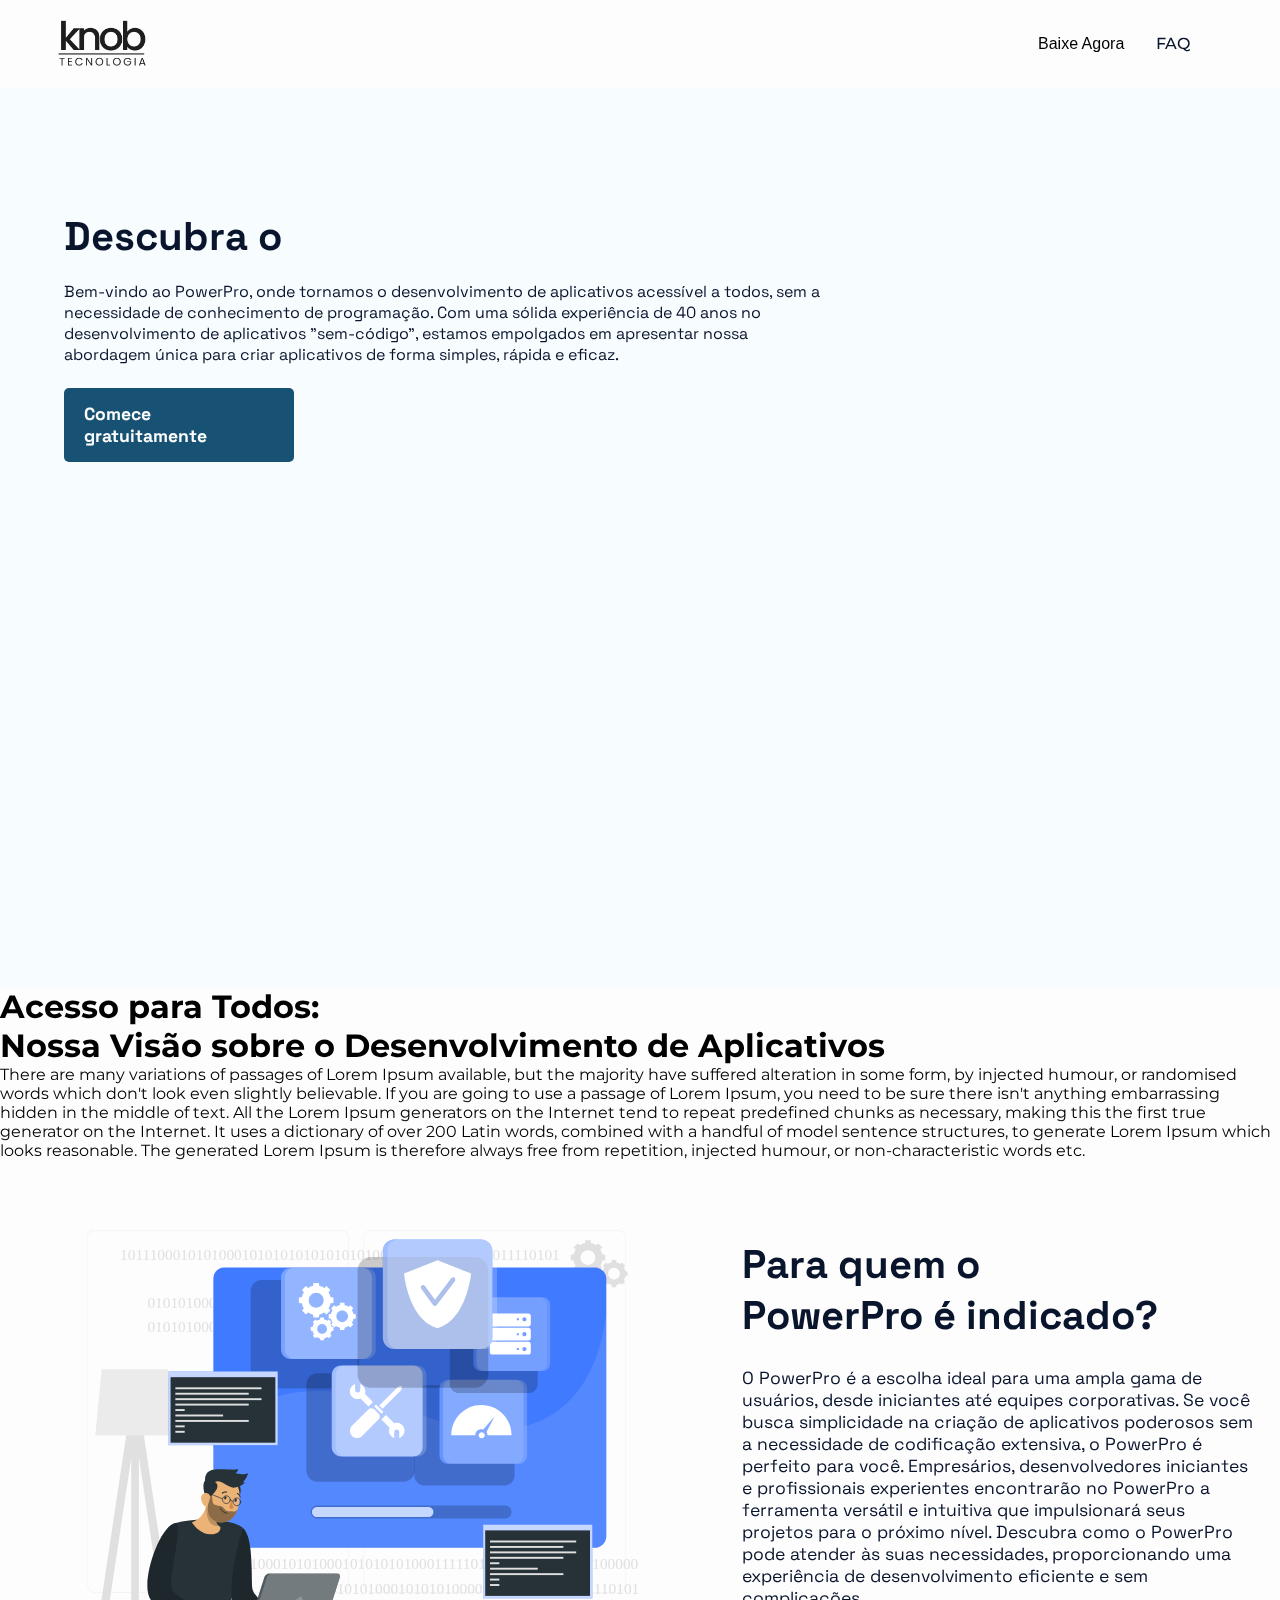
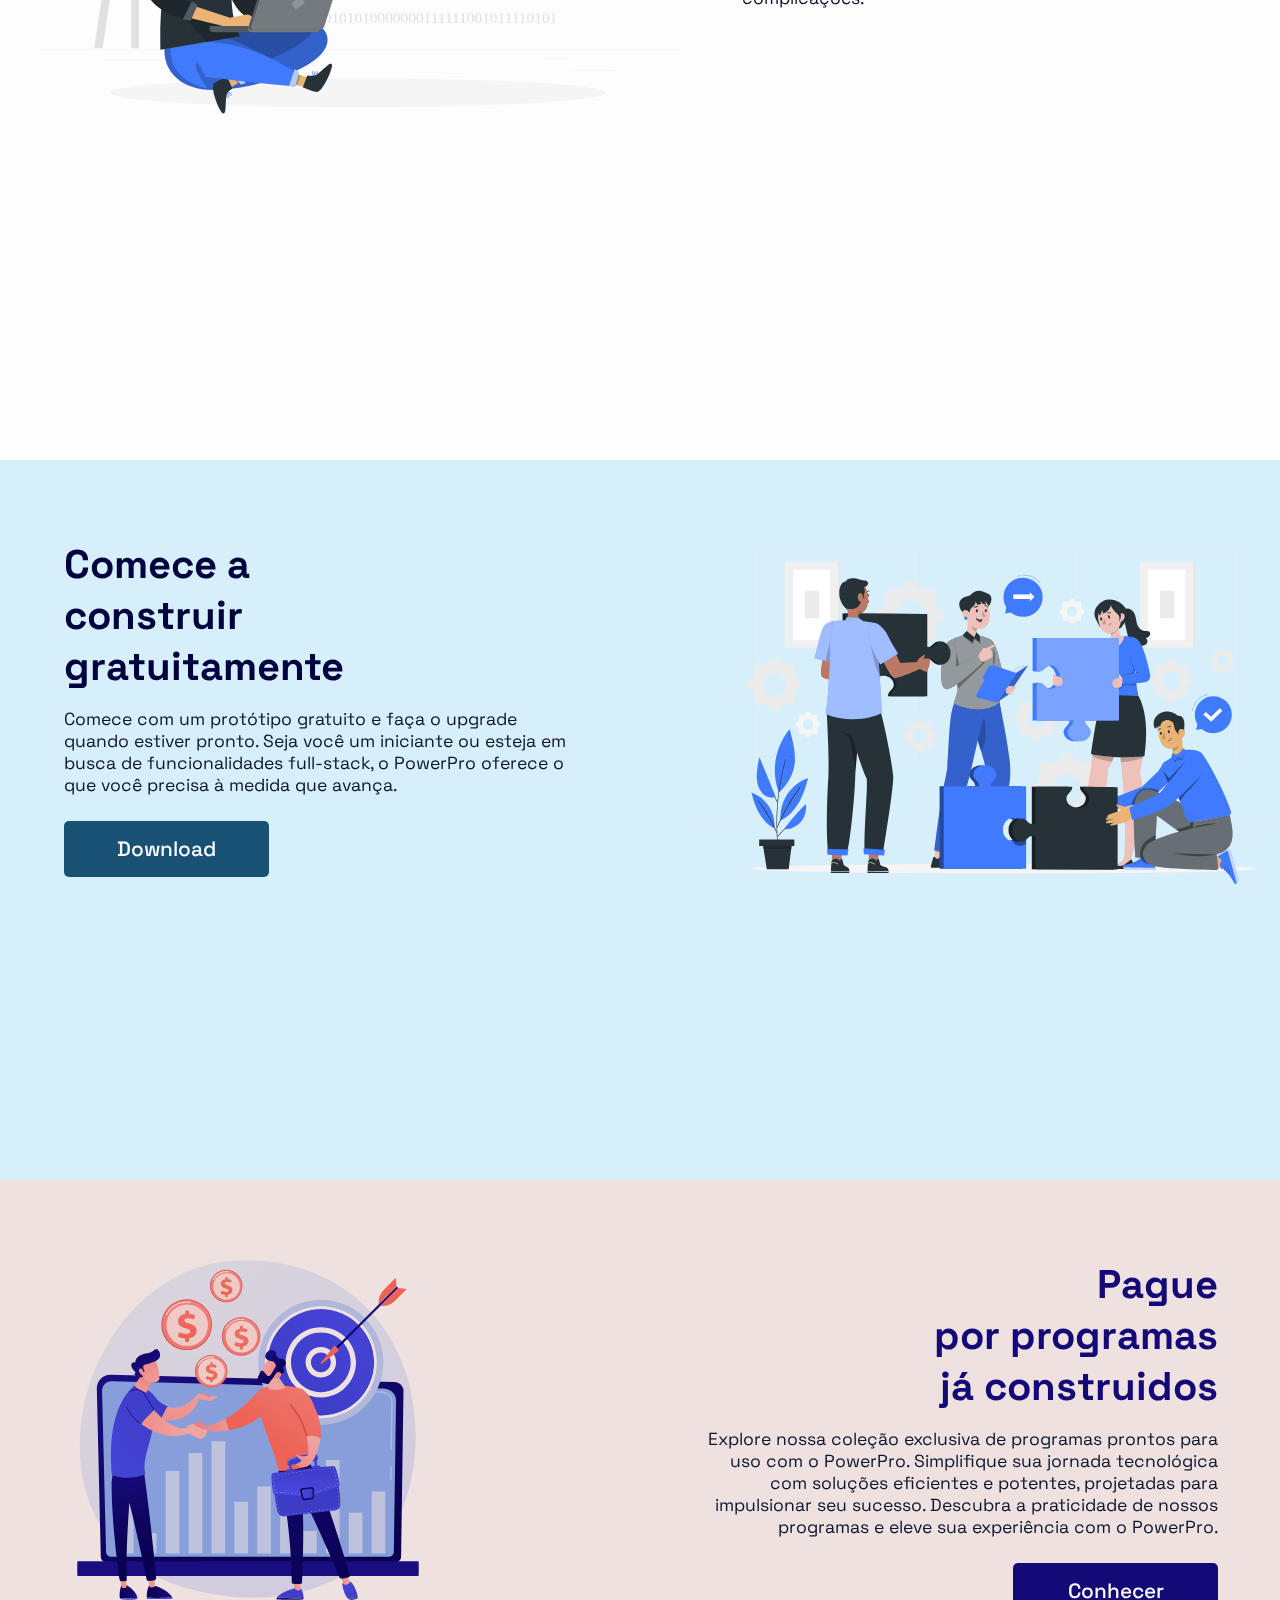
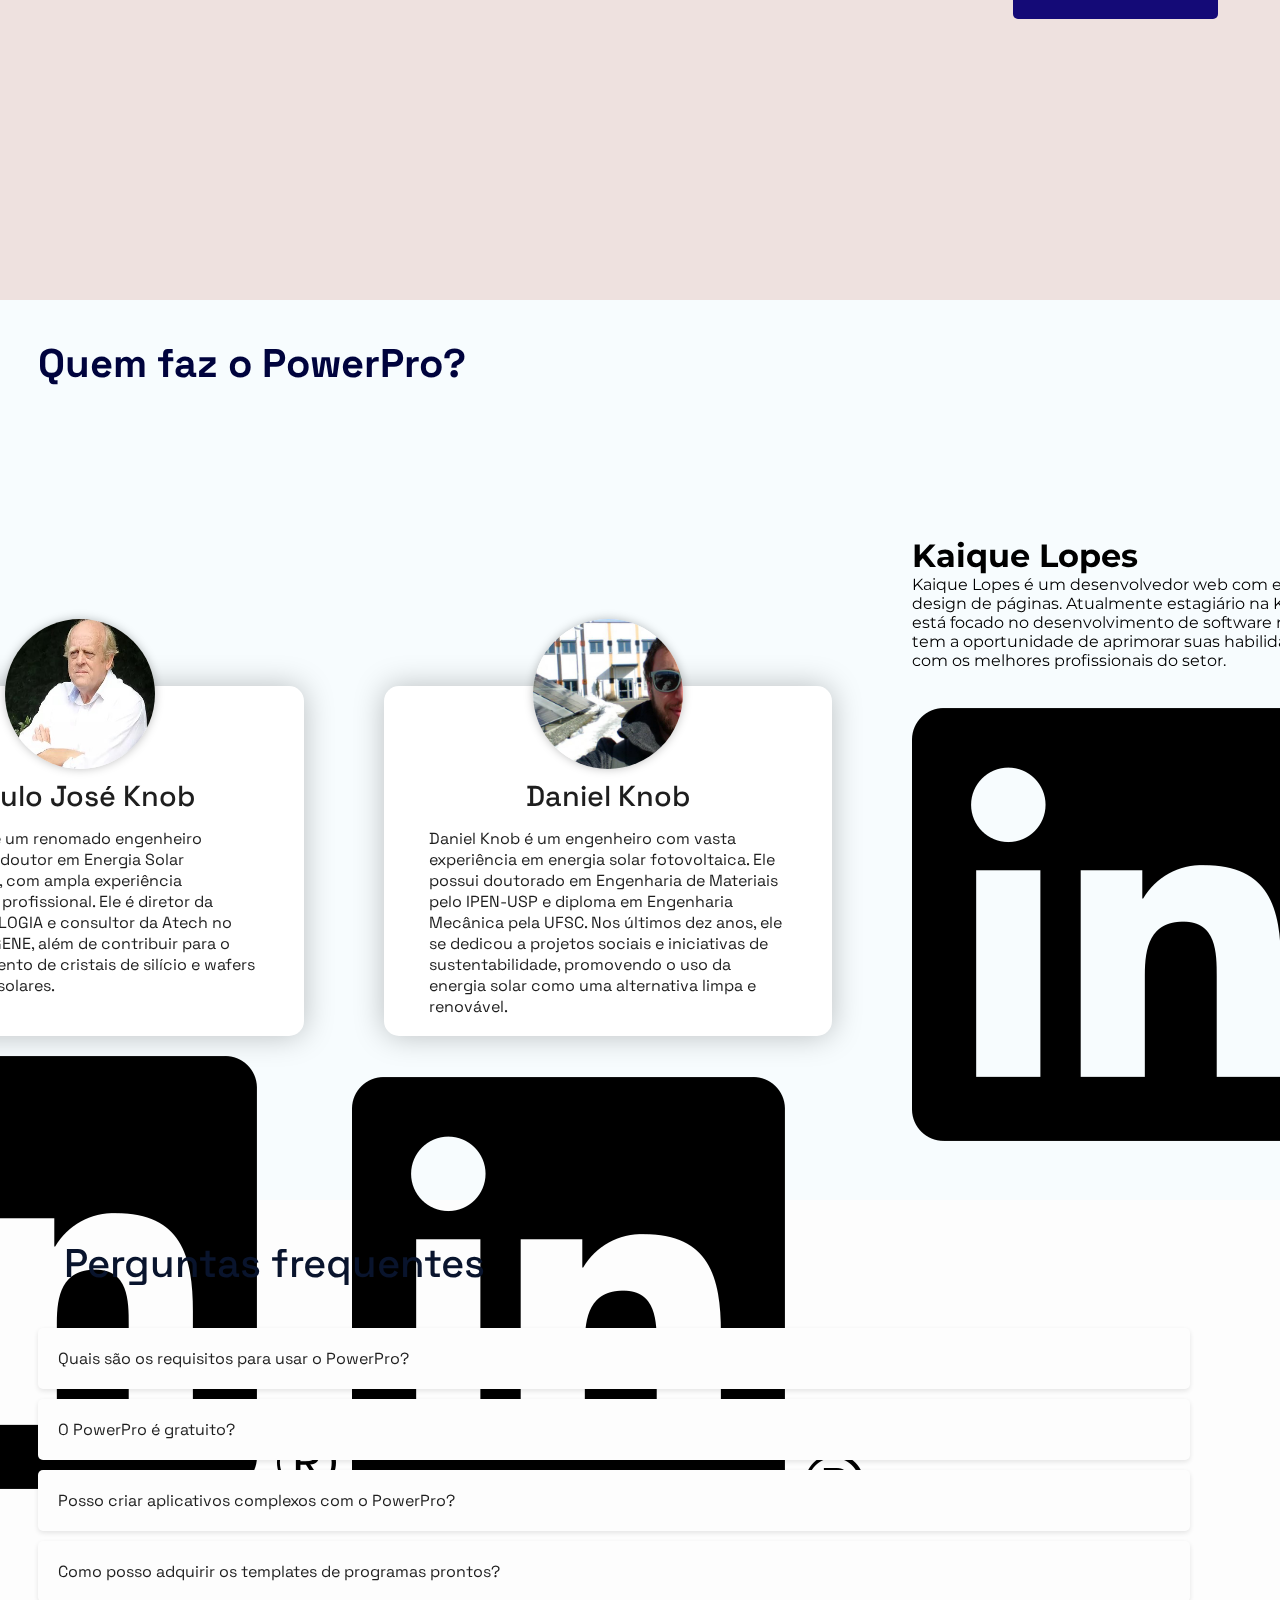
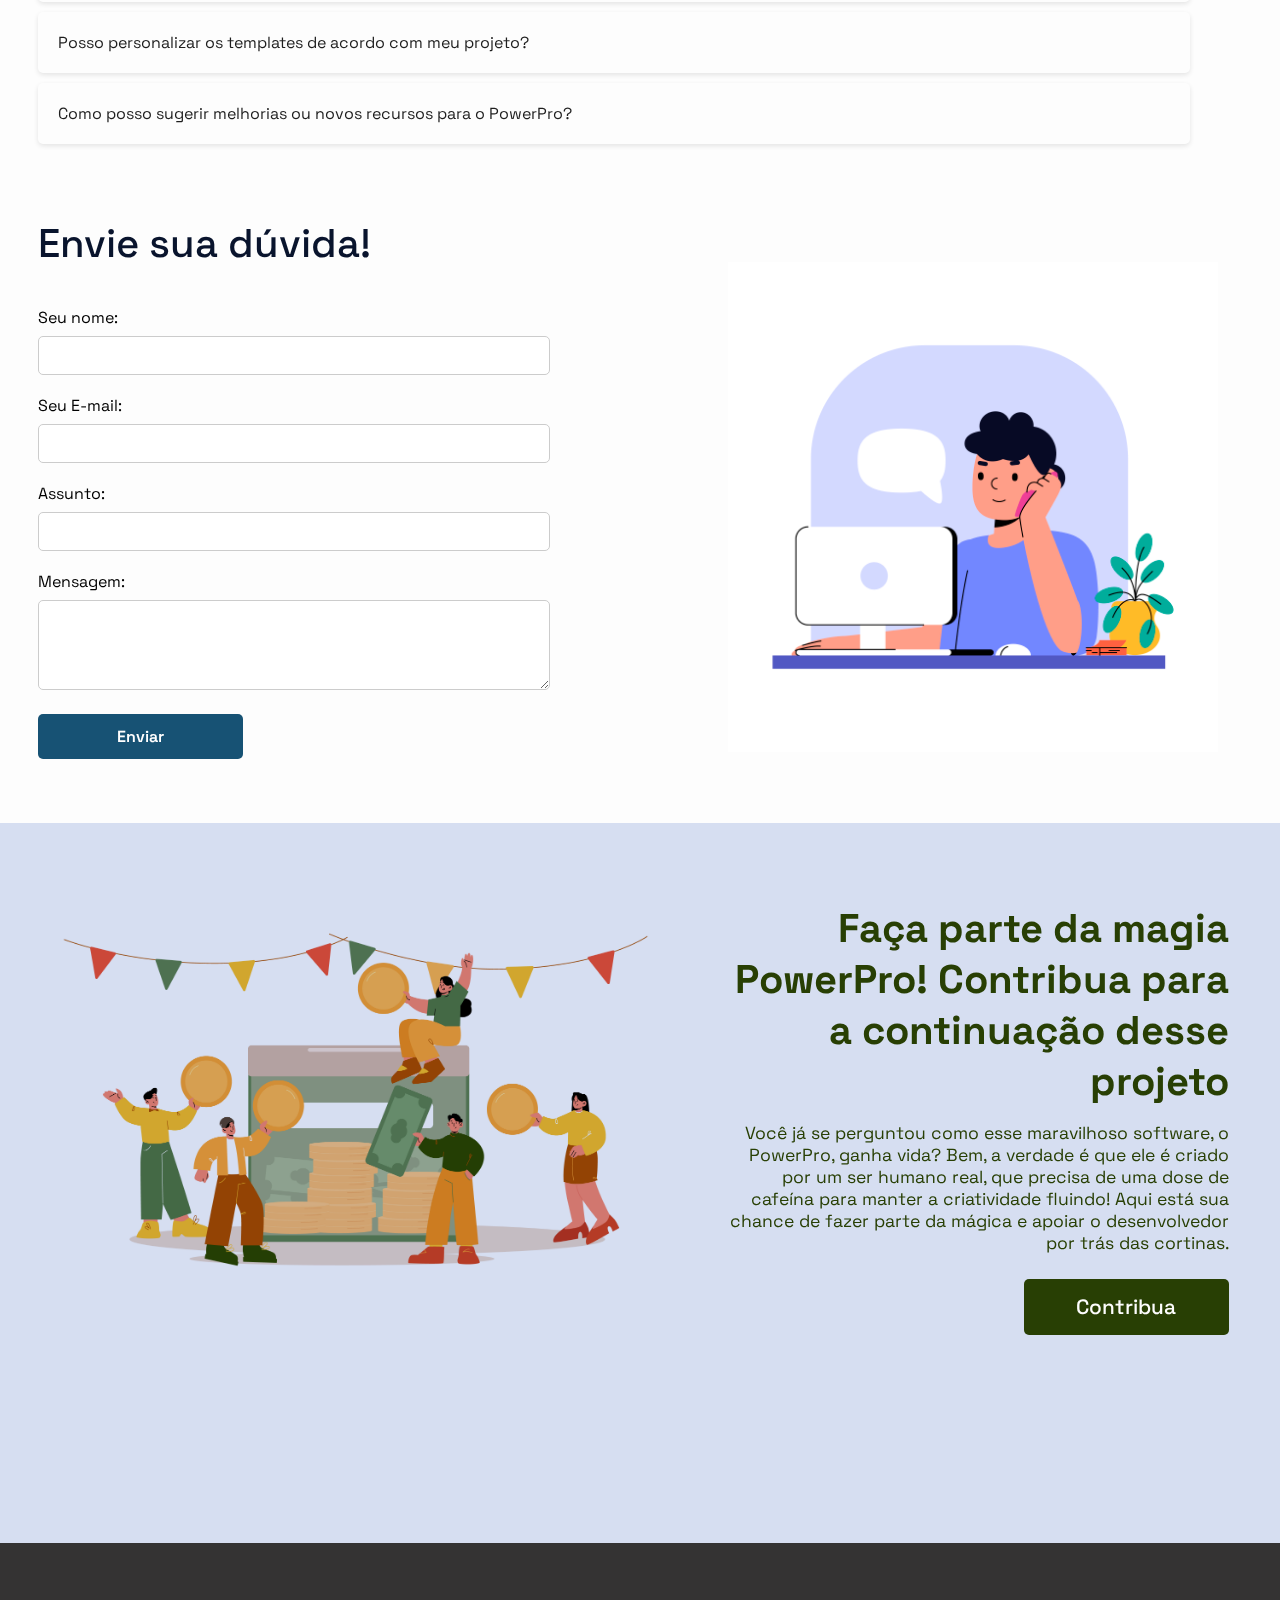
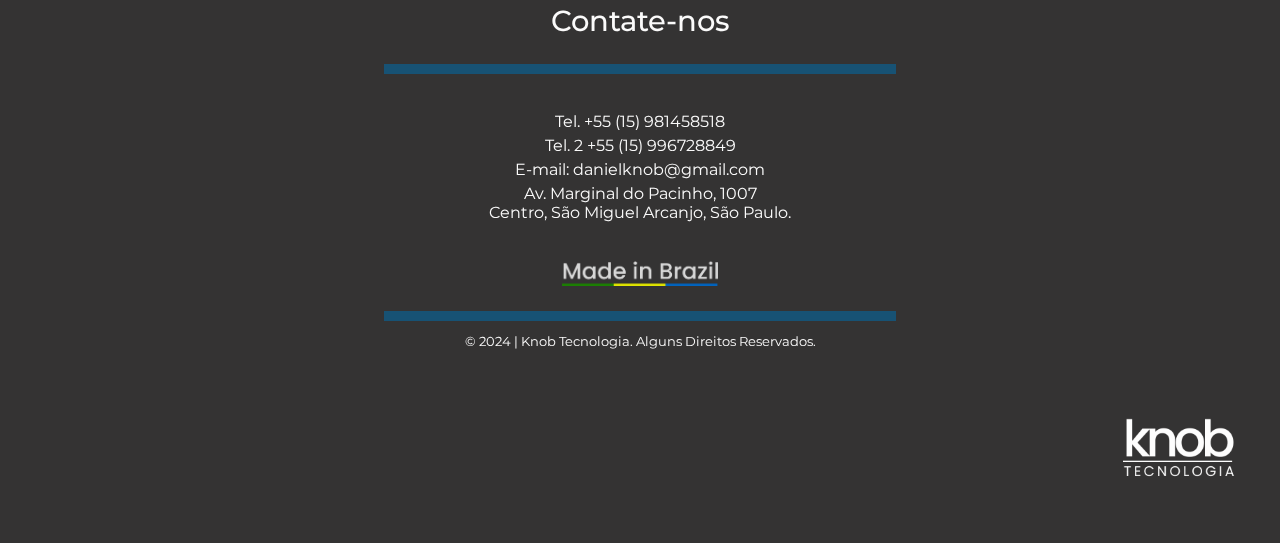
==== commit 0e788a98: "Update index.html" ====
--- a/index.html
+++ b/index.html
@@ -3,126 +3,225 @@
 <head>
     <meta charset="UTF-8">
     <meta name="viewport" content="width=device-width, initial-scale=1.0">
-    <title>Download PowerPro | Knob Tecnologia</title>
-    <link rel="stylesheet" href="css/download.css">
+    <title>PowePro | Crie aplicativos sem códigos</title>
+    <link rel="stylesheet" href="css/style.css">
     <link rel="shortcut icon" href="css/imagens/icons/PLogo.ico" type="image/x-icon">
 </head>
 <body>
-  <header>
-    <nav class="nav-bar">
-        <div class="logo-header">
-            <img src="css/imagens/LOGO KNOB NO BG.png" alt="">
+    <header>
+        <nav class="nav-bar">
+            <div class="logo-header">
+                <img src="css/imagens/logoknobtec.png" alt="">
+            </div>
+            <div class="nav-list">
+                <ul>
+                    <div class="dropdown">
+                        <button onclick="toggleDropdown()" class="dropbtn">Baixe Agora</button>
+                        <div id="myDropdown" class="dropdown-content">
+                            <a href="download.html">Versão gratuita</a>
+                            <a href="pgProntos.html">Programas prontos</a>
+                        </div>
+                    </div>
+                    <li class="nav-item"><a href="#faq" class="nav-link">FAQ</a></li>
+                </ul>
+            </div>
+            <div class="mobile-menu-icon">
+                <button onclick="menuShow()"><img class="icon" src="css/imagens/icons/menu-abertoPreto.png" alt=""></button>
+            </div>
+        </nav>
+        <div class="mobile-menu">
+            <ul>
+                <li class="nav-item"><a href="#powerpro" class="nav-link">FAQ</a></li>
+            </ul>    
         </div>
-    </div>
-</header>
+    </header>
     <main>
         <section id="home">
-            <div class="left-menu">
-                <div class="left-menu-links">
-                    <h3>Artigos úteis</h3>
-                    <a href="#" target="_blank" rel="noopener noreferrer">O que é PowerPro?</a>
-                    <a href="#" target="_blank" rel="noopener noreferrer">Como funciona a instalação do PowerPro?</a>
-                    <a href="#" target="_blank" rel="noopener noreferrer">É possível usar o PowerPro em rede?</a>
-                    <a href="#" target="_blank" rel="noopener noreferrer">Mensagens de erro</a>
-                    <a href="#" target="_blank" rel="noopener noreferrer">Diagnóstico e Solução de Problemas do PowerPro</a>
-                    <a href="index.html#faq" target="_blank" rel="noopener noreferrer">Outra ajuda</a>
-                </div>
-                <a href="index.html"><div class="left-menu-logoP"><img src="css/imagens/PP-LOGO.png" alt=""></div></a>
-                
-            </div>
-            <div class="right-content">
-                <h1 class="right-content-title">PowerPro para Desktop</h1>
-                <p class="versao">Versão gratuita para download (Tamanho do Arquivo: 30 MB)</p>
-                <p class="p-1right-content">Entendemos  a importância em democratizar o desenvolvimento de aplicativos, e é por isso que decidimos disponibilizar uma <span>versão gratuita</span> do PowerPro para download. Queremos que todos tenham a oportunidade de experimentar a facilidade e a rapidez com que é possível criar aplicativos funcionais usando nossa plataforma. Se você está pronto para simplificar o processo de desenvolvimento de aplicativos e transformar suas ideias, o PowerPro está aqui para ajudar.</p>
-                <hr class="divisao-right-content">
-                <p class="p-2right-content">O PowerPro está disponível para <span>Windows XP, 7, 8.1, 10 e 11</span>. Faça o download gratuito agora e descubra como é fácil criar aplicativos incríveis sem a necessidade de programação complexa.</p>
-                <a href="#meuBotao" class="btn-right-content">Download para Windows</a>
-                <div class="sobre">
-                    <h1 class="title-sobre-right">O que você precisa saber sobre o PowerPro</h1>
-                    <a href="#" class="link-licenca">Informações Importantes sobre Licença de uso do PowerPro</a>
-                    <ul class="benefits-list">
-                        <li>
-                          <span class="benefit-title">O que é PowerPro?</span>
-                          <div class="benefit-details">
-                            Desenvolvido com o conceito DOOP (Direct Object-oriented Programming), tecnologia desenvolvida e patenteada pela empresa KNOB TECNOLOGIA, o PowerPro não exige conhecimentos de programação, pois as tabelas e relacionamentos são efetuados automaticamente a partir de simples textos ou inclusão de objetos na tela com o clicar do mouse.
-                            <br><br>
-                            Muito mais eficaz do que o uso de Planilhas Eletrônicas e com a mesma simplicidade, o PowerPro permite desenvolver em minutos aplicativos de Bancos de Dados completos, com telas de dados, cálculos envolvendo campos, relacionamentos entre tabelas, inclusão de objetos Windows como botões, caixas de combinações, caixas de listagens, caixas de checagem, figuras, objetos OLE, paginas e grades. 
-                            <br><br>
-                            Com o PowerPro, você não precisa de conhecimentos em programação, apenas de sua criatividade e vontade de criar. Vem com a gente! A criação de aplicativos por aqui, é tão simples quanto escrever em um bloco de notas!
-                          </div>
-                        </li>
-                        <li>
-                          <span class="benefit-title">Como funciona a instalação do PowerPro?</span>
-                          <div class="benefit-details">
-                            It is a long established fact that a reader will be distracted by the readable content of a page when looking at its layout. The point of using Lorem Ipsum is that it has a more-or-less normal distribution of letters, as opposed to using 'Content here, content here', making it look like readable English.
-                            <br><br>
-                            It is a long established fact that a reader will be distracted by the readable content of a page when looking at its layout. The point of using Lorem Ipsum is that it has a more-or-less normal distribution of letters, as opposed to using 'Content here, content here', making it look like readable English.
-                          </div>
-                        </li>
-                        <li>
-                          <span class="benefit-title">É possível usar o PowerPro em rede?</span>
-                          <div class="benefit-details">
-                            It is a long established fact that a reader will be distracted by the readable content of a page when looking at its layout. The point of using Lorem Ipsum is that it has a more-or-less normal distribution of letters, as opposed to using 'Content here, content here', making it look like readable English.
-                            <br><br>
-                            It is a long established fact that a reader will be distracted by the readable content of a page when looking at its layout. The point of using Lorem Ipsum is that it has a more-or-less normal distribution of letters, as opposed to using 'Content here, content here', making it look like readable English.
-                          </div>
-                        </li>
-                        <li>
-                          <span class="benefit-title">Mensagens de erro</span>
-                          <div class="benefit-details">
-                            It is a long established fact that a reader will be distracted by the readable content of a page when looking at its layout. The point of using Lorem Ipsum is that it has a more-or-less normal distribution of letters, as opposed to using 'Content here, content here', making it look like readable English.
-                            <br><br>
-                            It is a long established fact that a reader will be distracted by the readable content of a page when looking at its layout. The point of using Lorem Ipsum is that it has a more-or-less normal distribution of letters, as opposed to using 'Content here, content here', making it look like readable English.
-                          </div>
-                        </li>
-                        <li>
-                          <span class="benefit-title">Diagnóstico e Solução de Problemas do PowerPro</span>
-                          <div class="benefit-details">
-                            It is a long established fact that a reader will be distracted by the readable content of a page when looking at its layout. The point of using Lorem Ipsum is that it has a more-or-less normal distribution of letters, as opposed to using 'Content here, content here', making it look like readable English.
-                             <br><br>
-                            It is a long established fact that a reader will be distracted by the readable content of a page when looking at its layout. The point of using Lorem Ipsum is that it has a more-or-less normal distribution of letters, as opposed to using 'Content here, content here', making it look like readable English.
-                          </div>
-                        </li>
-                        <li>
-                          <span class="benefit-title">Como posso sugerir melhorias ou novos recursos para o PowerPro?</span>
-                          <div class="benefit-details">
-                            Valorizamos a opinião dos nossos usuários! Se você tiver sugestões de melhorias ou novos recursos, envie-nos suas ideias através do formulário de contato. Adoramos ouvir você!
-                          </div>
-                        </li>
-                    </ul>
-                    <p class="confirm-sobre">Ao chegar aqui, você precisa afirmar que leu e concordou com os <a id="open-modal" href="javascript:void(0)">Termos de uso do PowerPro</a>:</p>
-                    <div id="fade" class="hide"></div>
-                    <div id="modal" class="hide">
-                      <div class="modal-header">
-                        <h2>Termos de uso do PowerPro</h2>
-                        <button id="close-modal">Fechar</button>
-                      </div>
-                      <div class="modal-body">
-                        <p>
-                          Lorem ipsum dolor sit amet consectetur, adipisicing elit. Hic, quam?
-                          Quas accusantium id cupiditate iste veritatis repudiandae odio dolore
-                          voluptas. Eum, deserunt quod. Sit similique laudantium assumenda
-                          repellat vel necessitatibus.
-                        </p>
-                        <p>
-                          Lorem ipsum dolor sit amet consectetur, adipisicing elit. Hic, quam?
-                          Quas accusantium id cupiditate iste veritatis repudiandae odio dolore
-                          voluptas. Eum, deserunt quod. Sit similique laudantium assumenda
-                          repellat vel necessitatibus.
-                        </p>
-                      </div>
-                    </div>
-                    <div class="btn-downloadCheck">
-                        <div class="check">
-                            <input type="checkbox" id="autorizarCheckbox">
-                            <label for="autorizarCheckbox" class="checkbox-label">Concordo com os termos</label>
-                        </div>
-                        <a id="meuBotao" download="PowerPro" class="btn-download-check">Fazer Download do PowerPro</a>
-                    </div>
-                </div>
+            <div class="textos-home">
+                <h1 id="home-title"></h1>
+                <p>Bem-vindo ao PowerPro, onde tornamos o desenvolvimento de aplicativos acessível a todos, sem a necessidade de conhecimento de programação. Com uma sólida experiência de 40 anos no desenvolvimento de aplicativos "sem-código", estamos empolgados em apresentar nossa abordagem única para criar aplicativos de forma simples, rápida e eficaz.</p>
+                <a href="#preco" class="btn-home">Comece gratuitamente</a>
+            </div>
+        </section>
+        <section id="visao">
+            <div class="textos-visao">
+                <h1>Acesso para Todos:<br>Nossa Visão sobre o Desenvolvimento de Aplicativos</h1>
+                <p class="desc-visao">There are many variations of passages of Lorem Ipsum available, but the majority have suffered alteration in some form, by injected humour, or randomised words which don't look even slightly believable. If you are going to use a passage of Lorem Ipsum, you need to be sure there isn't anything embarrassing hidden in the middle of text. All the Lorem Ipsum generators on the Internet tend to repeat predefined chunks as necessary, making this the first true generator on the Internet. It uses a dictionary of over 200 Latin words, combined with a handful of model sentence structures, to generate Lorem Ipsum which looks reasonable. The generated Lorem Ipsum is therefore always free from repetition, injected humour, or non-characteristic words etc.</p>
+            </div>
+        </section>
+        <section id="indicado">
+            <div class="imagem-indicado"></div>
+            <div class="textos-indicado">
+                <h1>Para quem o<br>PowerPro é indicado?</h1>
+                <p class="desc-indicado">O PowerPro é a escolha ideal para uma ampla gama de usuários, desde iniciantes até equipes corporativas. Se você busca simplicidade na criação de aplicativos poderosos sem a necessidade de codificação extensiva, o PowerPro é perfeito para você. Empresários, desenvolvedores iniciantes e profissionais experientes encontrarão no PowerPro a ferramenta versátil e intuitiva que impulsionará seus projetos para o próximo nível. Descubra como o PowerPro pode atender às suas necessidades, proporcionando uma experiência de desenvolvimento eficiente e sem complicações.</p>
+            </div>
+        </section>
+        <section id="preco">
+            <div class="textos-preco">
+                <h1>Comece a <br>construir<br>gratuitamente</h1>
+                <p class="desc-preco">Comece com um protótipo gratuito e faça o upgrade quando estiver pronto. Seja você um iniciante ou esteja em busca de funcionalidades full-stack, o PowerPro oferece o que você precisa à medida que avança.</p>
+                <a href="download.html" class="btn-preco" target="_blank" rel="noopener noreferrer">Download<a>
+            </div>
+            <div class="imagem-preco"><img src="css/imagens/35294599_8292847.svg" alt=""></div>
+        </section>
+        <section id="teste">
+            <div class="imagem-teste"><img src="css/imagens/12084746_20943890.svg" alt=""></div>
+            <div class="textos-teste">
+                <h1>Pague<br>por programas<br>já construidos</h1>
+                <p class="desc-teste">Explore nossa coleção exclusiva de programas prontos para uso com o PowerPro. Simplifique sua jornada tecnológica com soluções eficientes e potentes, projetadas para impulsionar seu sucesso. Descubra a praticidade de nossos programas e eleve sua experiência com o PowerPro.</p>
+                <a href="pgProntos.html" class="btn-teste">Conhecer</a>
+            </div>
+        </section>
+        <!--<section id="sobre">
+            <div class="textos-sobre">
+                <h1>O que é<br>PowerPro?</h1>
+                <p class="desc-sobre">
+                    Desenvolvido com o conceito DOOP (Direct Object-oriented Programming), tecnologia desenvolvida e patenteada pela empresa KNOB TECNOLOGIA, o PowerPro não exige conhecimentos de programação, pois as tabelas e relacionamentos são efetuados automaticamente a partir de simples textos ou inclusão de objetos na tela com o clicar do mouse.
+                    <br><br>
+                    Muito mais eficaz do que o uso de Planilhas Eletrônicas e com a mesma simplicidade, o PowerPro permite desenvolver em minutos aplicativos de Bancos de Dados completos, com telas de dados, cálculos envolvendo campos, relacionamentos entre tabelas, inclusão de objetos Windows como botões, caixas de combinações, caixas de listagens, caixas de checagem, figuras, objetos OLE, paginas e grades. 
+                    <br><br>
+                    Com o PowerPro, você não precisa de conhecimentos em programação, apenas de sua criatividade e vontade de criar. Vem com a gente! A criação de aplicativos por aqui, é tão simples quanto escrever em um bloco de notas!
+                </p>
+            </div>
+            <div class="imagem-sobre"></div>
+        </section>-->
+        <section id="quem-faz">
+            <h1 class="title-quem-faz">Quem faz o PowerPro?</h1>
+            <div class="desenvolvedoresContainer">
+                <div class="desenvUm">
+                    <div class="profile-img-desenv1"><img src="css/imagens/paulo.jpg" alt=""></div>
+                    <h1>Paulo José Knob</h1>
+                    <p>Paulo Knob é um renomado engenheiro nuclear, pós-doutor em Energia Solar Fotovoltaica, com ampla experiência acadêmica e profissional. Ele é diretor da KNOB TECNOLOGIA e consultor da Atech no Projeto LABGENE, além de contribuir para o desenvolvimento de cristais de silício e wafers para painéis solares.</p>
+                    <div class="iconsSocial">
+                        <a href="#" target="_blank" class="iconsSocialLink1">
+                            <img src="css/imagens/icons/linkedin.png" alt="" class="iconsSocialIco1">
+                        </a>
+                        <a href="#" target="_blank" class="iconsSocialLink2">
+                            <img src="css/imagens/icons/instagram.png" alt="" class="iconsSocialIco2">
+                        </a>
+                    </div>
+                </div>
+                <div class="desenvDois">
+                    <div class="profile-img-desenv2"><img src="css/imagens/daniel.jpg" alt=""></div>
+                    <h1>Daniel Knob</h1>
+                    <p>Daniel Knob é um engenheiro com vasta experiência em energia solar fotovoltaica. Ele possui doutorado em Engenharia de Materiais pelo IPEN-USP e diploma em Engenharia Mecânica pela UFSC. Nos últimos dez anos, ele se dedicou a projetos sociais e iniciativas de sustentabilidade, promovendo o uso da energia solar como uma alternativa limpa e renovável.</p>
+                    <div class="iconsSocial">
+                        <a href="https://www.linkedin.com/in/daniel-knob-55410074/" target="_blank" class="iconsSocialLink1">
+                            <img src="css/imagens/icons/linkedin.png" alt="" class="iconsSocialIco1">
+                        </a>
+                        <a href="https://www.instagram.com/dknob/" target="_blank" class="iconsSocialLink2">
+                            <img src="css/imagens/icons/instagram.png" alt="" class="iconsSocialIco2">
+                        </a>
+                    </div>
+                </div>
+                <div class="desenvTres">
+                    <div class="profile-img-desenv3"><img src="css/imagens/kaique.png" alt=""></div>
+                    <h1>Kaique Lopes</h1>
+                    <p>Kaique Lopes é um desenvolvedor web com especialização em design de páginas. Atualmente estagiário na Knob Tecnologia, está focado no desenvolvimento de software no-code, onde tem a oportunidade de aprimorar suas habilidades e aprender com os melhores profissionais do setor.</p>
+                    <div class="iconsSocial">
+                        <a href="https://www.linkedin.com/in/kaique-lopes-779450263/" target="_blank" class="iconsSocialLink1">
+                            <img src="css/imagens/icons/linkedin.png" alt="" class="iconsSocialIco1">
+                        </a>
+                        <a href="https://www.instagram.com/kaique.exe/" target="_blank" class="iconsSocialLink2">
+                            <img src="css/imagens/icons/instagram.png" alt="" class="iconsSocialIco2">
+                        </a>
+                    </div>
+                </div>
+            </div>
+        </section>
+        <section id="faq">
+            <div class="titulo-faq">
+                <h1>Perguntas frequentes</h1>
+            </div>
+            <ul class="benefits-list">
+                <li>
+                  <span class="benefit-title">Quais são os requisitos para usar o PowerPro?</span>
+                  <div class="benefit-details">
+                    O PowerPro é compatível em desktops. Tudo que você precisa é de criatividade para começar a criar aplicativos incríveis!
+                  </div>
+                </li>
+                <li>
+                  <span class="benefit-title">O PowerPro é gratuito?</span>
+                  <div class="benefit-details">
+                    Sim, o PowerPro está disponível para download gratuito. Você pode criar aplicativos sem custos!
+                  </div>
+                </li>
+                <li>
+                  <span class="benefit-title">Posso criar aplicativos complexos com o PowerPro?</span>
+                  <div class="benefit-details">
+                    Com certeza! O PowerPro permite criar aplicativos simples ou complexos, adaptados às suas necessidades. Nossa plataforma oferece recursos avançados para lidar com projetos diversos.
+                  </div>
+                </li>
+                <li>
+                  <span class="benefit-title">Como posso adquirir os templates de programas prontos?</span>
+                  <div class="benefit-details">
+                    Nossos templates estão disponíveis para compra diretamente no site do PowerPro. Escolha entre uma variedade de modelos e adquira o que melhor se encaixa nas suas necessidades.
+                  </div>
+                </li>
+                <li>
+                  <span class="benefit-title">Posso personalizar os templates de acordo com meu projeto?</span>
+                  <div class="benefit-details">
+                    Sim, nossos templates são totalmente customizáveis. Após a compra, você pode adaptá-los com facilidade, inserindo seus próprios dados e conteúdos.
+                  </div>
+                </li>
+                <li>
+                  <span class="benefit-title">Como posso sugerir melhorias ou novos recursos para o PowerPro?</span>
+                  <div class="benefit-details">
+                    Valorizamos a opinião dos nossos usuários! Se você tiver sugestões de melhorias ou novos recursos, envie-nos suas ideias através do formulário de contato. Adoramos ouvir você!
+                  </div>
+                </li>
+            </ul>
+            <div class="titulo-faq-dois">
+                <h1>Envie sua dúvida!</h1>
+            </div>
+            <div class="contato-faq">
+                <form action="" method="post">
+                    <label for="nome">Seu nome:</label>
+                    <input type="text" id="nome" name="nome" required>
+                  
+                    <label for="email">Seu E-mail:</label>
+                    <input type="email" id="email" name="email" required>
+                  
+                    <label for="assunto">Assunto:</label>
+                    <input type="text" id="assunto" name="assunto" required>
+                  
+                    <label for="mensagem">Mensagem:</label>
+                    <textarea id="mensagem" name="mensagem" rows="4" required></textarea>
+                  
+                    <input type="submit" value="Enviar">
+
+                    <input type="hidden" name="_next" value="https://okaiquelopes.github.io/powerprofinal/agredecimento.html">
+                </form>
+                <div class="imagem-contato-faq">
+                    <img src="css/imagens/33759779_8094458.jpg" alt="">
+                </div>
+            </div>
+        </section>
+        <section id="contribua">
+            <div class="imagem-contribua"></div>
+            <div class="textos-contribua">
+                <h1>Faça parte da magia PowerPro! Contribua para a continuação desse projeto</h1>
+                <p class="desc-contribua">Você já se perguntou como esse maravilhoso software, o PowerPro, ganha vida? Bem, a verdade é que ele é criado por um ser humano real, que precisa de uma dose de cafeína para manter a criatividade fluindo! Aqui está sua chance de fazer parte da mágica e apoiar o desenvolvedor por trás das cortinas.</p>
+                <a href="contribua.html" class="btn-contribua">Contribua</a>
             </div>
         </section>
     </main>
-    <script src="script.js"></script>
+    <footer>
+        <h2>Contate-nos</h2>
+        <hr class="divisaoFooter">
+        <div class="contFooter">
+            <a href="tel:+55 (15) 981458518">Tel. +55 (15) 981458518</a>
+            <a href="tel:+55 (15) 996728849">Tel. 2 +55 (15) 996728849</a>
+            <a href="mailto:danielknob@gmail.com" target="_blank">E-mail: danielknob@gmail.com</a>
+            <p>Av. Marginal do Pacinho, 1007<br>Centro, São Miguel Arcanjo, São Paulo.</p>
+        </div>
+        <img class="imgFooter" src="css/imagens/madein.png" alt="">
+        <hr class="divisaoFooter">
+        <p class="footerDireitos">&copy; 2024 | Knob Tecnologia. Alguns Direitos Reservados.</p>
+        <div class="logo-footer">
+            <img src="css/imagens/LOGO_KNOB_TEC_BGBLACK.png" alt="">
+        </div>
+    </footer>
+<script src="script.js"></script>
 </body>
 </html>
--- a/css/style.css
+++ b/css/style.css
@@ -0,0 +1,888 @@
+@import url('https://fonts.googleapis.com/css2?family=Montserrat:wght@400;500&family=Space+Grotesk:wght@400;500;700&display=swap');
+*{
+    margin: 0;
+    padding: 0;
+    box-sizing: border-box;
+}
+html{
+    scroll-behavior: smooth;
+}
+body{
+    background-color: rgba(253, 253, 253, 1);
+    font-family: 'Montserrat';
+}
+header {
+    align-items: center;
+}
+.logo-header{
+    display: flex;
+    align-items: center;
+    justify-content: center;
+    height: 55px;
+    margin-left: 3%;
+}
+.logo-header img{
+    height: 55px;
+    width: 100%;
+}
+.nav-bar {
+    display: flex;
+    align-items: center;
+    padding: 1rem 1rem;
+}
+.nav-list {
+    display: flex;
+    align-items: center;
+    justify-content: space-evenly;
+    margin-left: 70%;
+}
+.nav-list ul {
+    display: flex;
+    justify-content: center;
+    align-items: center;
+    list-style: none;
+}
+.nav-item {
+    margin: 0 20px;
+}
+.nav-link {
+    color: #09142D;
+    font-family: 'Montserrat';
+    font-size: 1rem;
+    font-style: normal;
+    font-weight: 500;
+    line-height: normal;
+    text-decoration: none;
+}
+.dropbtn {
+    padding: 12px;
+    font-size: 1rem;
+    font-weight: 500;
+    border: none;
+    cursor: pointer;
+    background-color: #FDFDFD;
+    border-radius: 5px;
+}
+.dropdown {
+    position: relative;
+    display: inline-block;
+    border-radius: 5px;
+}
+.dropdown-content {
+    display: none;
+    position: absolute;
+    background-color: #FDFDFD;
+    min-width: 200px;
+    box-shadow: 0px 8px 16px 0px rgba(0,0,0,0.2);
+    z-index: 1;
+    color: #09142D;
+    border-radius: 5px;
+}
+.dropdown-content a {
+    color: #09142D;
+    font-weight: 500;
+    padding: 12px 16px;
+    text-decoration: none;
+    display: block;
+}
+.dropdown-content a:hover {
+    background-color: #f1f1f1;
+}
+.show {
+    display: block;
+}
+.mobile-menu-icon {
+    display: none;
+}
+.mobile-menu {
+    display: none;
+}
+#home{
+    display: flex;
+    flex-direction: column;
+    width: 100%;
+    height: 100vh;
+    background-color: rgba(247, 252, 254, 1);
+}
+.textos-home{
+    display: flex;
+    flex-direction: column;
+    width: 60%;
+    max-height: auto;
+    margin-top: 10%;
+    margin-left: 5%;
+}
+#home-title{
+    color: #09142D;
+    font-family: 'Space Grotesk';
+    font-size: 2.5rem;
+    font-style: normal;
+    font-weight: 700;
+    line-height: 108.333%; /* 3.25rem */
+}
+.textos-home p{
+    color: #09142D;
+    font-family: 'Space Grotesk';
+    font-size: 1rem;
+    font-style: normal;
+    font-weight: 400;
+    line-height: normal;
+    margin-top: 3%;
+}
+.btn-home{
+    color: #FDFDFD;
+    font-family: 'Space Grotesk';
+    font-size: 1.1rem;
+    font-style: normal;
+    font-weight: 700;
+    line-height: normal;
+    text-decoration: none;
+    align-items: center;
+    justify-content: center;
+    background: #175274;
+    padding: 15px 20px;
+    border-radius: 5px;
+    width: 30%;
+    margin-top: 3%;
+}
+.btn-home:hover{
+    background: #10374e;
+    transition: all 0.3s ease-out;
+}
+#indicado{
+    display: flex;
+    flex-direction: row;
+    max-height: auto;
+    width: 100%;
+    height: 100vh;
+    background-color: rgba(253, 253, 253, 1);
+}
+.textos-indicado{
+    display: flex;
+    flex-direction: column;
+    width: 40%;
+    max-height: auto;
+    margin-left: 5%;
+    margin-top: 5%;
+}
+.textos-indicado h1{
+    color: #09142D;
+    font-family: 'Space Grotesk';
+    font-size: 2.5rem;
+    font-style: normal;
+    font-weight: 700;
+    line-height: normal;
+    margin-top: 3%;
+}
+.desc-indicado{
+    color: #09142D;
+    font-family: 'Space Grotesk';
+    font-size: 1.1rem;
+    font-style: normal;
+    font-weight: 400;
+    line-height: normal;
+    margin-top: 5%;
+}
+.imagem-indicado{
+    display: flex;
+    width: 50%;
+    max-height: auto;
+    align-items: center;
+    justify-content: center;
+    background-image: url(imagens/8497398_3937432.svg);
+    background-repeat: no-repeat;
+    margin-left: 3%;
+}
+#preco{
+    display: flex;
+    flex-direction: row;
+    max-height: auto;
+    width: 100%;
+    height: 80vh;
+    background-color: rgba(214, 239, 251, 1);
+}
+.textos-preco{
+    display: flex;
+    flex-direction: column;
+    width: 40%;
+    max-height: auto;
+    margin-left: 5%;
+    margin-top: 5%;
+}
+.textos-preco h1{
+    color: #00033D;
+    font-family: 'Space Grotesk';
+    font-size: 2.5rem;
+    font-style: normal;
+    font-weight: 700;
+    line-height: normal;
+    margin-top: 3%;
+}
+.desc-preco{
+    color: #09142D;
+    font-family: 'Space Grotesk';
+    font-size: 1.1rem;
+    font-style: normal;
+    font-weight: 400;
+    line-height: normal;
+    margin-top: 3%;
+}
+.btn-preco{
+    color: #FDFDFD;
+    font-family: 'Space Grotesk';
+    font-size: 1.3rem;
+    font-style: normal;
+    font-weight: 500;
+    line-height: normal;
+    text-decoration: none;
+    display: flex;
+    align-items: center;
+    justify-content: center;
+    background: #175274;
+    padding: 15px 20px;
+    width: 40%;
+    margin-top: 5%;
+    border-radius: 5px;
+}
+.btn-preco:hover{
+    background: #10374e;
+    transition: all 0.3s ease-out;
+}
+.imagem-preco{
+    display: flex;
+    width: 50%;
+    height: 500px;
+    align-items: center;
+    justify-content: center;
+    margin-left: 45%;
+}
+.imagem-preco img{
+    display: flex;
+    height: 400px;
+}
+#teste{
+    display: flex;
+    flex-direction: row;
+    max-height: auto;
+    width: 100%;
+    height: 80vh;
+    background-color: rgba(238, 225, 223, 1);
+}
+.textos-teste{
+    display: flex;
+    flex-direction: column;
+    text-align: right;
+    align-items: flex-end;
+    width: 40%;
+    max-height: auto;
+    margin-left: 20%;
+    margin-top: 5%;
+    
+}
+.tittle-teste{
+    color: #3B5EED;
+    font-family: 'Space Grotesk';
+    font-size: 1.1rem;
+    font-style: normal;
+    font-weight: 500;
+    line-height: normal;
+}
+.textos-teste h1{
+    color: #140A77;
+    font-family: 'Space Grotesk';
+    font-size: 2.5rem;
+    font-style: normal;
+    font-weight: 700;
+    line-height: normal;
+    margin-top: 3%;
+}
+.desc-teste{
+    color: #09142D;
+    font-family: 'Space Grotesk';
+    font-size: 1.1rem;
+    font-style: normal;
+    font-weight: 400;
+    line-height: normal;
+    margin-top: 3%;
+}
+.imagem-teste{
+    display: flex;
+    width: 50%;
+    height: 500px;
+    max-height: auto;
+    align-items: center;
+    justify-content: center;
+    margin-left: 30%;
+    mix-blend-mode: multiply;
+}
+.imagem-teste img{
+    display: flex;
+    height: 450px;
+}
+.btn-teste{
+    color: #FDFDFD;
+    font-family: 'Space Grotesk';
+    font-size: 1.3rem;
+    font-style: normal;
+    font-weight: 500;
+    line-height: normal;
+    text-decoration: none;
+    display: flex;
+    align-items: center;
+    justify-content: center;
+    background: #140A77;
+    padding: 15px 20px;
+    width: 40%;
+    margin-top: 5%;
+    border-radius: 5px;
+}
+.btn-teste:hover{
+    background: #0f0755;
+    transition: all 0.3s ease-out;
+}
+#sobre{
+    display: flex;
+    flex-direction: row;
+    max-height: auto;
+    width: 100%;
+    height: 110vh;
+    background-color: rgba(202, 239, 193, 1);
+}
+.textos-sobre{
+    display: flex;
+    flex-direction: column;
+    width: 40%;
+    max-height: auto;
+    margin-left: 5%;
+    margin-top: 5%;
+}
+.tittle-sobre{
+    color: #3B5EED;
+    font-family: 'Space Grotesk';
+    font-size: 1.1rem;
+    font-style: normal;
+    font-weight: 500;
+    line-height: normal;
+}
+.textos-sobre h1{
+    color: #00033D;
+    font-family: 'Space Grotesk';
+    font-size: 2.5rem;
+    font-style: normal;
+    font-weight: 700;
+    line-height: normal;
+    margin-top: 3%;
+}
+.desc-sobre{
+    color: #09142D;
+    font-family: 'Space Grotesk';
+    font-size: 1.1rem;
+    font-style: normal;
+    font-weight: 400;
+    line-height: normal;
+    margin-top: 3%;
+}
+.imagem-sobre{
+    display: flex;
+    width: 50%;
+    max-height: auto;
+    align-items: center;
+    justify-content: center;
+    background-repeat: no-repeat;
+    margin-left: 3%;
+}
+#quem-faz{
+    display: flex;
+    flex-direction: column;
+    background-color: rgba(247, 252, 254, 1);
+    height: 100vh;
+}
+.title-quem-faz{
+    color: #00033D;
+    font-family: 'Space Grotesk';
+    font-size: 2.5rem;
+    font-style: normal;
+    font-weight: 700;
+    line-height: normal;
+    text-align: left;
+    margin-left: 3%;
+    margin-top: 3%;
+}
+.desenvolvedoresContainer{
+    max-height: auto;
+    width: 100%;
+    display: flex;
+    flex-direction: row;
+    align-items: center;
+    justify-content: center;
+    margin-top: 10%;
+    gap: 80px;
+}
+.desenvUm,
+.desenvDois{
+    display: flex;
+    flex-direction: column;
+    height: 350px;
+    width: 35%;
+    align-items: center;
+    background-color: #FFF;
+    -webkit-box-shadow: 0px 0px 30px 0px rgba(0,0,0,0.25);
+    -moz-box-shadow: 0px 0px 30px 0px rgba(0,0,0,0.25);
+    box-shadow: 0px 0px 30px 0px rgba(0,0,0,0.25);
+    border-radius: 15px;
+}
+.profile-img-desenv1,
+.profile-img-desenv2{
+    display: flex;
+    align-items: center;
+    justify-content: center;
+    width: 150px;
+    height: 150px;
+    margin-top: -15%;
+    border-radius: 100%;
+    background-color: #FFF;
+    -webkit-box-shadow: 0px 0px 10px 0px rgba(0,0,0,0.25);
+    -moz-box-shadow: 0px 0px 10px 0px rgba(0,0,0,0.25);
+    box-shadow: 0px 0px 10px 0px rgba(0,0,0,0.25);
+}
+.profile-img-desenv1 img,
+.profile-img-desenv2 img{
+    width: 150px;
+    height: 150px;
+    border-radius: 100%;
+}
+.desenvUm h1,
+.desenvDois h1{
+    font-family: 'Space Grotesk';
+    font-style: normal;
+    font-weight: 500;
+    font-size: 1.8rem;
+    color: #1E1E1E;
+    margin-top: 2%;
+}
+.desenvUm p,
+.desenvDois p{
+    font-family: 'Space Grotesk';
+    font-style: normal;
+    font-weight: 400;
+    font-size: 1rem;
+    color: #1E1E1E;
+    margin-top: 3%;
+    margin-bottom: 5%;
+    width: 80%;
+}
+#faq{
+    background-color: #FDFDFD;
+    max-height: auto;
+    display: flex;
+    flex-direction: column;
+    width: 100%;
+    margin-bottom: 5%;
+}
+.titulo-faq{
+    display: flex;
+    flex-direction: column;
+    width: 100%;
+    max-height: auto;
+    margin-top: 3%;
+    justify-content: center;
+}
+.titulo-faq h1{
+    color: #09142D;
+    font-family: 'Space Grotesk';
+    font-size: 2.5rem;
+    font-style: normal;
+    font-weight: 500;
+    line-height: normal;
+    margin-left: 5%;
+}
+/* Estilos para a lista de benefícios */
+.benefits-list {
+    list-style-type: none;
+    padding: 0;
+    margin: 0;
+    margin-top: 3%;
+    width: 90%;
+    max-height: auto;
+    margin-left: 3%;
+  }
+  
+  /* Estilos para cada item da lista */
+  .benefits-list li {
+    background-color: #FDFDFD;
+    padding: 20px;
+    border-radius: 5px;
+    margin-bottom: 10px;
+    box-shadow: 0px 2px 5px rgba(0, 0, 0, 0.1);
+    cursor: pointer;
+  }
+  
+  /* Estilos para os detalhes do benefício (inicialmente ocultos) */
+  .benefit-details {
+    display: none;
+    padding: 20px;
+    border-radius: 5px;
+    margin-top: 5px;
+  }
+  
+  /* Estilos para o título do benefício */
+  .benefit-title {
+    font-weight: 400;
+    color: #1E1E1E;
+    font-family: 'Space Grotesk';
+  }
+  
+  /* Estilos para o título do benefício quando o item está expandido */
+  .benefits-list li.active .benefit-title {
+    color: #1E1E1E;
+    font-weight: 500;
+  }
+  
+  /* Estilos para os detalhes do benefício quando o item está expandido */
+  .benefits-list li.active .benefit-details {
+    display: block;
+  }
+  /* Adicione estilos ao botão de alternância */
+  .titulo-faq-dois{
+    display: flex;
+    flex-direction: column;
+    width: 100%;
+    max-height: auto;
+    margin-top: 5%;
+    align-items: flex-start;
+    justify-content: center;
+}
+.titulo-faq-dois h1{
+    color: #09142D;
+    font-family: 'Space Grotesk';
+    font-size: 2.5rem;
+    font-style: normal;
+    font-weight: 500;
+    line-height: normal;
+    margin-left: 3%;
+}
+.contato-faq{
+    display: flex;
+    flex-direction: row;
+    width: 100%;
+    max-height: auto;
+}
+/* Estilo para o formulário de contato */
+form {
+    width: 40%;
+    margin-left: 3%;
+    margin-top: 3%;
+  }
+  
+  label {
+    display: block;
+    margin-bottom: 8px;
+    font-family: 'Space Grotesk';
+    font-weight: 400;
+  }
+  
+  input[type="text"],
+  input[type="email"],
+  textarea {
+    width: 100%;
+    padding: 10px;
+    margin-bottom: 20px;
+    border: 1px solid #ccc;
+    border-radius: 5px;
+    font-family: 'Space Grotesk';
+  }
+  
+  textarea {
+    resize: vertical;
+  }
+  
+  input[type="submit"] {
+    background: #175274;
+    color: #fff;
+    font-weight: 600;
+    width: 40%;
+    padding: 12px 20px;
+    border: none;
+    border-radius: 5px;
+    cursor: pointer;
+    font-size: 1rem;
+    font-family: 'Space Grotesk';
+  }
+  
+  input[type="submit"]:hover {
+    background: #10374e;
+  }
+  
+  /* Estilo para a mensagem de confirmação */
+  .confirmation-message {
+    color: #4CAF50;
+    font-weight: bold;
+  }
+  
+.imagem-contato-faq{
+    display: flex;
+    align-items: center;
+    justify-content: center;
+    width: 40%;
+    height: 400px;
+    margin-left: 13%;
+    margin-top: 3%;
+    border-radius: 10px;
+   
+}
+.imagem-contato-faq img{
+    max-width: auto;
+    height: 490px;
+    
+}
+#contribua{
+    display: flex;
+    flex-direction: row;
+    height: 80vh;
+    width: 100%;
+    background-color: rgba(214, 222, 241, 1);
+}
+.textos-contribua{
+    display: flex;
+    flex-direction: column;
+    text-align: right;
+    align-items: flex-end;
+    width: 40%;
+    max-height: auto;
+    margin-left: 3%;
+    margin-top: 5%;
+    
+}
+.textos-contribua h1{
+    color: #283F04;
+    font-family: 'Space Grotesk';
+    font-size: 2.5rem;
+    font-style: normal;
+    font-weight: 700;
+    line-height: normal;
+    margin-top: 3%;
+}
+.desc-contribua{
+    color: #283F04;
+    font-family: 'Space Grotesk';
+    font-size: 1.1rem;
+    font-style: normal;
+    font-weight: 400;
+    line-height: normal;
+    margin-top: 3%;
+}
+.imagem-contribua{
+    display: flex;
+    width: 50%;
+    max-height: auto;
+    align-items: center;
+    justify-content: center;
+    background-image: url(imagens/contribua1.jpg);
+    background-size: 100%;
+    background-repeat: no-repeat;
+    margin-left: 3%;
+    margin-top: 8%;
+    mix-blend-mode: multiply;
+}
+.btn-contribua{
+    color: #FDFDFD;
+    font-family: 'Space Grotesk';
+    font-size: 1.3rem;
+    font-style: normal;
+    font-weight: 500;
+    line-height: normal;
+    text-decoration: none;
+    display: flex;
+    align-items: center;
+    justify-content: center;
+    background: #283F04;
+    padding: 15px 20px;
+    width: 40%;
+    margin-top: 5%;
+    border-radius: 5px;
+}
+.btn-contribua:hover{
+    background: #1c2c03;
+    transition: all 0.3s ease-out;
+}
+footer{
+    display: flex;
+    flex-direction: column;
+    align-items: center;
+    justify-content: center;
+    height: 600px;
+    width: 100%;
+    background-color: rgba(52, 51, 51, 1);
+}
+footer h2{
+    font-family: 'Montserrat';
+    font-style: normal;
+    font-weight: 500;
+    font-size: 1.8rem;
+    color: #FBFBFB;
+
+}
+.divisaoFooter{
+    border: 5px solid #175274;
+    width: 40%;
+    margin-top: 2%;
+}
+.contFooter{
+    width: 40%;
+    margin-top: 3%;
+    max-height: auto;
+    align-items: center;
+    display: flex;
+    flex-direction: column;
+    gap: 5px;
+}
+.contFooter a,
+.contFooter p{
+    font-family: 'Montserrat';
+    font-style: normal;
+    font-weight: 400;
+    font-size: 1rem;
+    text-align: center;
+    text-decoration: none;
+    color: #FBFBFB;
+}
+.imgFooter{
+    height: 25px;
+    display: flex;
+    margin-top: 3%;
+}
+.footerDireitos{
+    font-family: 'Montserrat';
+    font-style: normal;
+    font-weight: 400;
+    font-size: 0.8rem;
+    text-align: center;
+    color: #FBFBFB;
+    margin-top: 1%;
+}
+.logo-footer{
+    display: flex;
+    flex-direction: row;
+    align-items: center;
+    justify-content: flex-end;
+    max-height: auto;
+    width: 100%;
+}
+.logo-footer img{
+    display: flex;
+    height: 70px;
+    margin-right: 3%;
+    margin-top: 5%;
+}
+@media (max-width: 768px) {
+    .nav-bar {
+        padding: 1rem 1.5rem;
+    }
+    .nav-item {
+        display: none;
+    }
+    #mudarEstilo{
+        display: none;
+    }
+    .mobile-menu-icon {
+        display: block;
+        margin-left: 20%;
+    }
+    .mobile-menu-icon button {
+        background-color: transparent;
+        border: none;
+        cursor: pointer;
+    }
+    .icon{
+        height: 30px;
+    }
+    .mobile-menu ul {
+        display: flex;
+        flex-direction: column;
+        text-align: center;
+        padding-bottom: 1rem;
+        align-items: center;
+    }
+    .mobile-menu .nav-item {
+        display: block;
+        padding-top: 1.2rem;
+    }
+    .mobile-menu #mudarEstilo{
+        display: block;
+        width: 50%;
+        margin-top: 2%;
+    }
+    .mobile-menu #mudarEstilo:hover{
+        scale: 1;
+    }
+    .open {
+        display: block;
+    }
+    .logo-header{
+        display: none;
+    }
+    .dropdown{
+        display: none;
+    }
+    #home,
+    #indicado,
+    #preco,
+    #teste{
+        align-items: center;
+        height: 40vh;
+    }
+    .textos-home,
+    .textos-indicado,
+    .textos-preco,
+    .textos-teste{
+        width: 100%;
+        margin: 0;
+    }
+    .textos-home h1,
+    .textos-indicado h1,
+    .textos-preco h1{
+        font-size: 1.5rem;
+        margin-left: 2%;
+    }
+    .textos-home p,
+    .textos-indicado p,
+    .textos-preco p{
+        font-size: 0.8rem;
+        margin-left: 2%;
+    }
+    .btn-home,
+    .btn-preco{
+        font-size: 0.9rem;
+        width: 50%;
+        margin-left: 2%;
+    }
+    .imagem-indicado{
+        display: none;
+    }
+    .imagem-preco{
+        display: none;
+    }
+    .tittle-preco{
+        font-size: 0.8rem;
+    }
+    .imagem-teste{
+        display: none;
+    }
+    .textos-teste{
+        width: 100%;
+        margin: 0;
+    }
+    .textos-teste h1{
+        font-size: 1.5rem;
+        margin-right: 2%;
+    }
+    .textos-teste p{
+        font-size: 0.8rem;
+        margin-right: 2%;
+    }
+    .btn-teste{
+        font-size: 0.9rem;
+        width: 50%;
+        margin-right: 2%;
+    }
+}
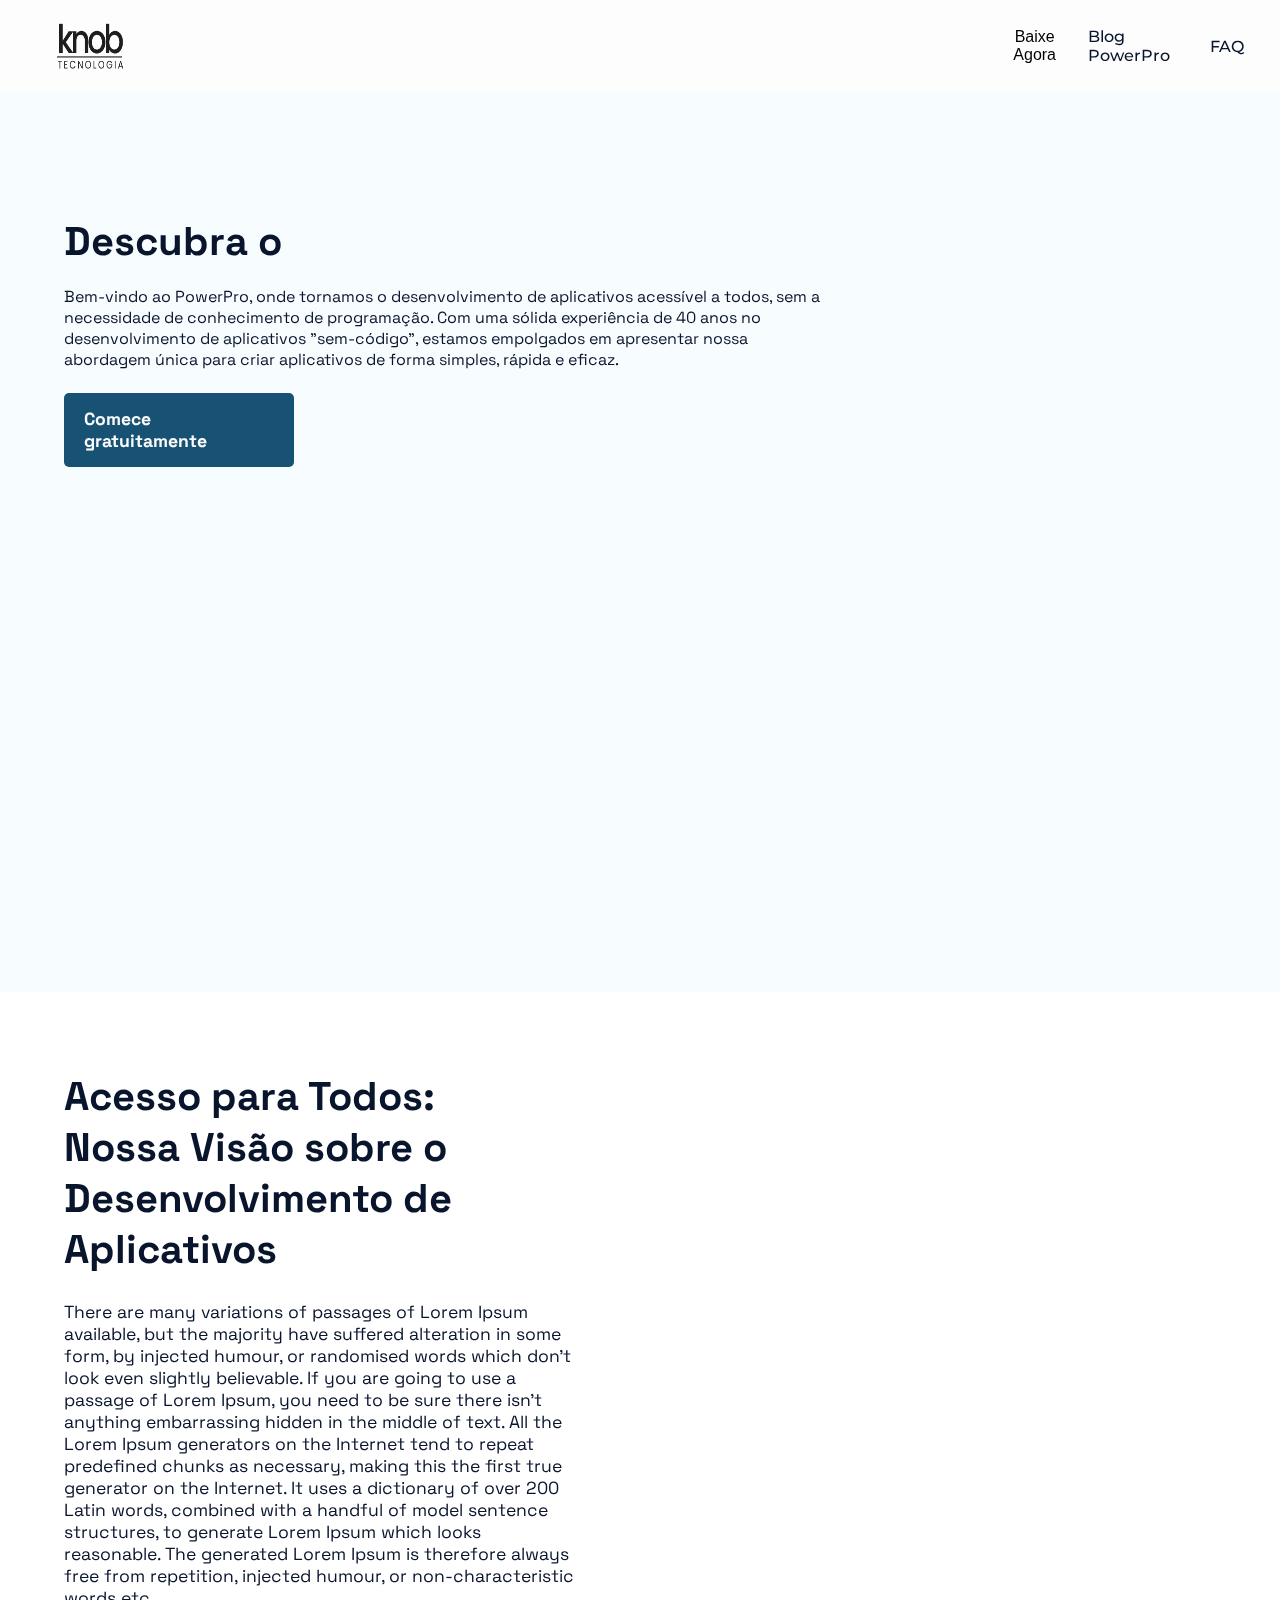
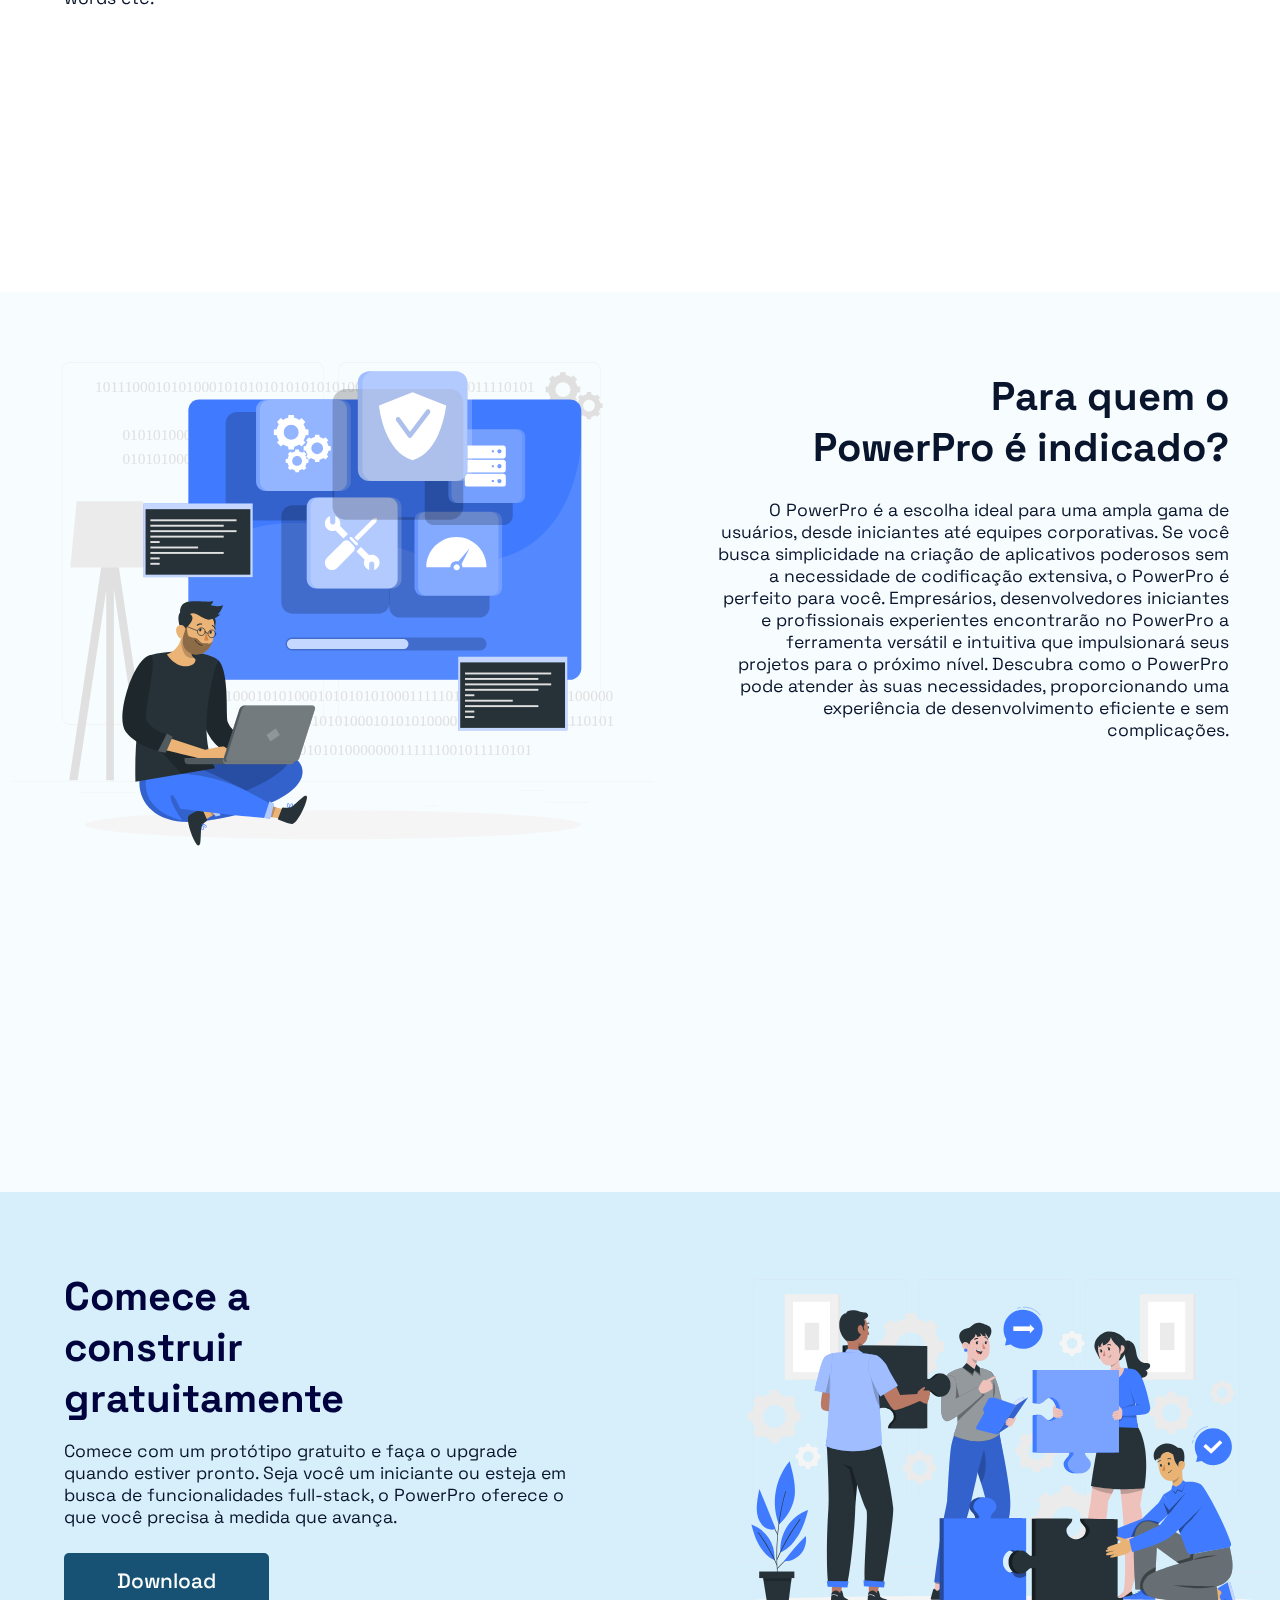
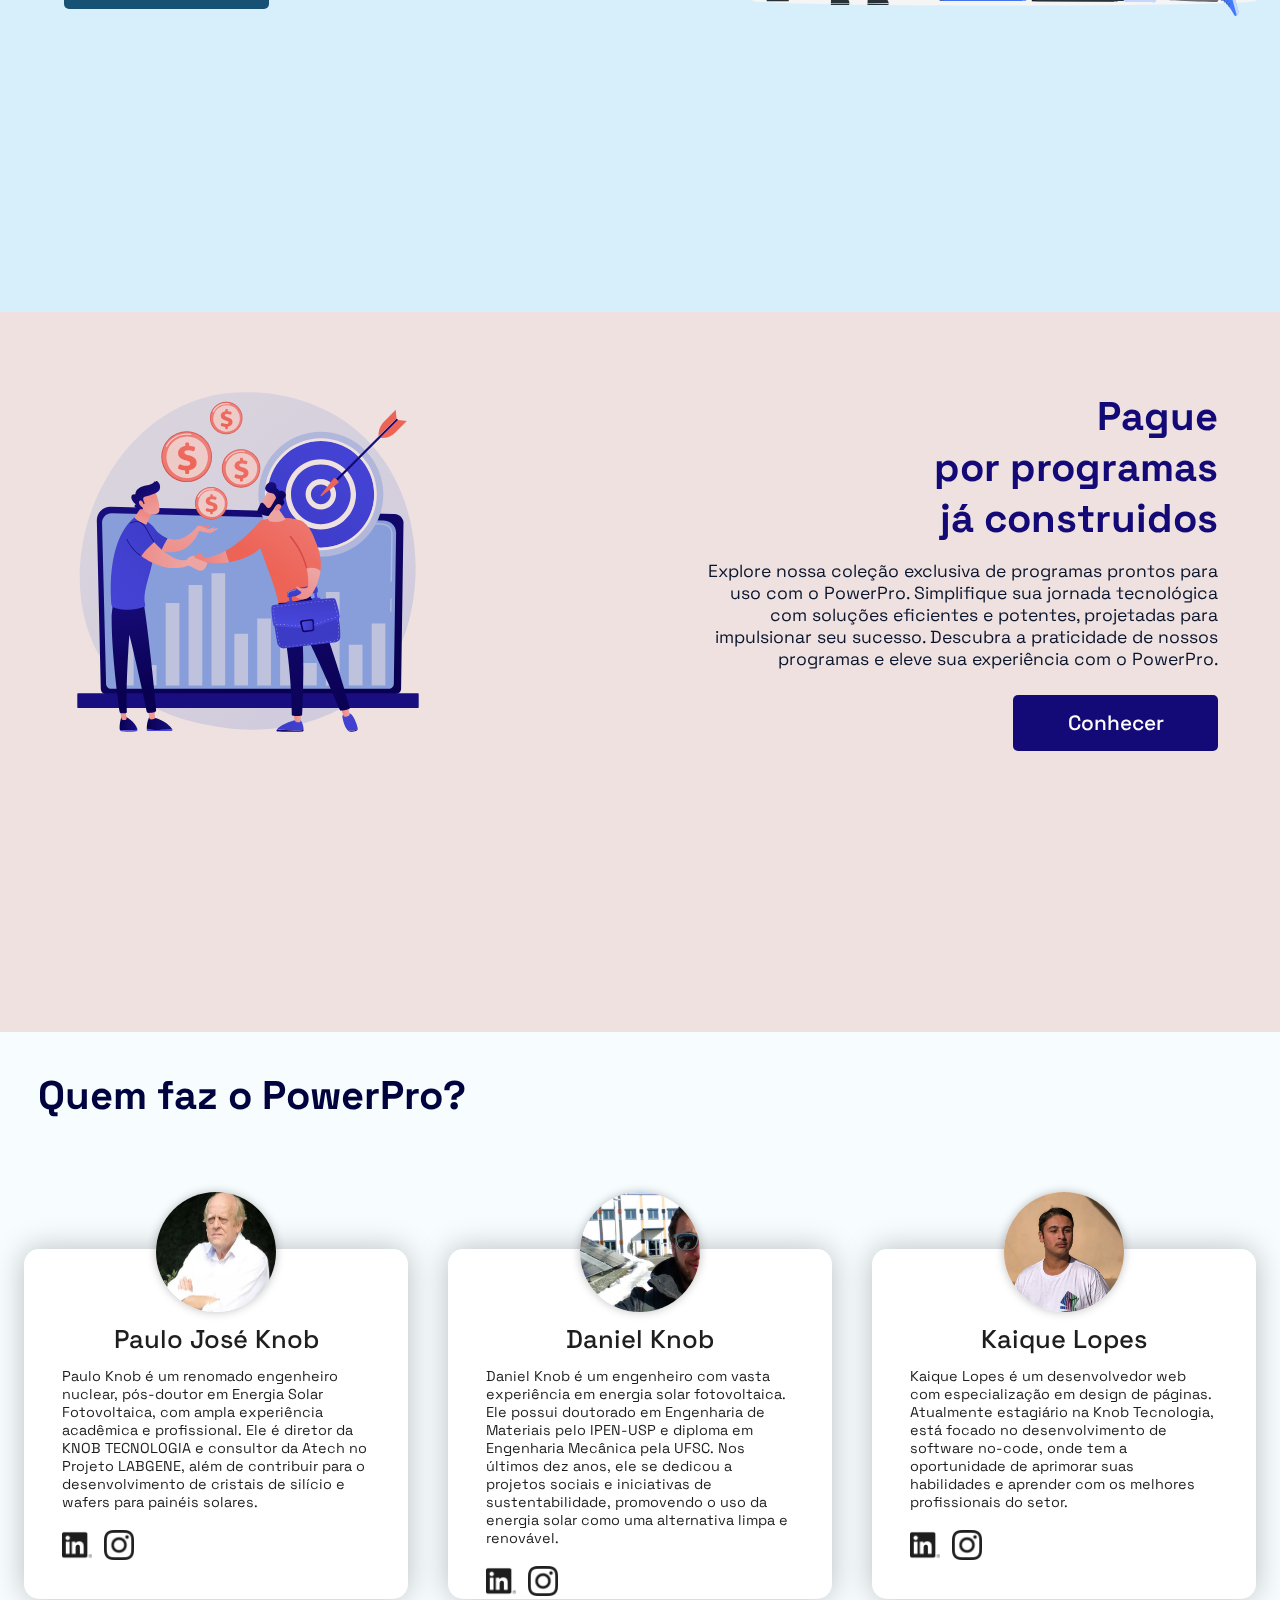
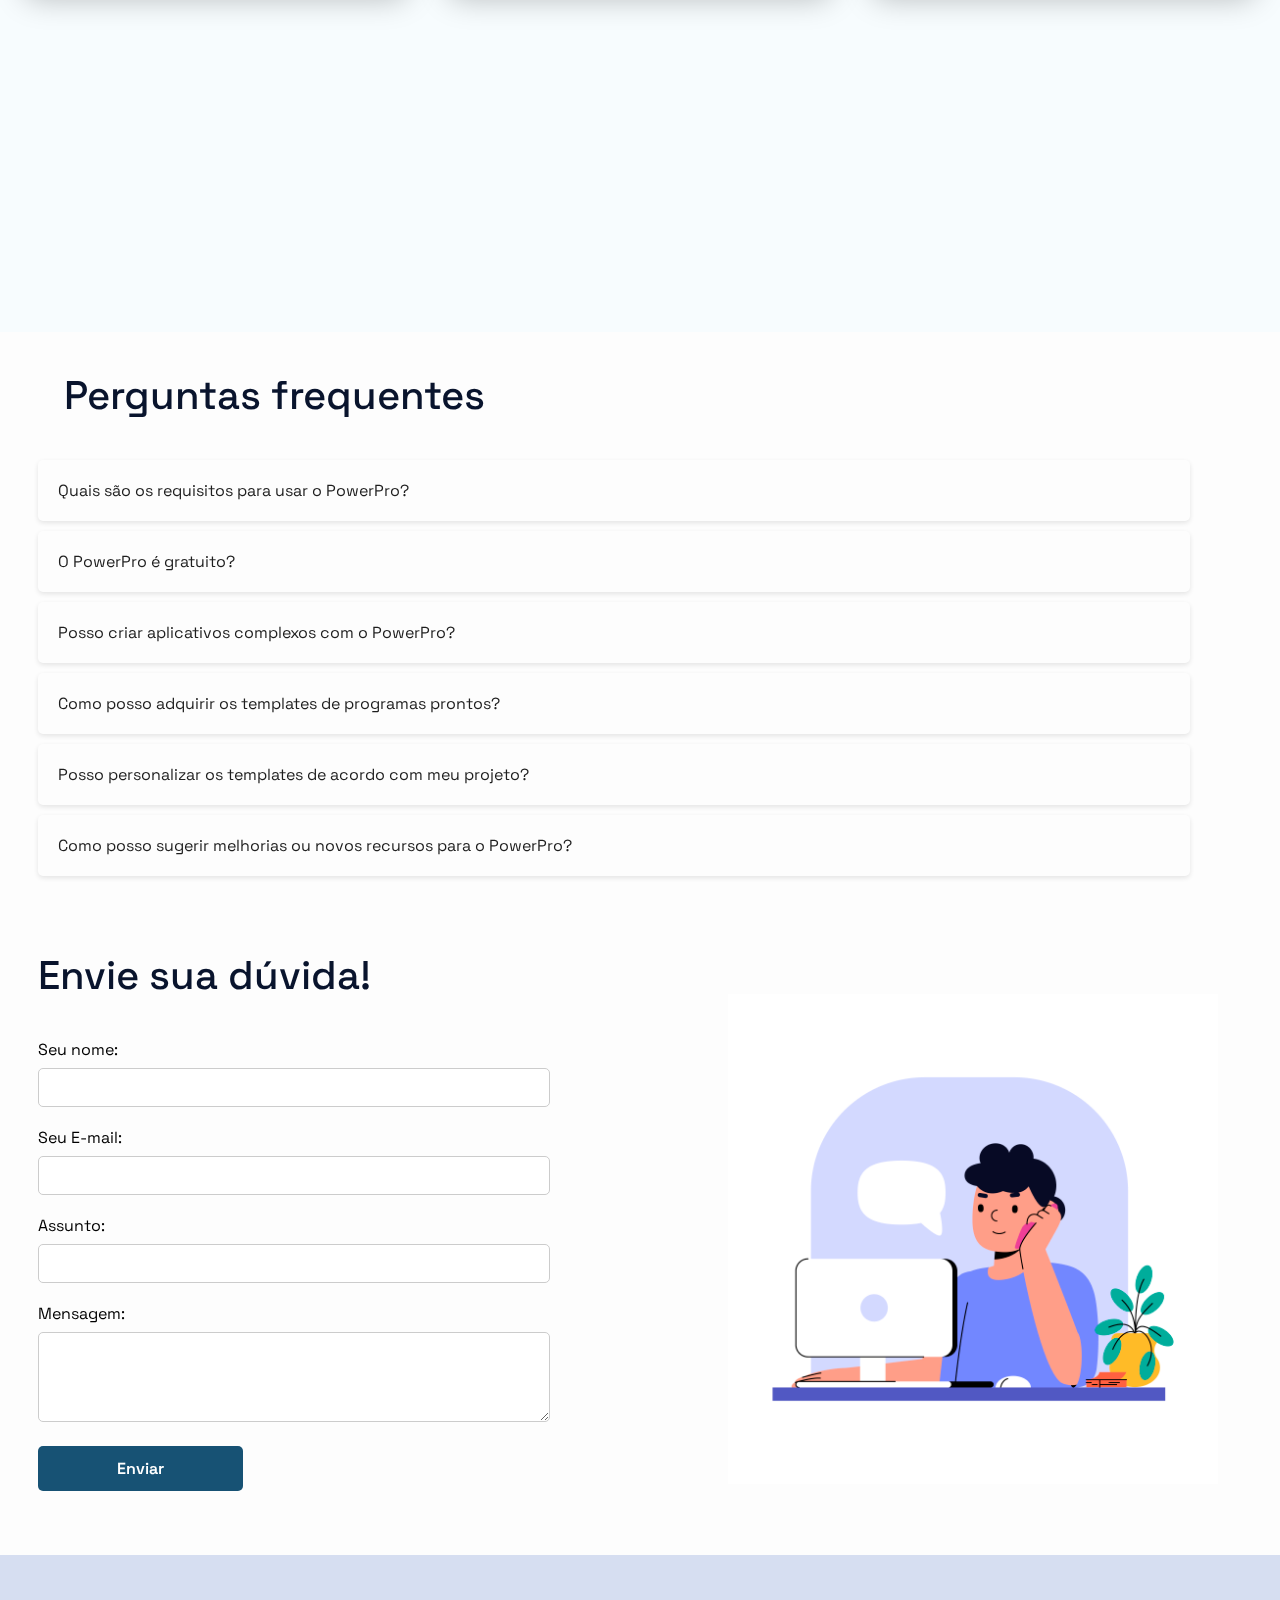
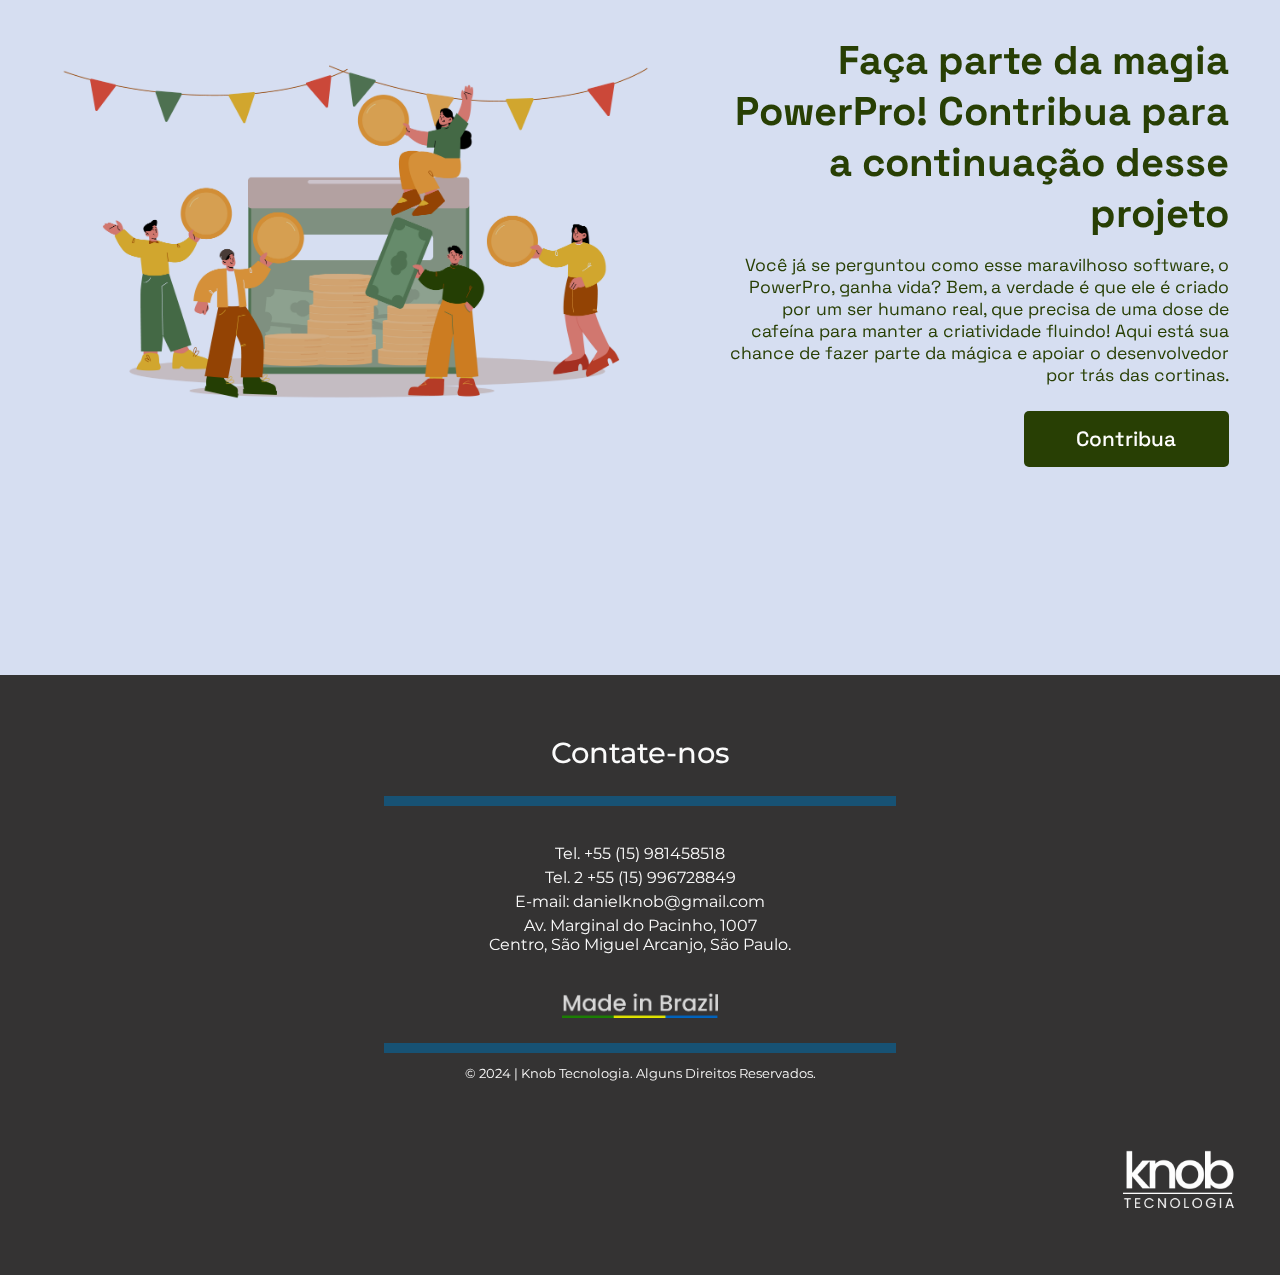
==== commit 79d65064: "Update index.html" ====
--- a/index.html
+++ b/index.html
@@ -22,6 +22,7 @@
                             <a href="pgProntos.html">Programas prontos</a>
                         </div>
                     </div>
+                    <li class="nav-item"><a href="./blog-powerpro/index.html" class="nav-link">Blog PowerPro</a></li>
                     <li class="nav-item"><a href="#faq" class="nav-link">FAQ</a></li>
                 </ul>
             </div>
--- a/css/style.css
+++ b/css/style.css
@@ -149,13 +149,47 @@
     background: #10374e;
     transition: all 0.3s ease-out;
 }
+#visao{
+    display: flex;
+    flex-direction: row;
+    max-height: auto;
+    width: 100%;
+    height: 100vh;
+    background-color: #fff;
+}
+.textos-visao{
+    display: flex;
+    flex-direction: column;
+    width: 40%;
+    max-height: auto;
+    margin-left: 5%;
+    margin-top: 5%;
+}
+.textos-visao h1{
+    color: #09142D;
+    font-family: 'Space Grotesk';
+    font-size: 2.5rem;
+    font-style: normal;
+    font-weight: 700;
+    line-height: normal;
+    margin-top: 3%;
+}
+.desc-visao{
+    color: #09142D;
+    font-family: 'Space Grotesk';
+    font-size: 1.1rem;
+    font-style: normal;
+    font-weight: 400;
+    line-height: normal;
+    margin-top: 5%;
+}
 #indicado{
     display: flex;
     flex-direction: row;
     max-height: auto;
     width: 100%;
     height: 100vh;
-    background-color: rgba(253, 253, 253, 1);
+    background-color: #F7FCFE;
 }
 .textos-indicado{
     display: flex;
@@ -173,6 +207,7 @@
     font-weight: 700;
     line-height: normal;
     margin-top: 3%;
+    text-align: right;
 }
 .desc-indicado{
     color: #09142D;
@@ -182,6 +217,7 @@
     font-weight: 400;
     line-height: normal;
     margin-top: 5%;
+    text-align: right;
 }
 .imagem-indicado{
     display: flex;
@@ -191,7 +227,7 @@
     justify-content: center;
     background-image: url(imagens/8497398_3937432.svg);
     background-repeat: no-repeat;
-    margin-left: 3%;
+    margin-left: 1%;
 }
 #preco{
     display: flex;
@@ -416,14 +452,15 @@
     align-items: center;
     justify-content: center;
     margin-top: 10%;
-    gap: 80px;
+    gap: 40px;
 }
 .desenvUm,
-.desenvDois{
+.desenvDois,
+.desenvTres{
     display: flex;
     flex-direction: column;
     height: 350px;
-    width: 35%;
+    width: 30%;
     align-items: center;
     background-color: #FFF;
     -webkit-box-shadow: 0px 0px 30px 0px rgba(0,0,0,0.25);
@@ -432,12 +469,13 @@
     border-radius: 15px;
 }
 .profile-img-desenv1,
-.profile-img-desenv2{
-    display: flex;
-    align-items: center;
-    justify-content: center;
-    width: 150px;
-    height: 150px;
+.profile-img-desenv2,
+.profile-img-desenv3{
+    display: flex;
+    align-items: center;
+    justify-content: center;
+    width: 120px;
+    height: 120px;
     margin-top: -15%;
     border-radius: 100%;
     background-color: #FFF;
@@ -446,30 +484,64 @@
     box-shadow: 0px 0px 10px 0px rgba(0,0,0,0.25);
 }
 .profile-img-desenv1 img,
-.profile-img-desenv2 img{
-    width: 150px;
-    height: 150px;
+.profile-img-desenv2 img,
+.profile-img-desenv3 img{
+    width: 120px;
+    height: 120px;
     border-radius: 100%;
 }
 .desenvUm h1,
-.desenvDois h1{
-    font-family: 'Space Grotesk';
-    font-style: normal;
-    font-weight: 500;
-    font-size: 1.8rem;
+.desenvDois h1,
+.desenvTres h1{
+    font-family: 'Space Grotesk';
+    font-style: normal;
+    font-weight: 500;
+    font-size: 1.6rem;
     color: #1E1E1E;
-    margin-top: 2%;
+    margin-top: 3%;
 }
 .desenvUm p,
-.desenvDois p{
-    font-family: 'Space Grotesk';
-    font-style: normal;
-    font-weight: 400;
-    font-size: 1rem;
+.desenvDois p,
+.desenvTres p{
+    font-family: 'Space Grotesk';
+    font-style: normal;
+    font-weight: 400;
+    font-size: 0.9rem;
     color: #1E1E1E;
     margin-top: 3%;
-    margin-bottom: 5%;
     width: 80%;
+}
+.iconsSocial{
+    display: flex;
+    flex-direction: row;
+    margin-top: 5%;
+    width: 100%;
+    max-height: auto;
+
+}
+.iconsSocialLink1{
+    display: flex;
+    margin-left: 10%;
+}
+.iconsSocialIco1{
+    display: flex;
+    height: 30px;
+}
+.iconsSocialLink2{
+    display: flex;
+    margin-left: 3%;
+}
+.iconsSocialIco2{
+    display: flex;
+    height: 30px;
+}
+.iconsSocialIco1:hover{
+    scale: 1.1;
+    transition: all 0.3s ease-out;
+}
+.iconsSocialIco2:hover{
+    scale: 1.1;
+    transition: all 0.3s ease-out;
 }
 #faq{
     background-color: #FDFDFD;
@@ -651,7 +723,6 @@
     max-height: auto;
     margin-left: 3%;
     margin-top: 5%;
-    
 }
 .textos-contribua h1{
     color: #283F04;
@@ -700,6 +771,8 @@
     width: 40%;
     margin-top: 5%;
     border-radius: 5px;
+    border: none;
+    cursor: pointer;
 }
 .btn-contribua:hover{
     background: #1c2c03;
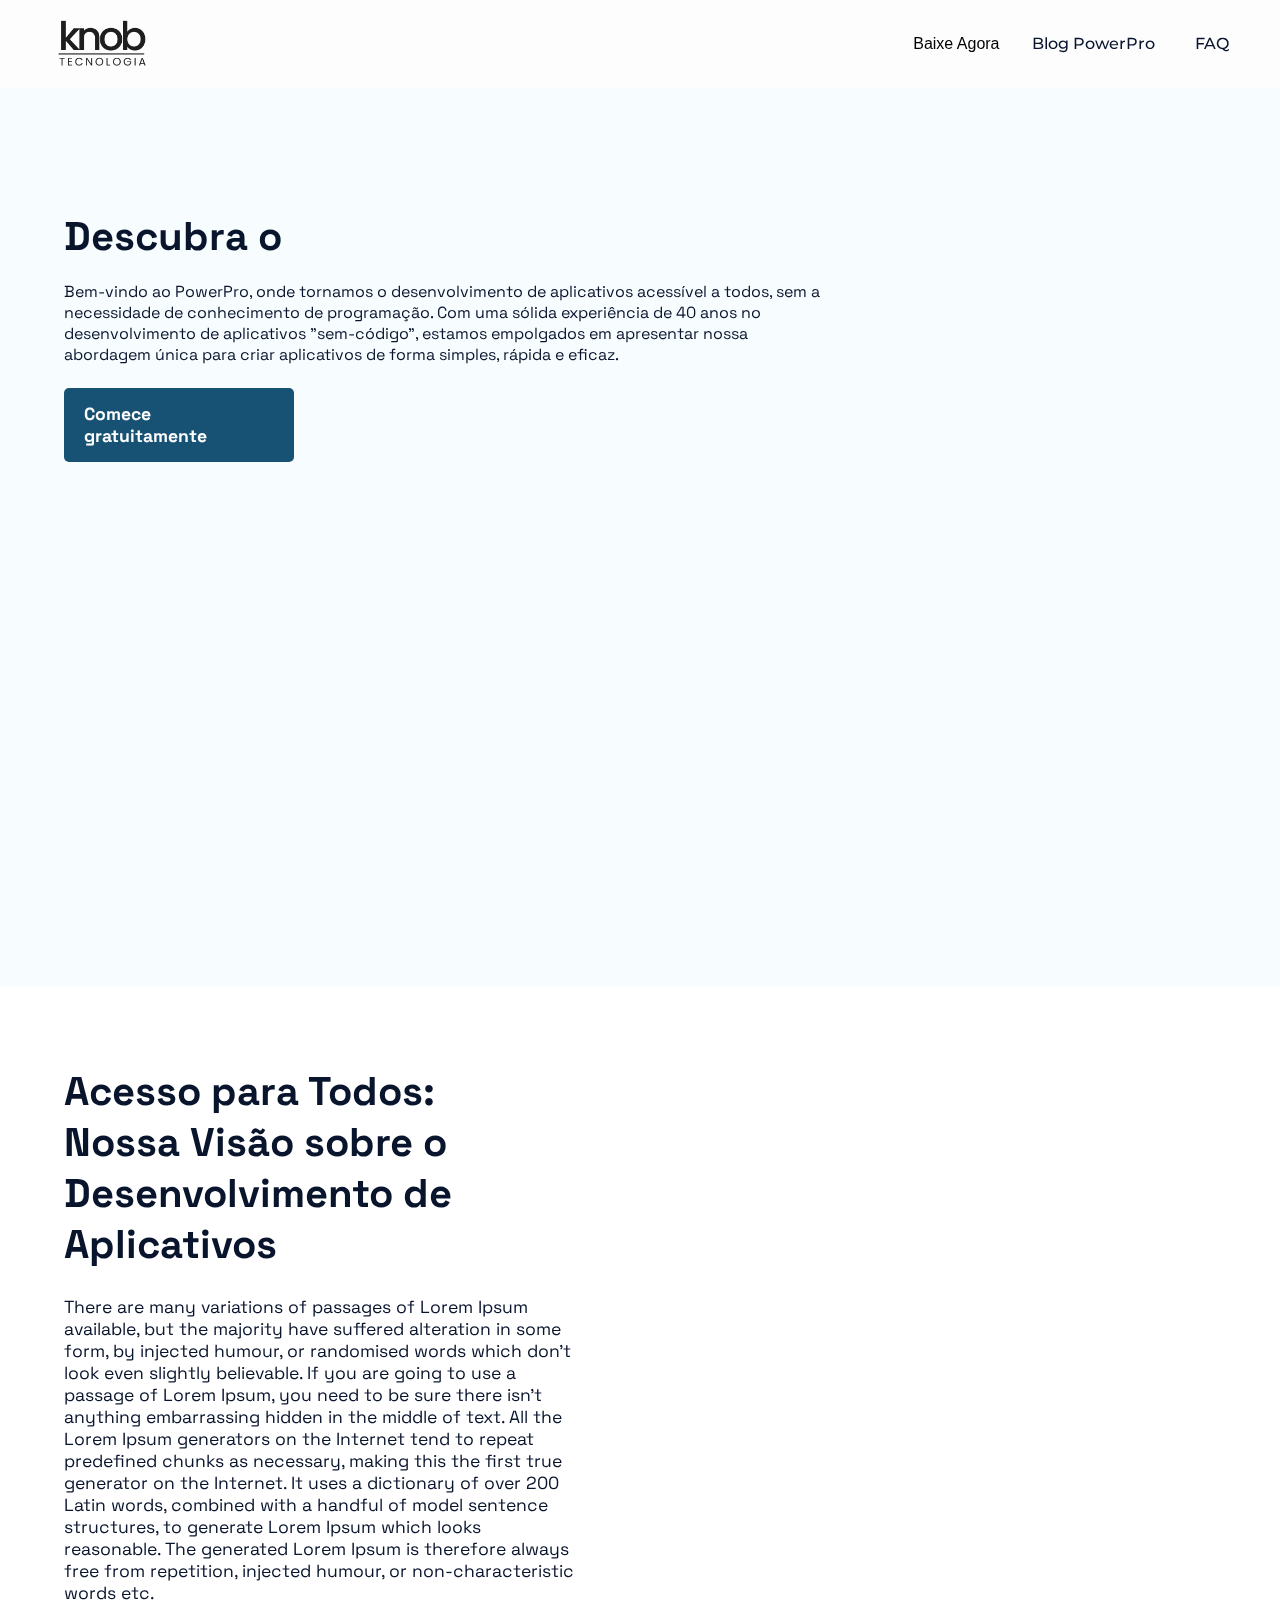
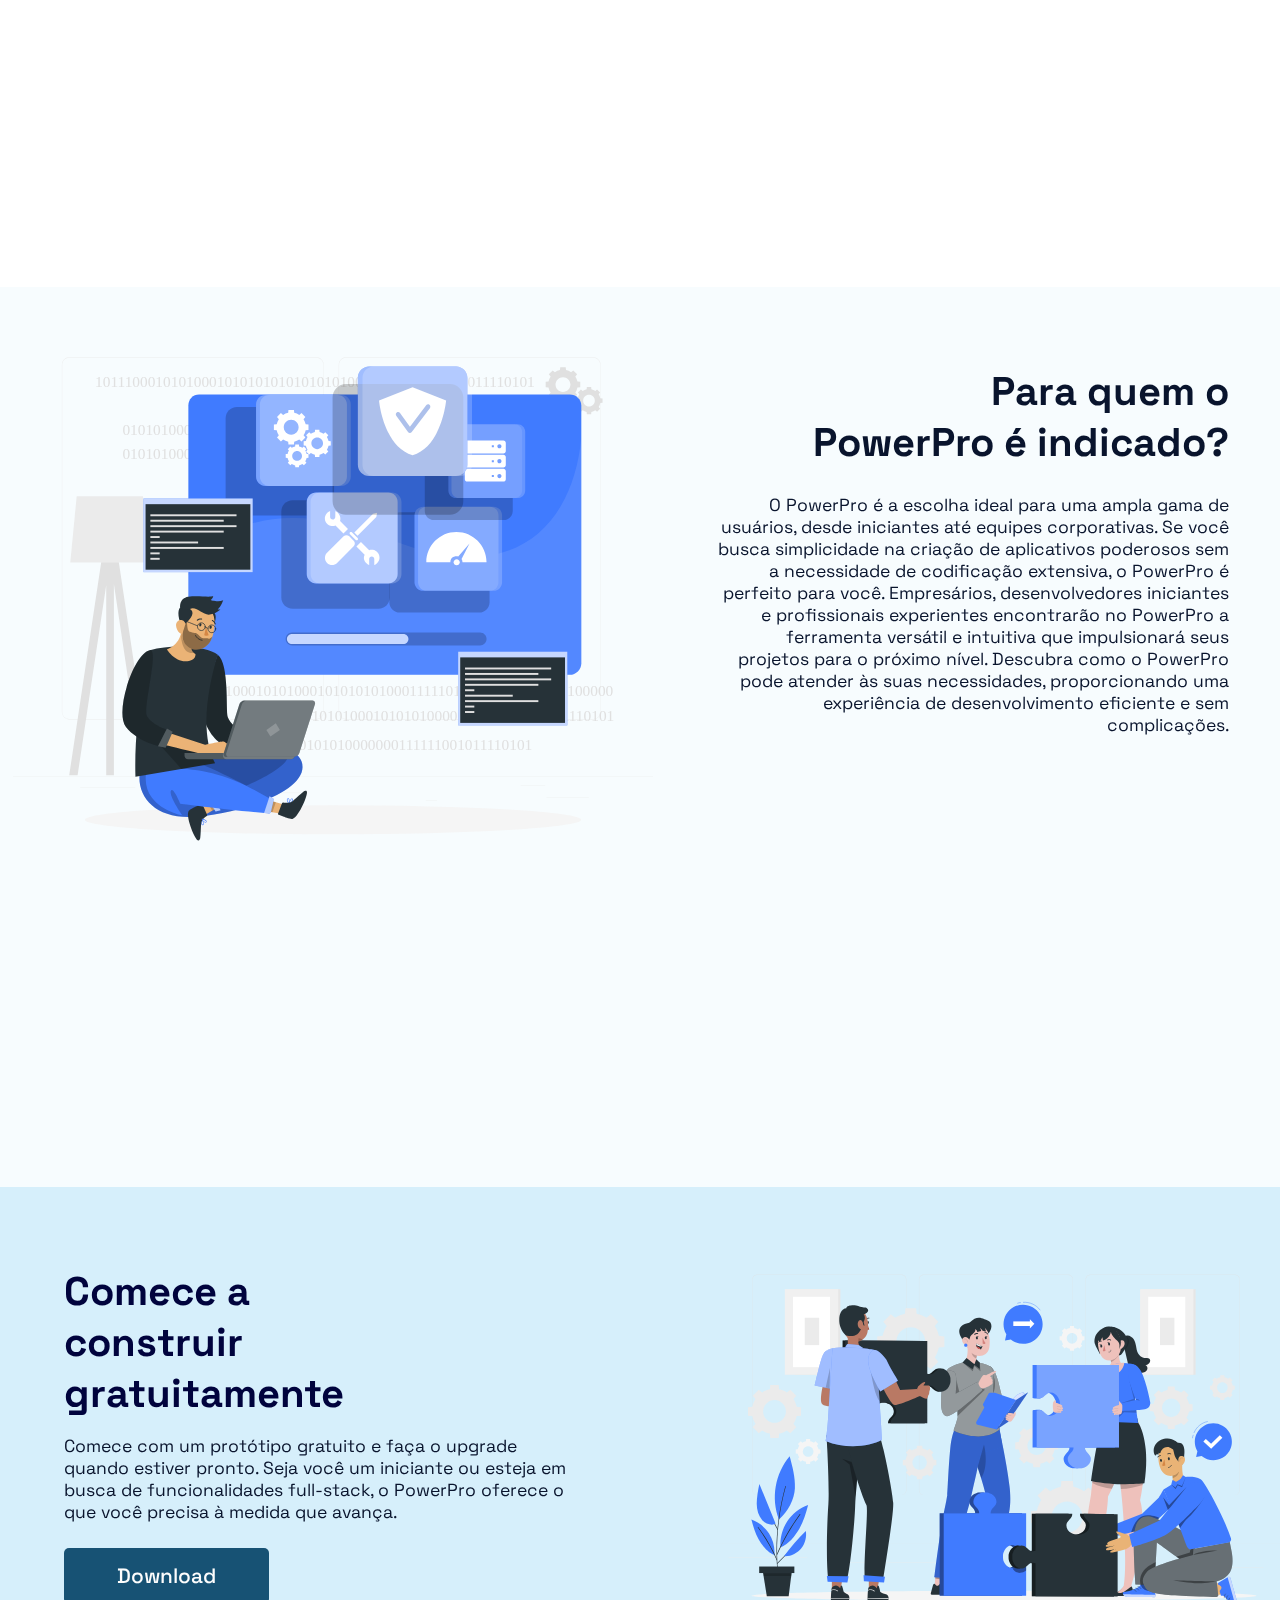
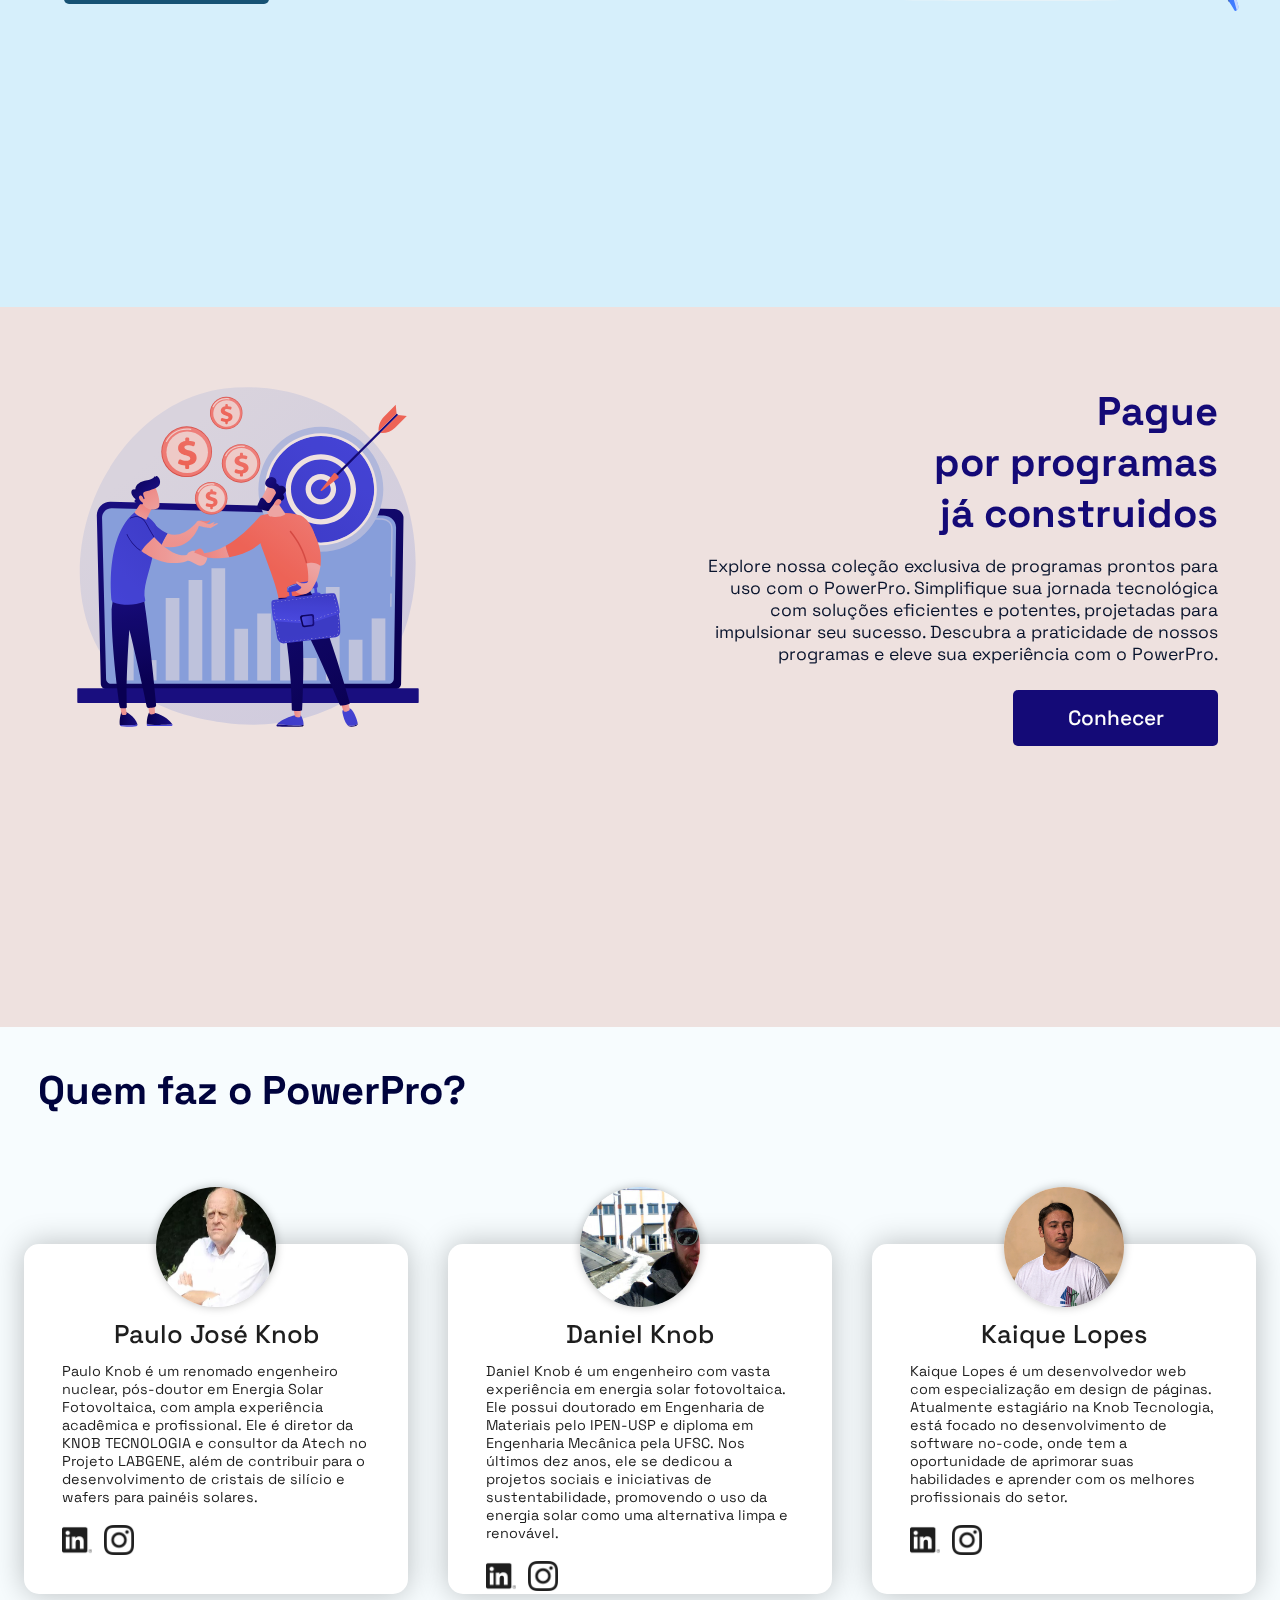
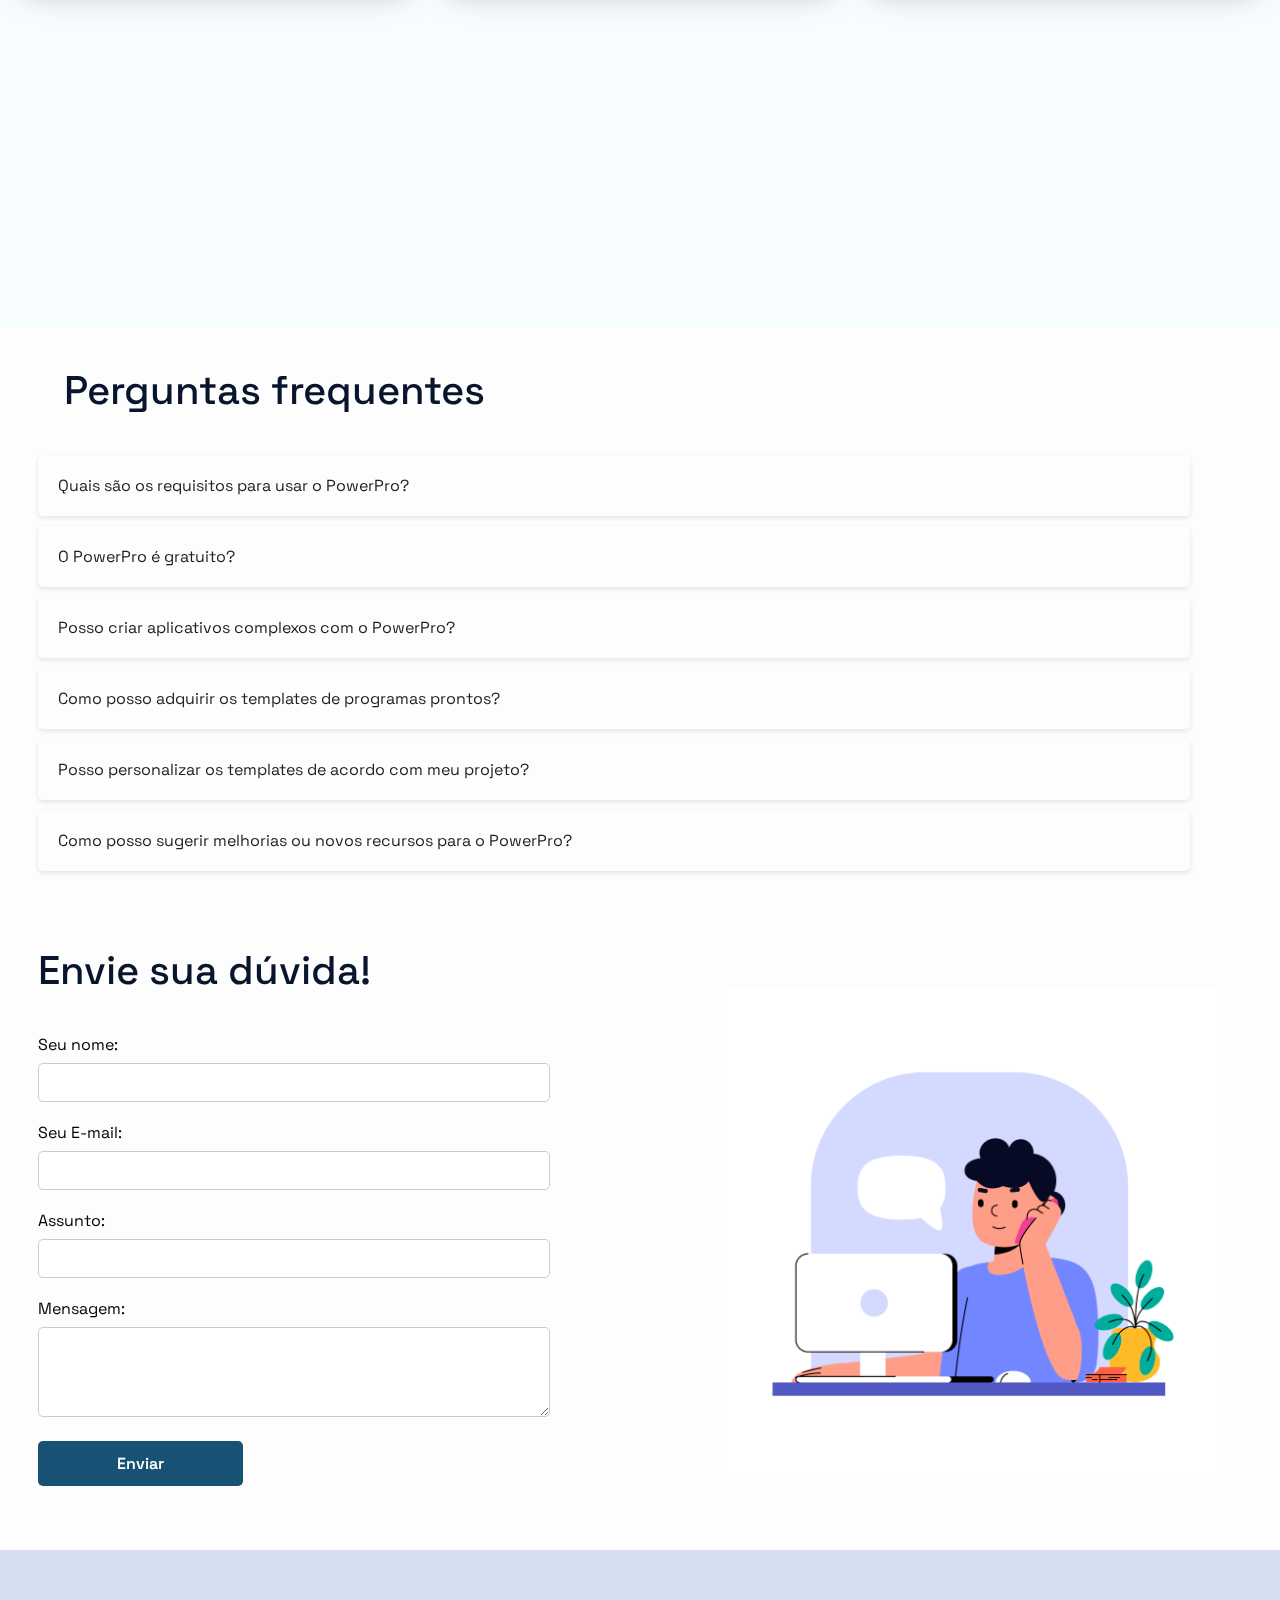
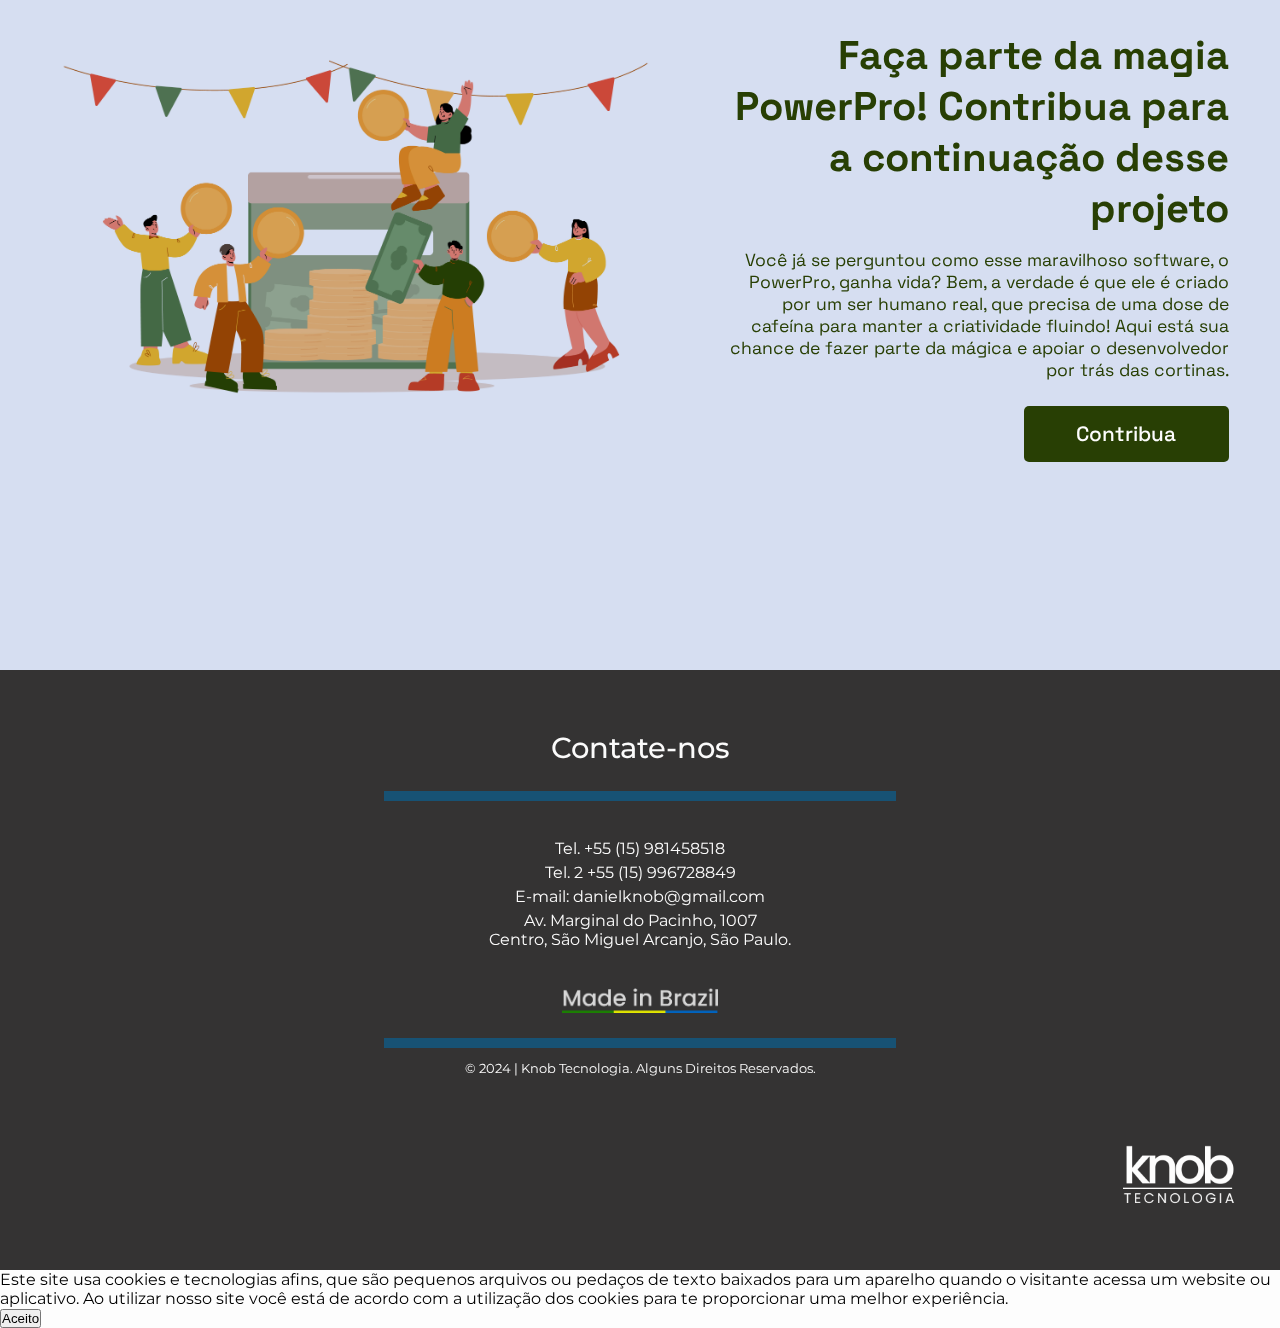
==== commit 09a1c331: "Update index.html" ====
--- a/index.html
+++ b/index.html
@@ -223,6 +223,14 @@
             <img src="css/imagens/LOGO_KNOB_TEC_BGBLACK.png" alt="">
         </div>
     </footer>
+    <div class="cookies-msg" id="cookies-msg">
+        <div class="cookies-txt">
+            <p>Este site usa cookies e tecnologias afins, que são pequenos arquivos ou pedaços de texto baixados para um aparelho quando o visitante acessa um website ou aplicativo. Ao utilizar nosso site você está de acordo com a utilização dos cookies para te proporcionar uma melhor experiência.</p>
+            <div class="cookies-btn">
+                <button onclick="aceito()">Aceito</button>
+            </div>
+        </div>
+    </div>
 <script src="script.js"></script>
 </body>
 </html>
--- a/css/style.css
+++ b/css/style.css
@@ -34,7 +34,7 @@
     display: flex;
     align-items: center;
     justify-content: space-evenly;
-    margin-left: 70%;
+    margin-left: 60%;
 }
 .nav-list ul {
     display: flex;
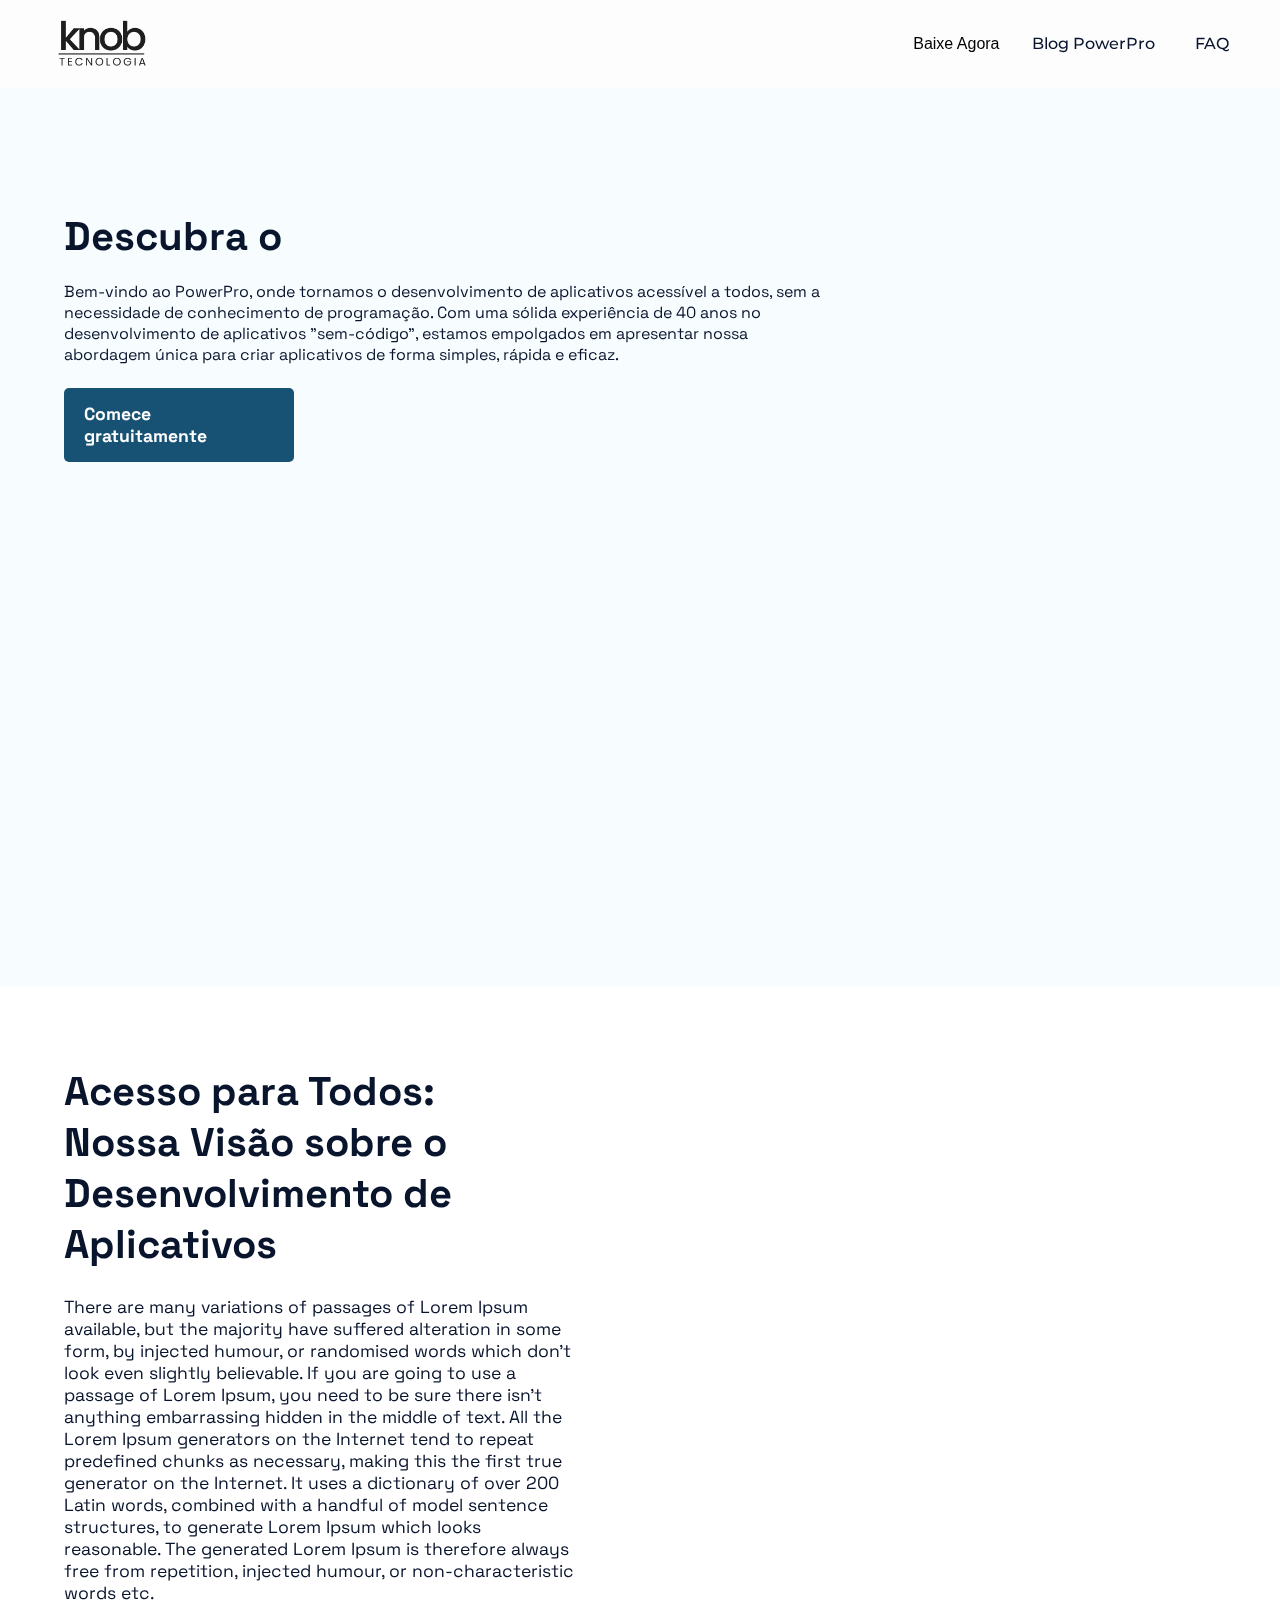
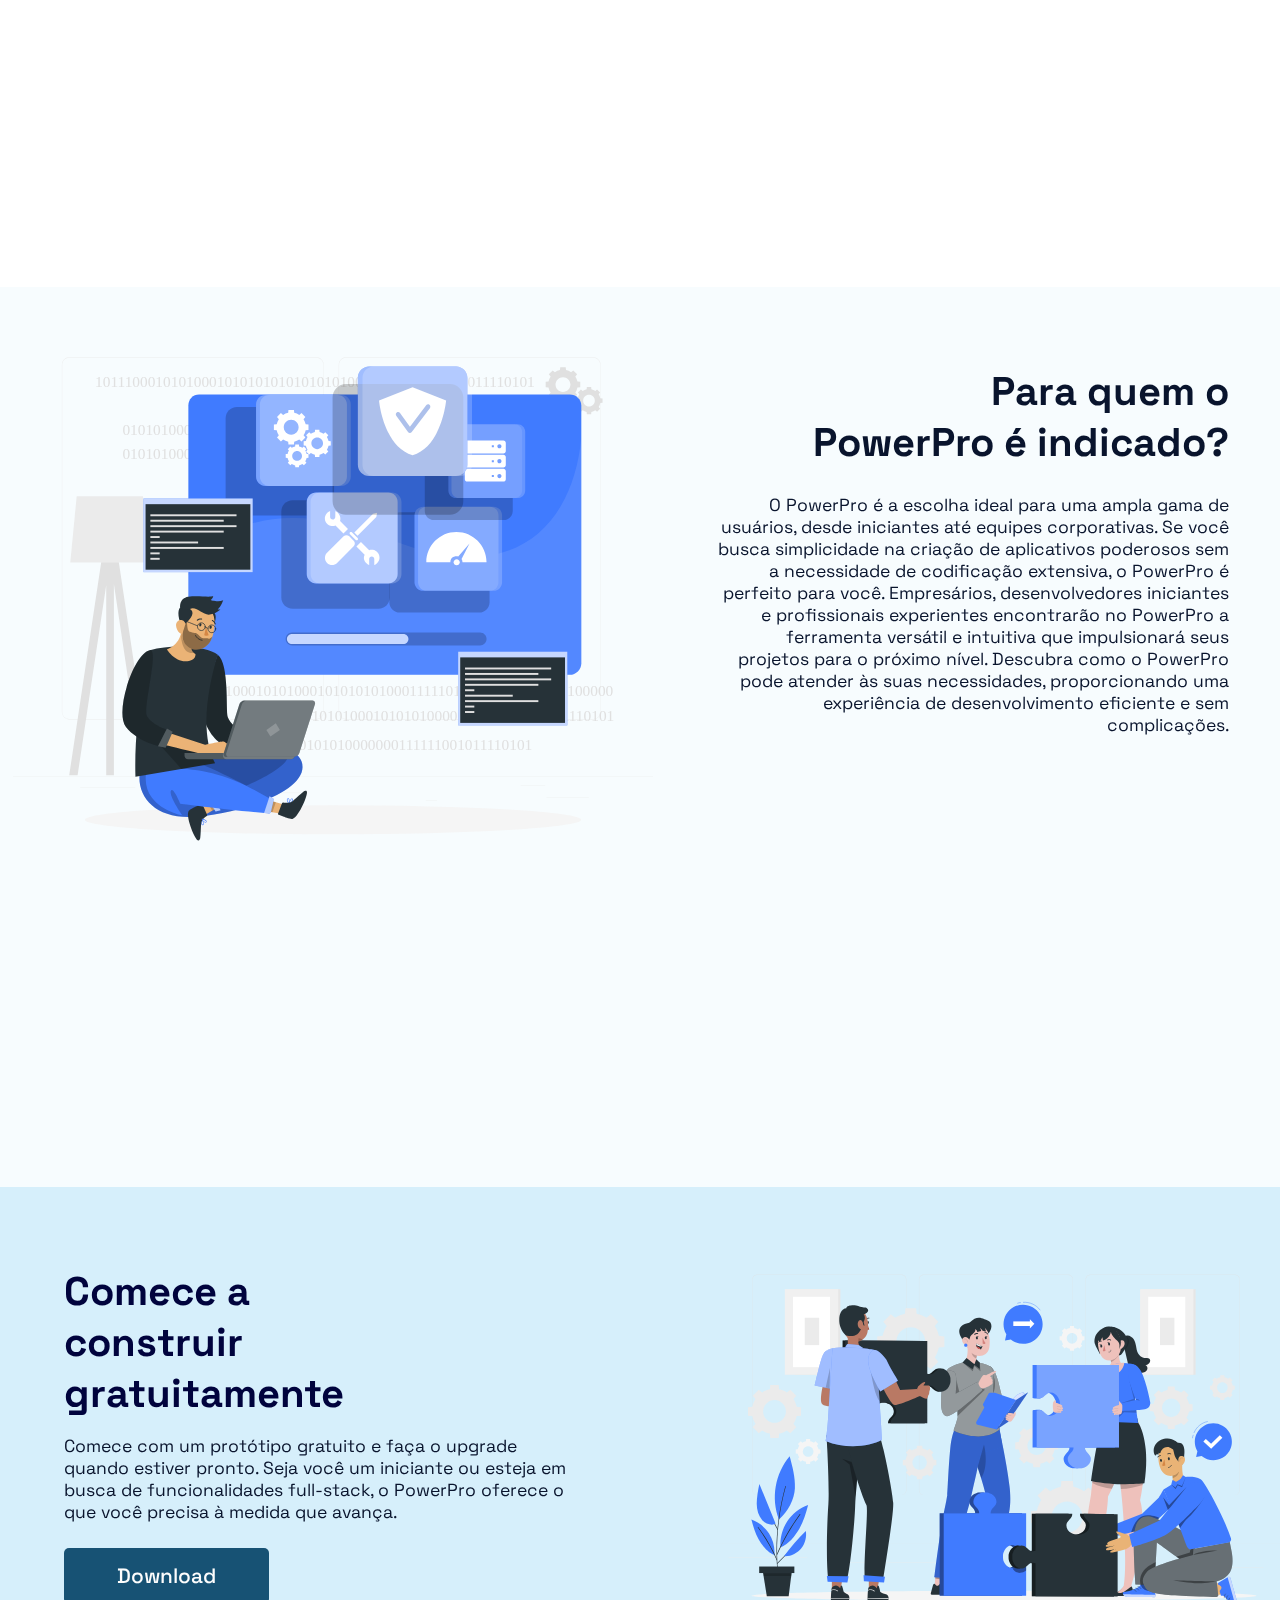
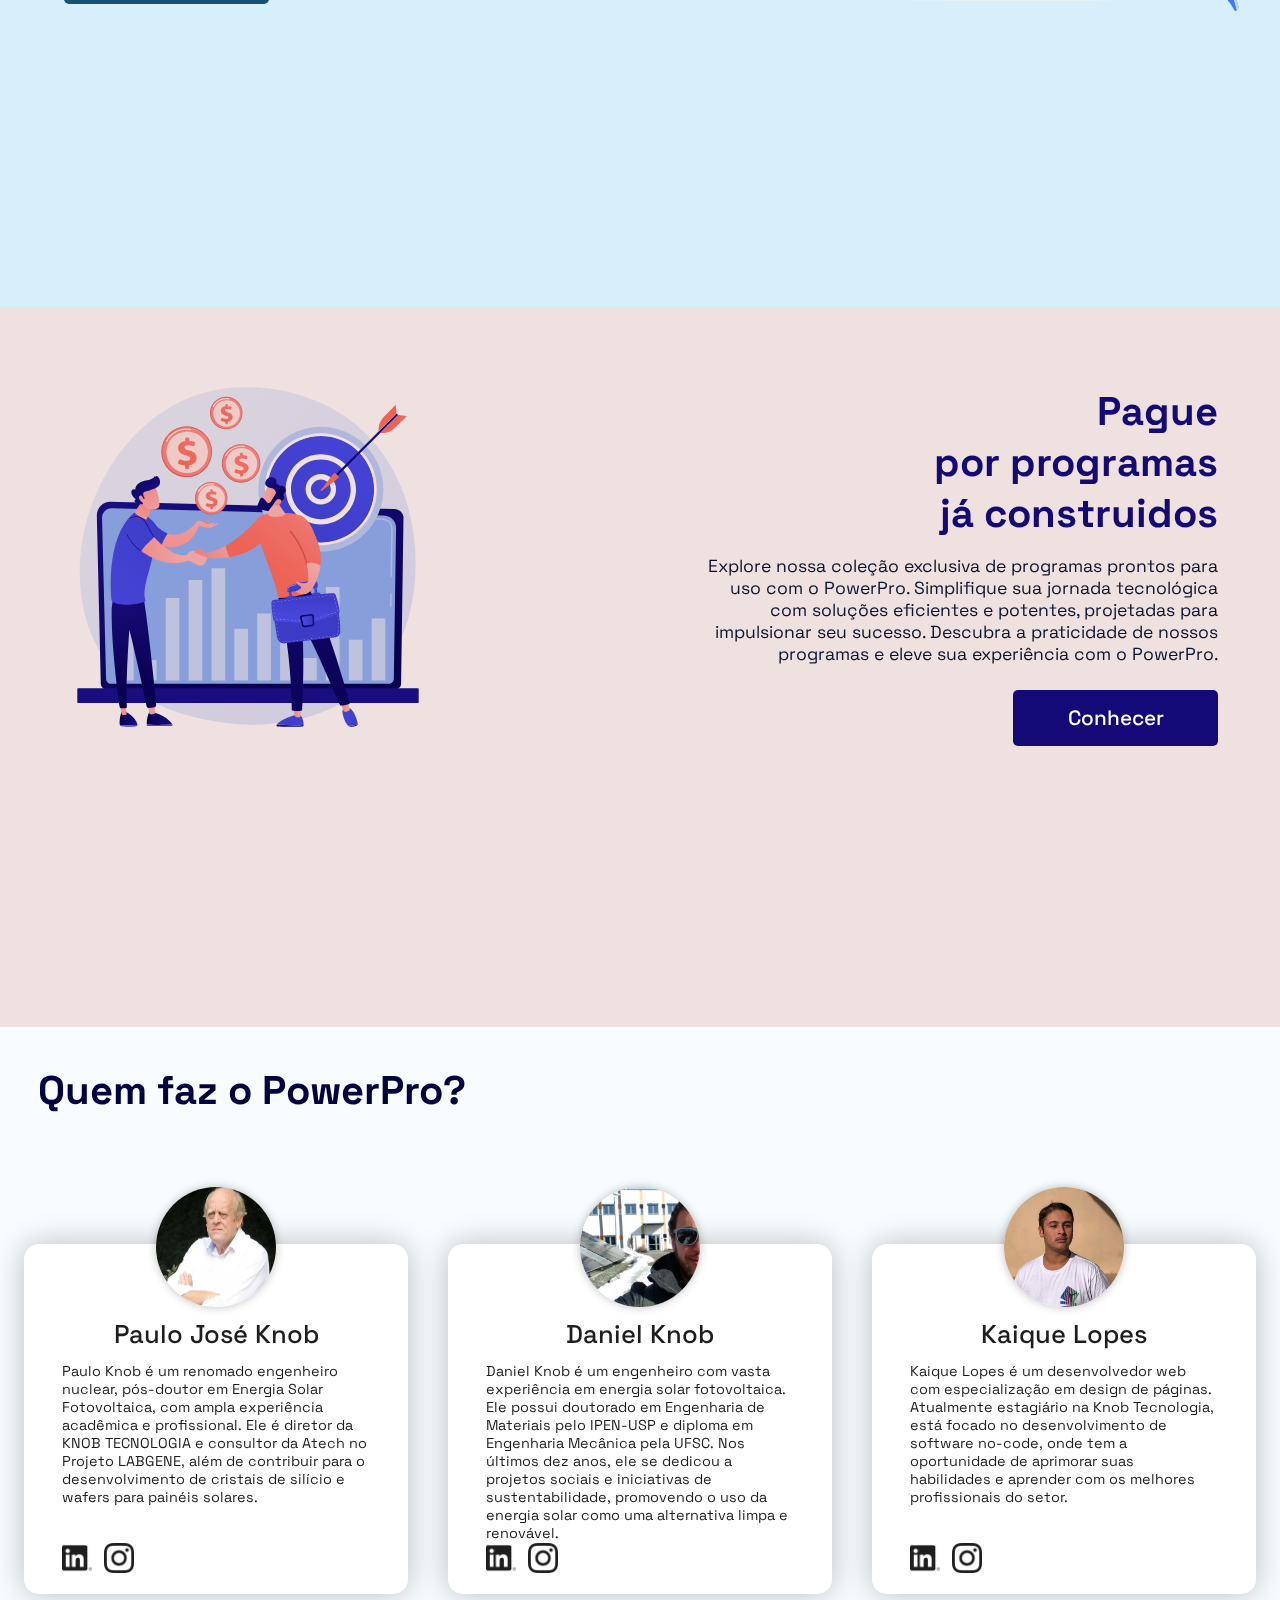
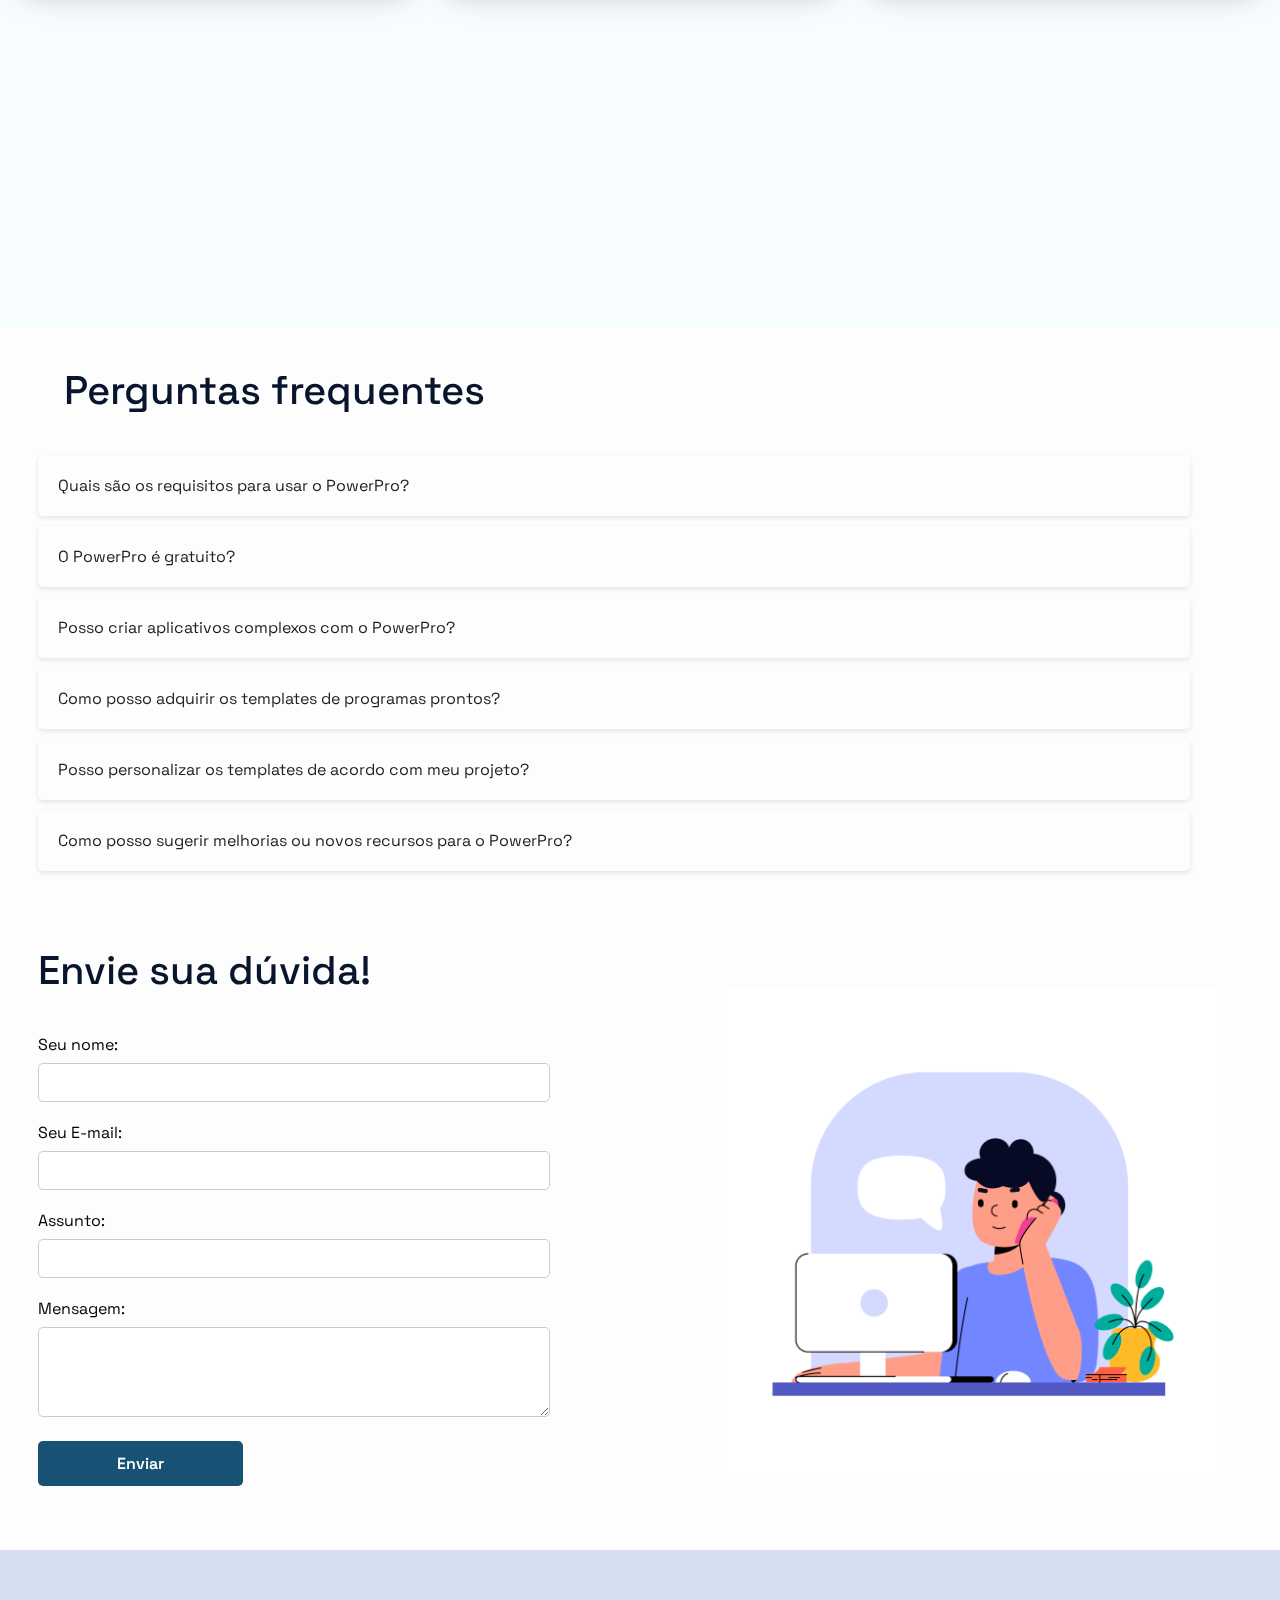
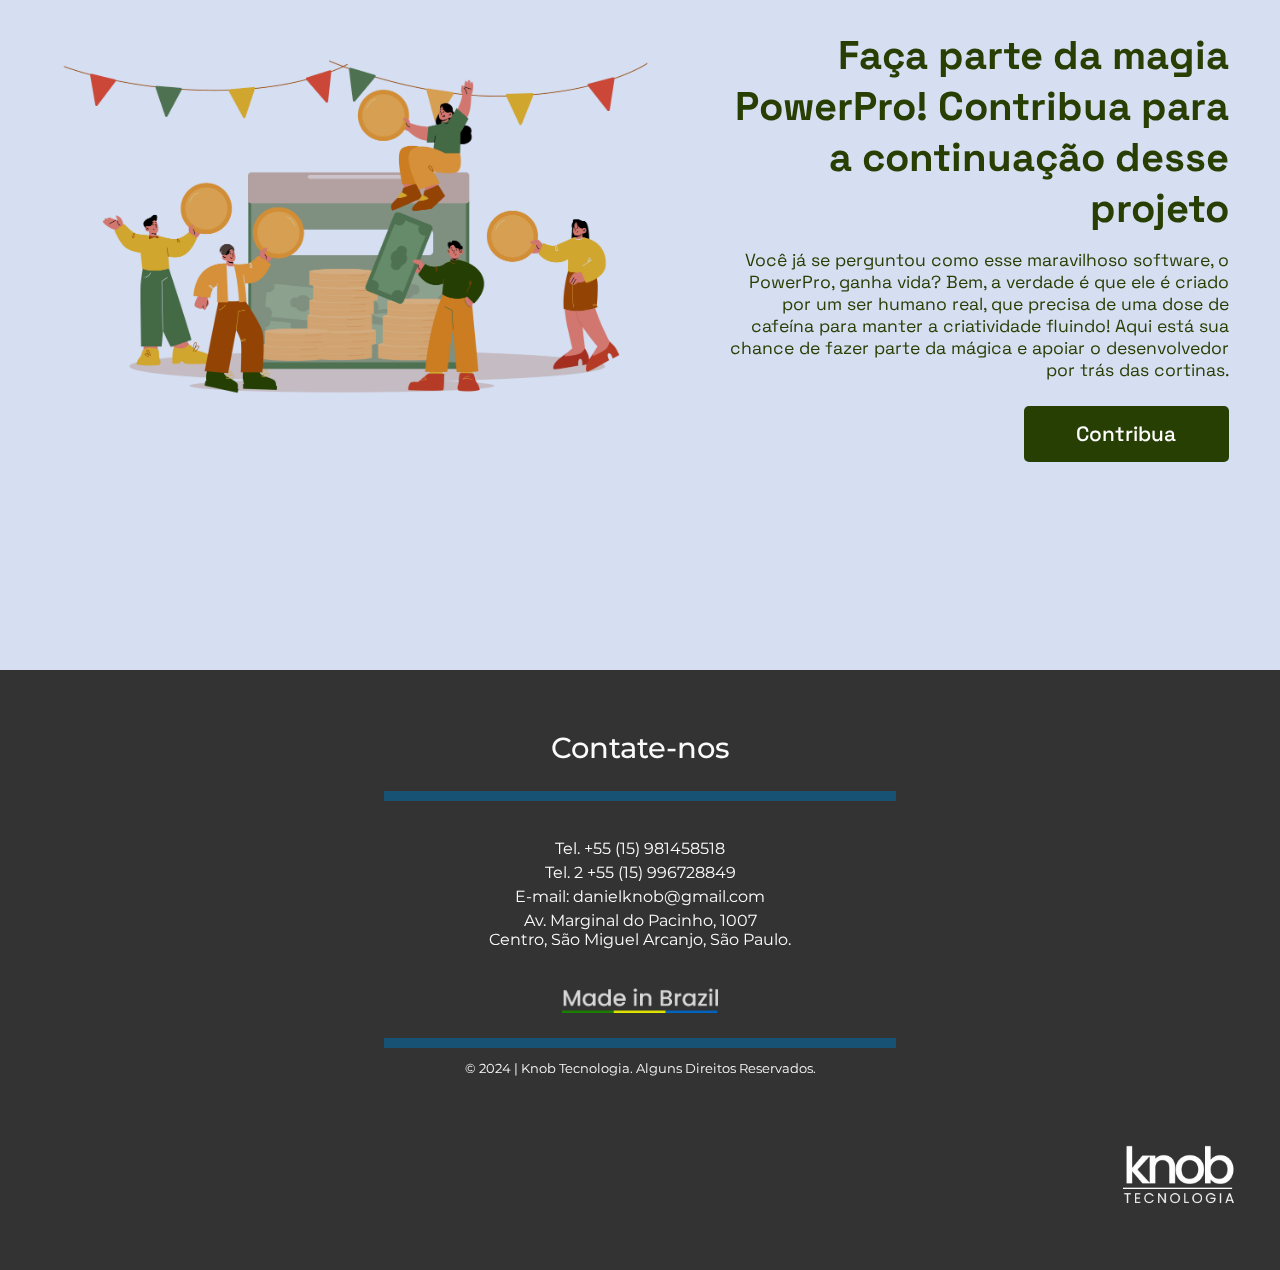
==== commit ead86ab4: "Update index.html" ====
--- a/index.html
+++ b/index.html
@@ -176,7 +176,7 @@
                 <h1>Envie sua dúvida!</h1>
             </div>
             <div class="contato-faq">
-                <form action="" method="post">
+                <form action="https://formspree.io/f/mrgnjrvp" method="post">
                     <label for="nome">Seu nome:</label>
                     <input type="text" id="nome" name="nome" required>
                   
--- a/css/style.css
+++ b/css/style.css
@@ -509,15 +509,15 @@
     font-size: 0.9rem;
     color: #1E1E1E;
     margin-top: 3%;
+    height: 170px;
     width: 80%;
 }
 .iconsSocial{
     display: flex;
     flex-direction: row;
-    margin-top: 5%;
-    width: 100%;
-    max-height: auto;
-
+    margin-top: 3%;
+    width: 100%;
+    max-height: auto;
 }
 .iconsSocialLink1{
     display: flex;
@@ -847,6 +847,47 @@
     margin-right: 3%;
     margin-top: 5%;
 }
+.cookies-msg{
+    width: 80%;
+    background: #FFF;
+    position: fixed;
+    bottom: 5%;
+    left: 50%;
+    transform: translate(-50%);
+    border-radius: 15px;
+    -webkit-box-shadow: 0px 0px 10px 0px rgba(0,0,0,0.25);
+    -moz-box-shadow: 0px 0px 10px 0px rgba(0,0,0,0.25);
+    box-shadow: 0px 0px 10px 0px rgba(0,0,0,0.25);
+    display: none;
+}
+.cookies-msg .mostrar{
+    display: block;
+}
+.cookies-txt{
+    display: flex;
+    align-items: center;
+    text-align: justify;
+    padding: 20px;
+}
+.cookies-txt p{
+    font-family: "Space Grotesk";
+    font-size: 1.1rem;
+    font-weight: 500;
+}
+.cookies-btn{
+    margin-left: 3%;
+}
+.cookies-btn button{
+    background-color: #175274;
+    color: #FFF;
+    font-family: "Space Grotesk";
+    font-weight: 700;
+    font-size: 1rem;
+    padding: 10px 40px;
+    cursor: pointer;
+    border: none;
+}
+
 @media (max-width: 768px) {
     .nav-bar {
         padding: 1rem 1.5rem;
